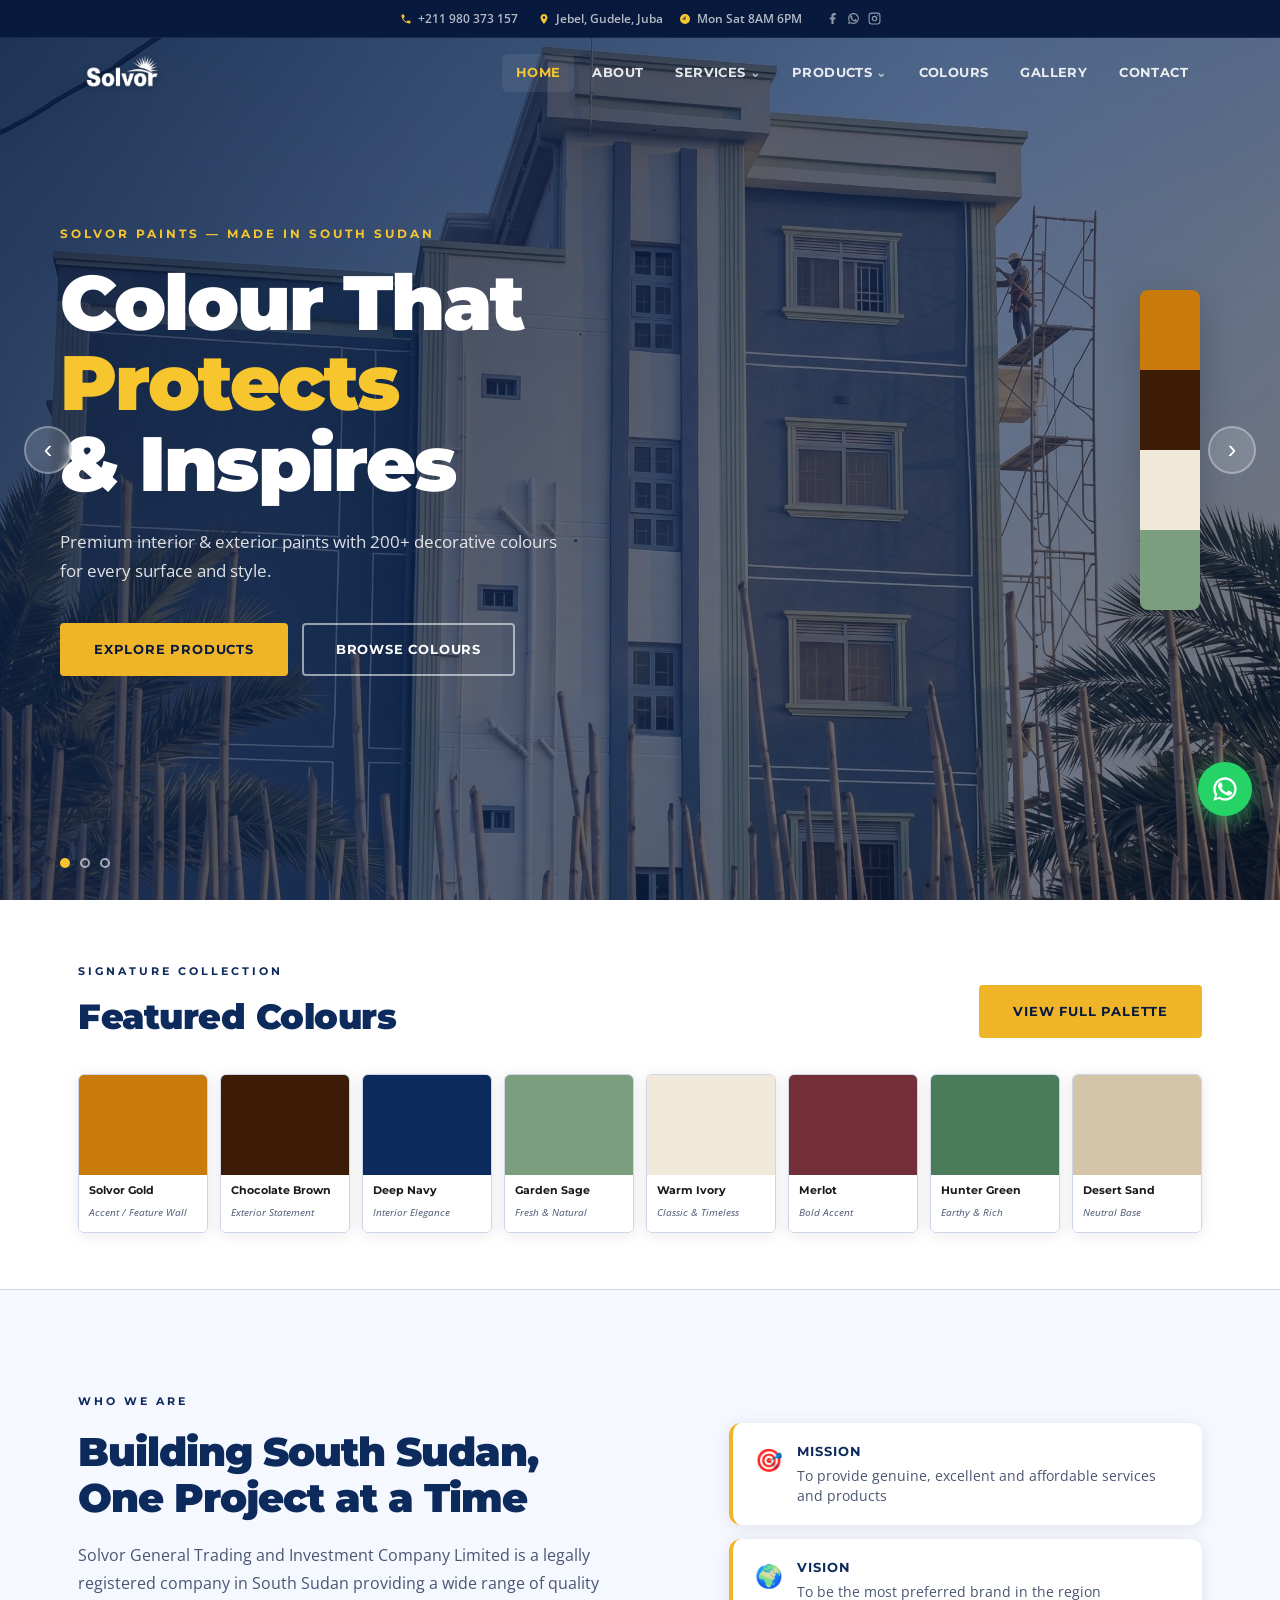
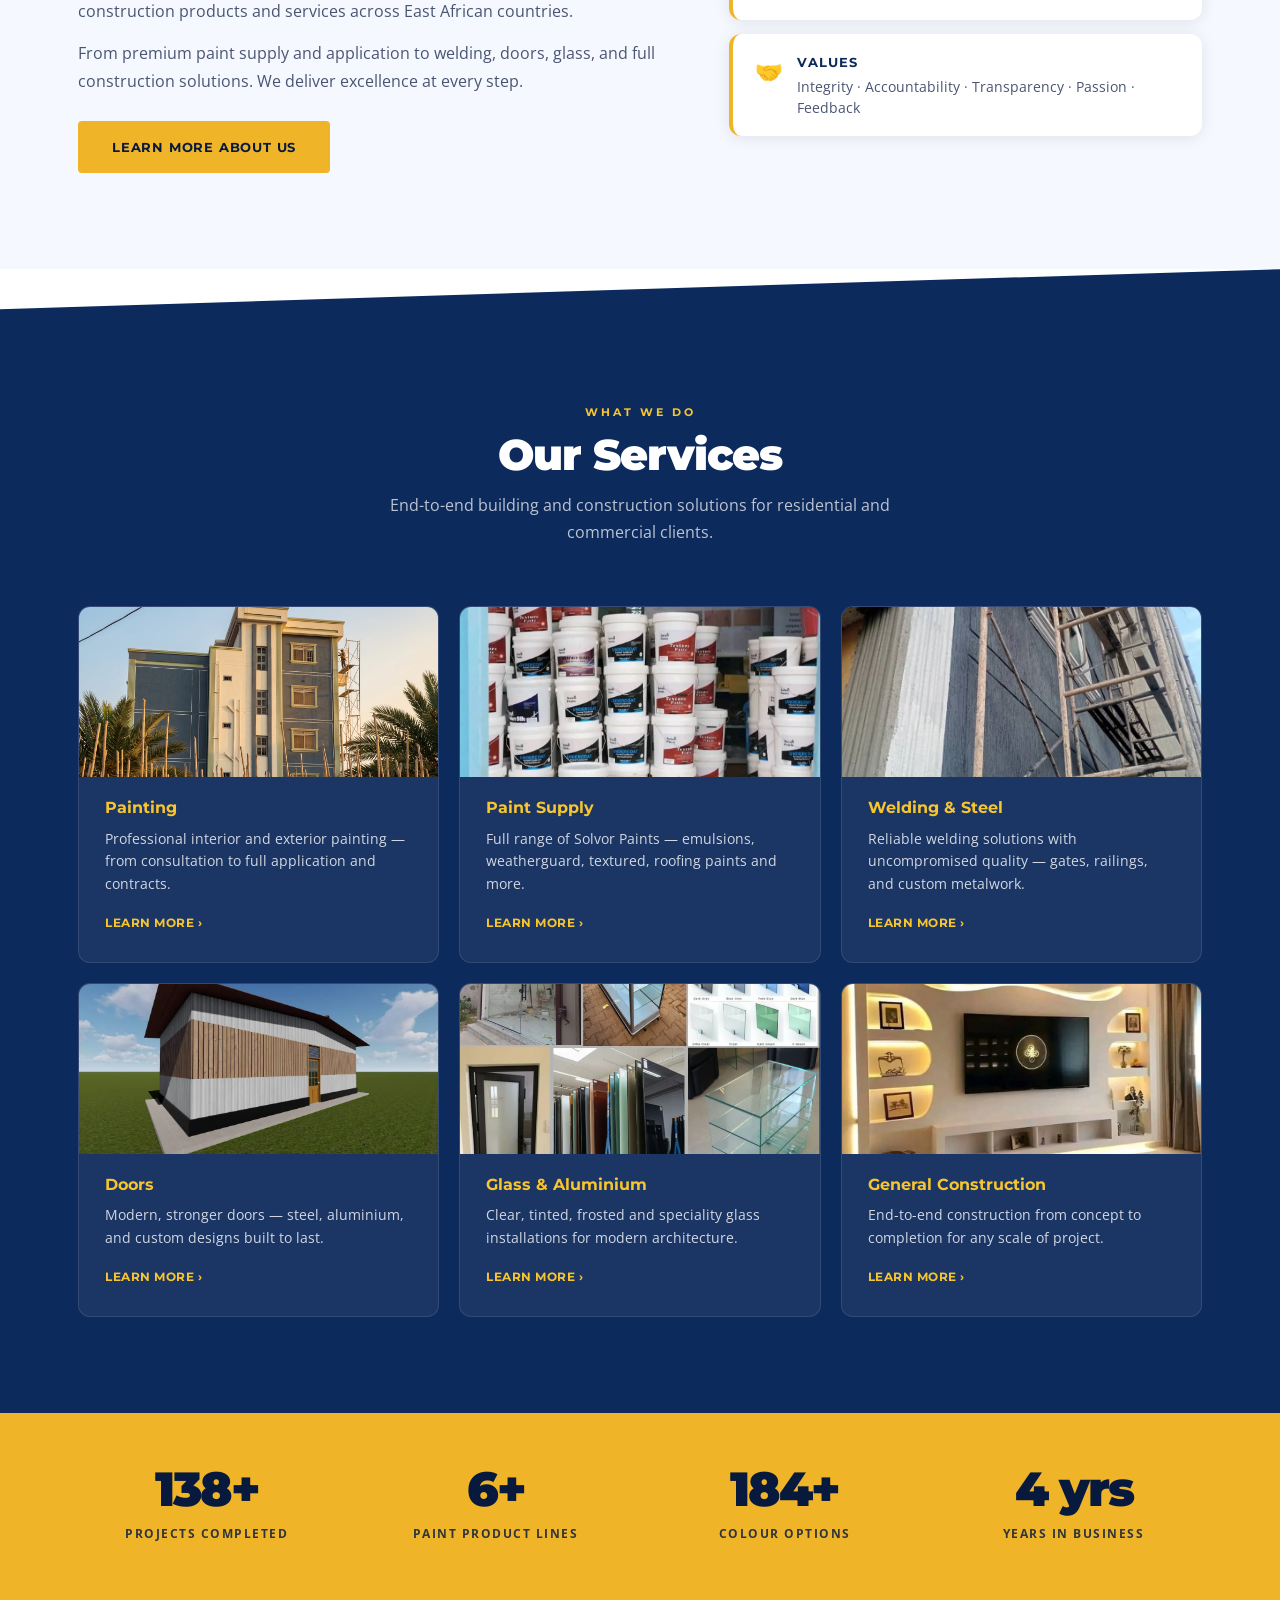
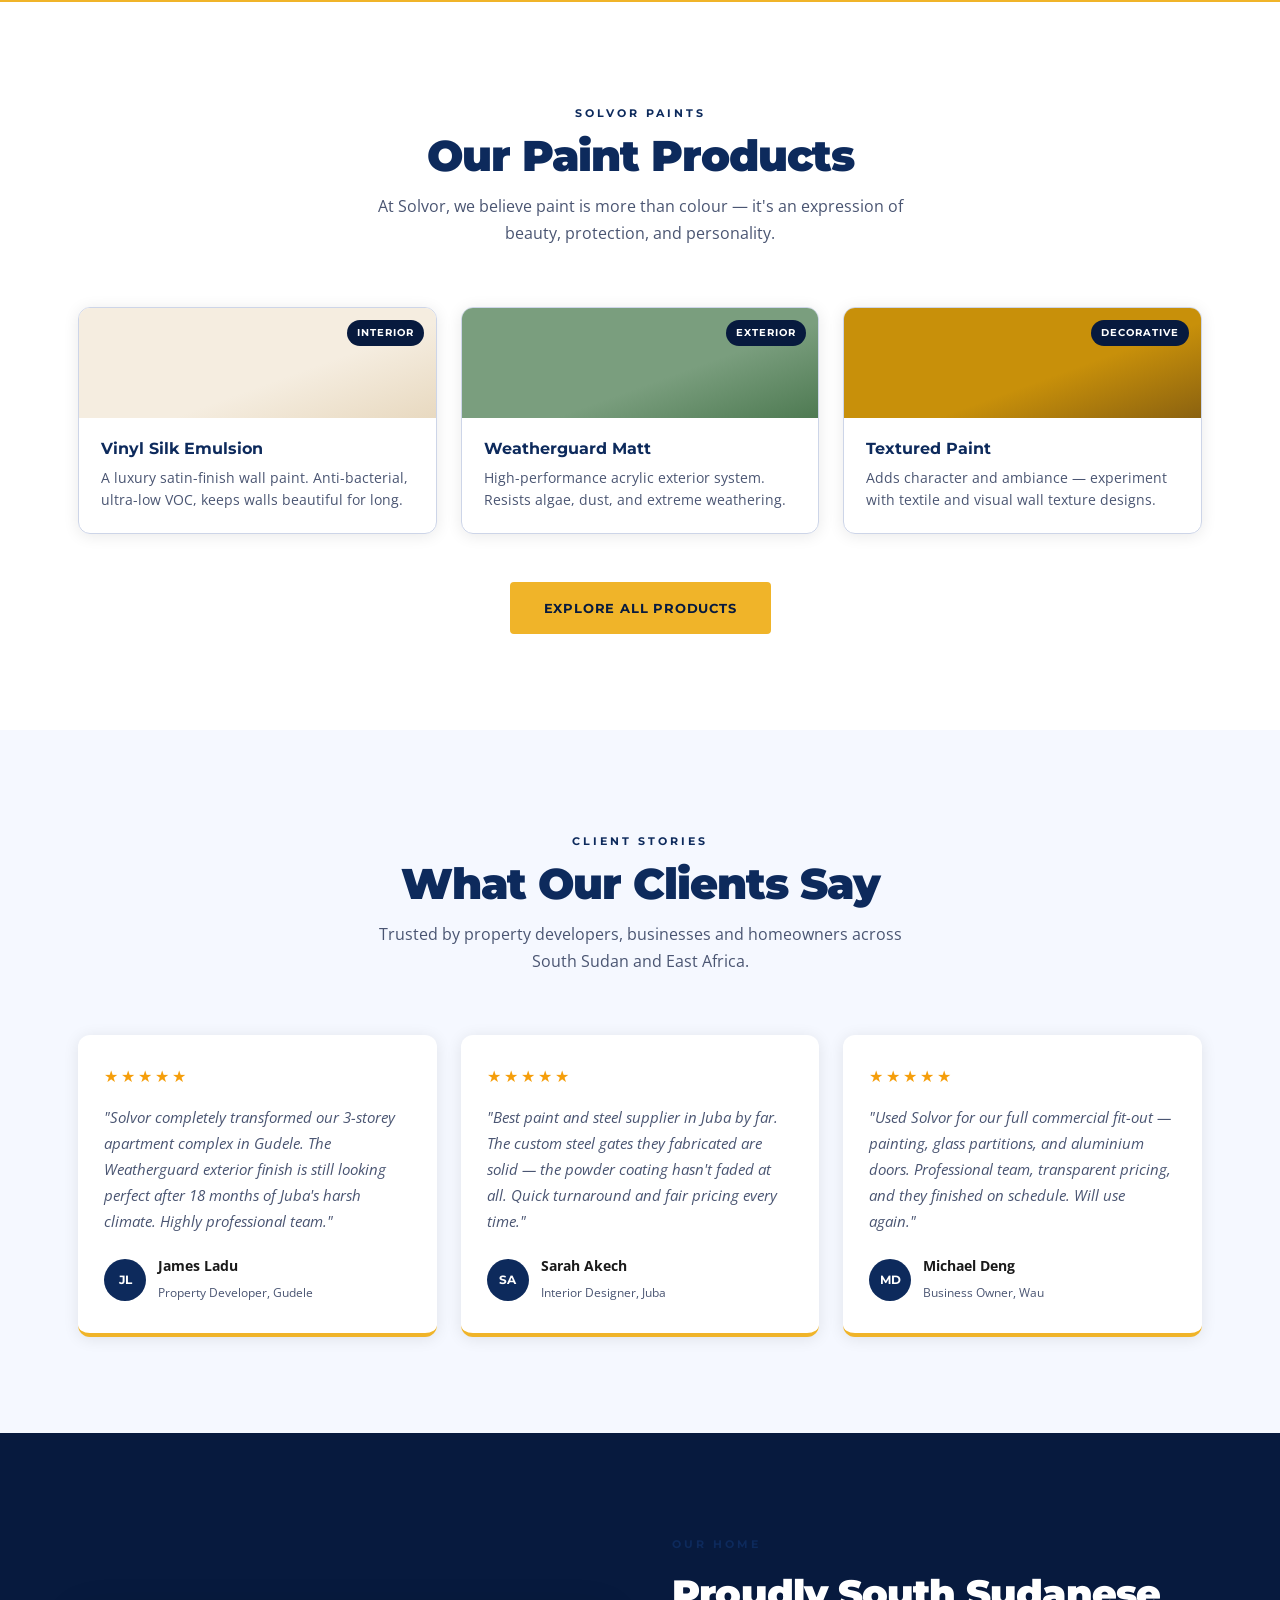
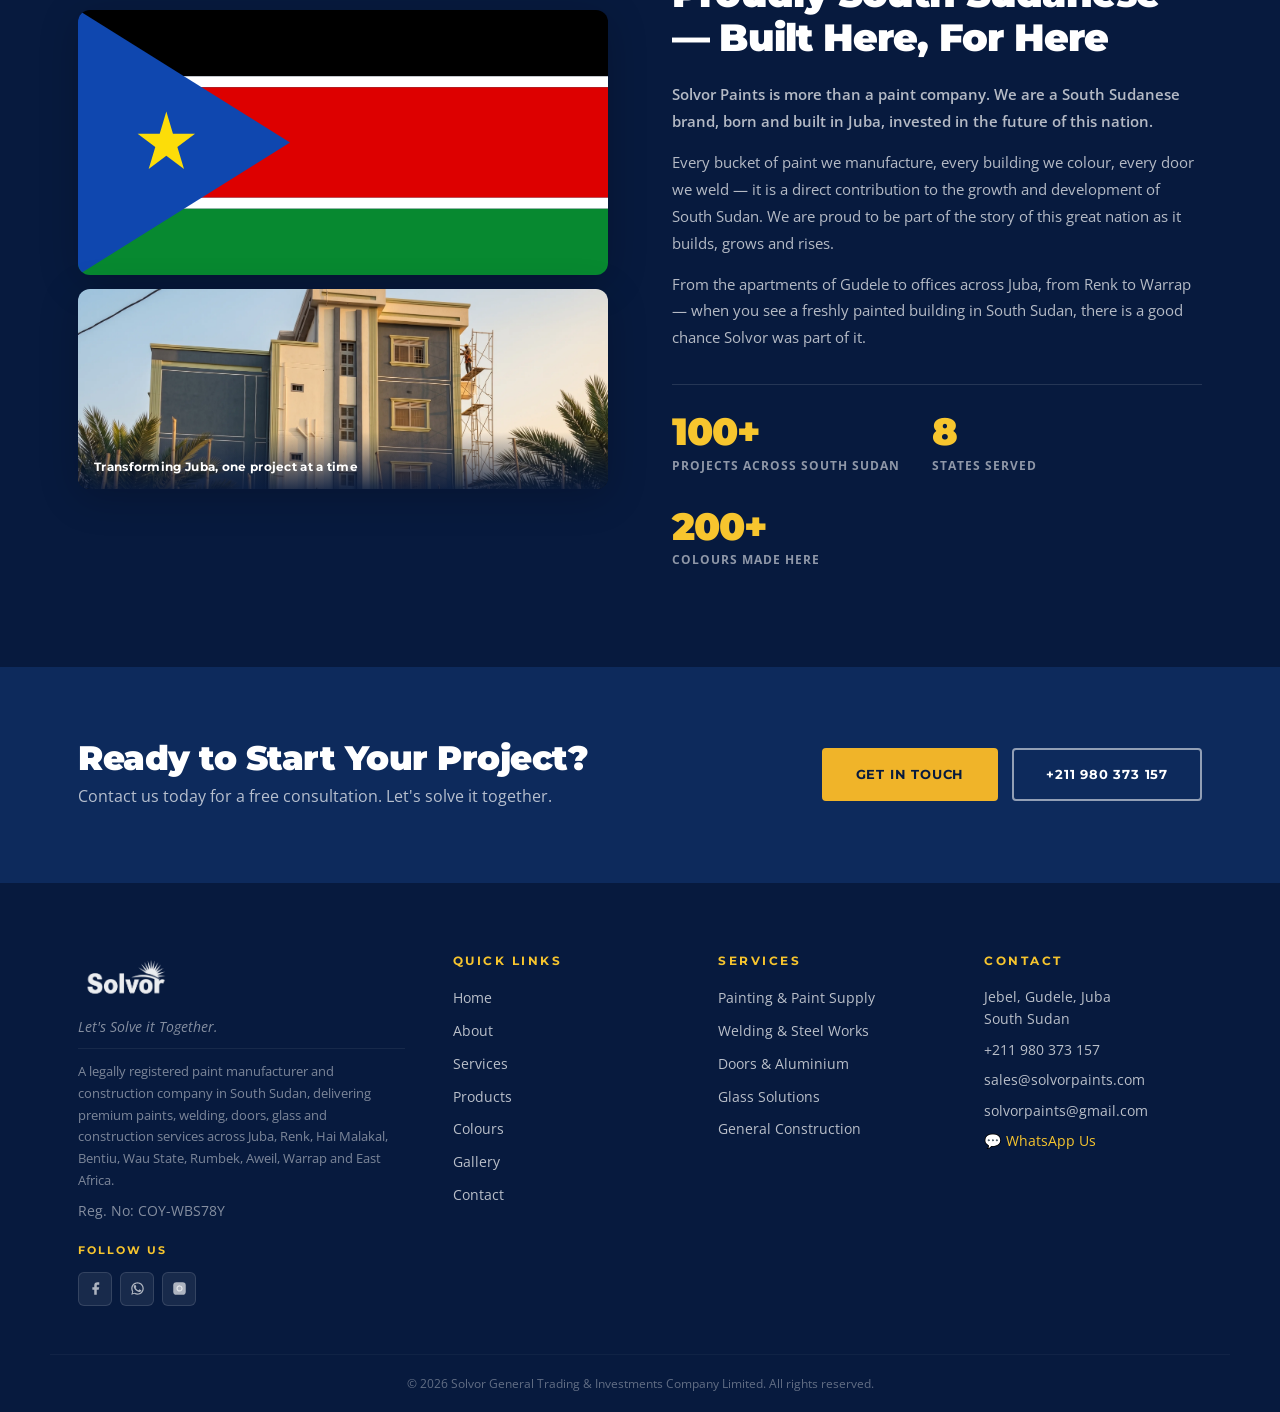
==== index.html @ a1ef87d6 "add email addresses to footer contact column on all pages Co-Authored-By: Claude Sonnet 4.6 <noreply" ====
<!DOCTYPE html>
<html lang="en">

<head>
  <meta charset="UTF-8" />
  <meta name="viewport" content="width=device-width, initial-scale=1.0" />
  <title>Solvor Paints — Premium Paints &amp; Construction Services | Juba, South Sudan</title>
  <meta name="description"
    content="Solvor General Trading &amp; Investments offers premium interior &amp; exterior paints, welding, doors, glass and full construction services across South Sudan and East Africa. 200+ colours. Call +211 980 373 157." />
  <meta name="keywords"
    content="paint company South Sudan, painting services Juba, Solvor Paints, construction company Juba, paint supply East Africa, weatherguard paint, steel doors Juba" />
  <meta name="robots" content="index, follow" />
  <link rel="canonical" href="https://solvorpaints.com/" />
  <!-- Open Graph -->
  <meta property="og:type" content="website" />
  <meta property="og:url" content="https://solvorpaints.com/" />
  <meta property="og:title" content="Solvor Paints — Premium Paints &amp; Construction | South Sudan" />
  <meta property="og:description"
    content="Premium interior &amp; exterior paints with 200+ colours, plus welding, doors, glass and construction services across East Africa." />
  <meta property="og:image" content="https://solvorpaints.com/images/solvor paints Apartment painting project.webp" />
  <!-- Twitter Card -->
  <meta name="twitter:card" content="summary_large_image" />
  <meta name="twitter:title" content="Solvor Paints — South Sudan" />
  <meta name="twitter:description"
    content="Premium paints, welding, doors, glass &amp; construction services across East Africa." />
  <meta name="twitter:image" content="https://solvorpaints.com/images/solvor paints Apartment painting project.webp" />
  <!-- Favicon -->
  <link rel="icon" type="image/png" href="images/solvor favicon.png" />
  <!-- Schema.org: LocalBusiness -->
  <script type="application/ld+json">
  {
    "@context": "https://schema.org",
    "@type": "LocalBusiness",
    "@id": "https://solvorpaints.com/#business",
    "name": "Solvor General Trading & Investments Company Limited",
    "alternateName": "Solvor Paints",
    "url": "https://solvorpaints.com/",
    "logo": "https://solvorpaints.com/images/solvor company logo.webp",
    "image": "https://solvorpaints.com/images/solvor paints Apartment painting project.webp",
    "description": "Solvor General Trading & Investments Company Limited is a legally registered paint manufacturer and construction company in South Sudan (Reg. COY-WBS78Y). We supply premium interior and exterior paints, welding, doors, glass and full construction services across Juba, Renk, Hai Malakal, Bentiu, Wau State, Rumbek, Aweil, Warrap and East Africa.",
    "telephone": "+211980373157",
    "email": "sales@solvorpaints.com",
    "address": {
      "@type": "PostalAddress",
      "streetAddress": "Jebel, Gudele",
      "addressLocality": "Juba",
      "addressRegion": "Central Equatoria",
      "addressCountry": "SS"
    },
    "geo": { "@type": "GeoCoordinates", "latitude": 4.8717, "longitude": 31.5713 },
    "openingHoursSpecification": [{
      "@type": "OpeningHoursSpecification",
      "dayOfWeek": ["Monday","Tuesday","Wednesday","Thursday","Friday","Saturday"],
      "opens": "08:00", "closes": "18:00"
    }],
    "priceRange": "$$",
    "currenciesAccepted": "SSP, USD",
    "paymentAccepted": "Cash, Bank Transfer",
    "areaServed": [
      {"@type": "City", "name": "Juba"},
      {"@type": "City", "name": "Renk"},
      {"@type": "City", "name": "Malakal"},
      {"@type": "City", "name": "Bentiu"},
      {"@type": "City", "name": "Wau"},
      {"@type": "City", "name": "Rumbek"},
      {"@type": "City", "name": "Aweil"},
      {"@type": "City", "name": "Warrap"},
      {"@type": "Country", "name": "South Sudan"},
      {"@type": "Country", "name": "Uganda"},
      {"@type": "Country", "name": "Kenya"}
    ],
    "hasOfferCatalog": {
      "@type": "OfferCatalog",
      "name": "Solvor Paint Products & Construction Services",
      "itemListElement": [
        {"@type": "Offer", "itemOffered": {"@type": "Service", "name": "Interior & Exterior Painting"}},
        {"@type": "Offer", "itemOffered": {"@type": "Product", "name": "Vinyl Silk Emulsion Paint"}},
        {"@type": "Offer", "itemOffered": {"@type": "Product", "name": "Weatherguard Matt Emulsion"}},
        {"@type": "Offer", "itemOffered": {"@type": "Product", "name": "Textured Paint"}},
        {"@type": "Offer", "itemOffered": {"@type": "Service", "name": "Welding & Steel Works"}},
        {"@type": "Offer", "itemOffered": {"@type": "Service", "name": "Glass & Aluminium Installation"}},
        {"@type": "Offer", "itemOffered": {"@type": "Service", "name": "General Construction"}}
      ]
    },
    "sameAs": [
      "https://www.facebook.com/solvorpaints",
      "https://www.instagram.com/solvorpaints"
    ]
  }
  </script>
  <!-- Schema.org: WebSite with SearchAction -->
  <script type="application/ld+json">
  {
    "@context": "https://schema.org",
    "@type": "WebSite",
    "@id": "https://solvorpaints.com/#website",
    "url": "https://solvorpaints.com/",
    "name": "Solvor Paints",
    "description": "Premium paint products and construction services in South Sudan and East Africa.",
    "publisher": {"@id": "https://solvorpaints.com/#business"},
    "inLanguage": "en"
  }
  </script>
  <!-- Schema.org: Organization -->
  <script type="application/ld+json">
  {
    "@context": "https://schema.org",
    "@type": "Organization",
    "@id": "https://solvorpaints.com/#organization",
    "name": "Solvor General Trading & Investments Company Limited",
    "alternateName": "Solvor Paints",
    "url": "https://solvorpaints.com/",
    "logo": {
      "@type": "ImageObject",
      "url": "https://solvorpaints.com/images/solvor company logo.webp",
      "width": 1774,
      "height": 887
    },
    "contactPoint": {
      "@type": "ContactPoint",
      "telephone": "+211980373157",
    "email": "sales@solvorpaints.com",
      "contactType": "customer service",
      "areaServed": "SS",
      "availableLanguage": "English"
    },
    "foundingLocation": {"@type": "Place", "name": "Juba, South Sudan"},
    "legalName": "Solvor General Trading & Investments Company Limited",
    "taxID": "B202405135KDX3E",
    "sameAs": [
      "https://www.facebook.com/solvorpaints",
      "https://www.instagram.com/solvorpaints"
    ]
  }
  </script>
  <link rel="stylesheet" href="styles.css" />
  <link
    href="https://fonts.googleapis.com/css2?family=Montserrat:wght@400;600;700;800;900&family=Open+Sans:wght@400;600&display=swap"
    rel="stylesheet" />
</head>

<body>

  <!-- TOP CONTACT BAR -->
  <div class="topbar">
    <div class="container topbar-inner">
      <div class="topbar-left">
        <a href="tel:+211980373157" class="topbar-item">
          <svg viewBox="0 0 24 24">
            <path
              d="M6.6 10.8c1.4 2.8 3.8 5.1 6.6 6.6l2.2-2.2c.3-.3.7-.4 1-.2 1.1.4 2.3.6 3.6.6.6 0 1 .4 1 1V20c0 .6-.4 1-1 1-9.4 0-17-7.6-17-17 0-.6.4-1 1-1h3.5c.6 0 1 .4 1 1 0 1.3.2 2.5.6 3.6.1.3 0 .7-.2 1L6.6 10.8z" />
          </svg>
          +211 980 373 157
        </a> <span class="topbar-item">
          <svg viewBox="0 0 24 24">
            <path
              d="M12 2C8.13 2 5 5.13 5 9c0 5.25 7 13 7 13s7-7.75 7-13c0-3.87-3.13-7-7-7zm0 9.5c-1.38 0-2.5-1.12-2.5-2.5s1.12-2.5 2.5-2.5 2.5 1.12 2.5 2.5-1.12 2.5-2.5 2.5z" />
          </svg>
          Jebel, Gudele, Juba
        </span>
      </div>
      <div class="topbar-right">
        <span class="topbar-item">
          <svg viewBox="0 0 24 24">
            <path d="M12 2a10 10 0 1 0 0 20A10 10 0 0 0 12 2zm1 11H7v-2h4V7h2v6z" />
          </svg>
          Mon Sat 8AM 6PM
        </span>
        <div class="topbar-social">
          <a href="https://facebook.com/solvorpaints" target="_blank" rel="noopener" aria-label="Facebook"><svg
              viewBox="0 0 24 24">
              <path d="M18 2h-3a5 5 0 00-5 5v3H7v4h3v8h4v-8h3l1-4h-4V7a1 1 0 011-1h3z" />
            </svg></a>
          <a href="https://wa.me/211980373157" target="_blank" rel="noopener" aria-label="WhatsApp"><svg
              viewBox="0 0 24 24">
              <path
                d="M17.472 14.382c-.297-.149-1.758-.867-2.03-.967-.273-.099-.471-.148-.67.15-.197.297-.767.966-.94 1.164-.173.199-.347.223-.644.075-.297-.15-1.255-.463-2.39-1.475-.883-.788-1.48-1.761-1.653-2.059-.173-.297-.018-.458.13-.606.134-.133.298-.347.446-.52.149-.174.198-.298.298-.497.099-.198.05-.371-.025-.52-.075-.149-.669-1.612-.916-2.207-.242-.579-.487-.5-.669-.51-.173-.008-.371-.01-.57-.01-.198 0-.52.074-.792.372-.272.297-1.04 1.016-1.04 2.479 0 1.462 1.065 2.875 1.213 3.074.149.198 2.096 3.2 5.077 4.487.709.306 1.262.489 1.694.625.712.227 1.36.195 1.871.118.571-.085 1.758-.719 2.006-1.413.248-.694.248-1.289.173-1.413-.074-.124-.272-.198-.57-.347zM12 2C6.477 2 2 6.477 2 12c0 1.89.525 3.66 1.438 5.168L2 22l4.978-1.41A9.96 9.96 0 0012 22c5.523 0 10-4.477 10-10S17.523 2 12 2zm0 18a7.96 7.96 0 01-4.144-1.158l-.297-.176-3.073.872.872-3.004-.195-.308A7.96 7.96 0 014 12c0-4.418 3.582-8 8-8s8 3.582 8 8-3.582 8-8 8z" />
            </svg></a>
          <a href="https://instagram.com/solvorpaints" target="_blank" rel="noopener" aria-label="Instagram"><svg
              viewBox="0 0 24 24">
              <rect x="2" y="2" width="20" height="20" rx="5" ry="5" fill="none" stroke="currentColor"
                stroke-width="2" />
              <circle cx="12" cy="12" r="4" fill="none" stroke="currentColor" stroke-width="2" />
              <circle cx="17.5" cy="6.5" r="1" fill="currentColor" />
            </svg></a>
        </div>
      </div>
    </div>
  </div>

  <!-- NAV -->
  <nav class="navbar" id="navbar">
    <div class="nav-container">
      <a href="/" class="nav-logo">
        <img src="images/solvor company logo.webp" alt="Solvor Paints" class="nav-logo-img" />
      </a>
      <button class="nav-toggle" id="nav-toggle" aria-label="Toggle navigation">
        <span></span><span></span><span></span>
      </button>
      <ul class="nav-links" id="nav-links">
        <li><a href="/" class="active">Home</a></li>
        <li><a href="about/">About</a></li>
        <li class="has-dropdown">
          <a href="services/">Services <span class="chevron">&#8964;</span></a>
          <ul class="dropdown">
            <li><a href="services/#painting">Painting</a></li>
            <li><a href="services/#supply">Paint Supply</a></li>
            <li><a href="services/#welding">Welding &amp; Steel</a></li>
            <li><a href="services/#doors">Doors</a></li>
            <li><a href="services/#glass">Glass &amp; Aluminium</a></li>
            <li><a href="services/#construction">General Construction</a></li>
          </ul>
        </li>
        <li class="has-dropdown">
          <a href="products/">Products <span class="chevron">&#8964;</span></a>
          <ul class="dropdown">
            <li><a href="products/">Vinyl Silk Emulsion</a></li>
            <li><a href="products/">Matt Emulsion</a></li>
            <li><a href="products/">Weatherguard Matt</a></li>
            <li><a href="products/">Textured Paint</a></li>
            <li><a href="products/">Roofing Paint</a></li>
            <li><a href="colours/">Colour Range</a></li>
          </ul>
        </li>
        <li><a href="colours/">Colours</a></li>
        <li><a href="gallery/">Gallery</a></li>
        <li><a href="contact/">Contact</a></li>
      </ul>
    </div>
  </nav>

  <!-- HERO CAROUSEL -->
  <section class="hero-carousel" id="home">
    <div class="carousel-track" id="carouselTrack">
      <div class="carousel-slide active">
        <div class="slide-bg" style="background-image:url('images/solvor paints Apartment painting project.webp');">
        </div>
        <div class="slide-overlay"></div>
        <div class="slide-content">
          <p class="hero-eyebrow">Solvor Paints — Made in South Sudan</p>
          <h1>Colour That <span>Protects</span><br>&amp; Inspires</h1>
          <p class="hero-subtitle">Premium interior &amp; exterior paints with 200+ decorative colours for every surface
            and style.</p>
          <div class="hero-cta">
            <a href="products/" class="btn btn-primary">Explore Products</a>
            <a href="colours/" class="btn btn-outline">Browse Colours</a>
          </div>
        </div>
        <div class="slide-chip-accent">
          <div class="accent-chip" style="background:#c87a0a;"></div>
          <div class="accent-chip" style="background:#3d1c07;"></div>
          <div class="accent-chip" style="background:#f0e8d8;"></div>
          <div class="accent-chip" style="background:#7a9e7e;"></div>
        </div>
      </div>
      <div class="carousel-slide">
        <div class="slide-bg"
          style="background-image:url('images/solvor paints apartment block painting project.webp');"></div>
        <div class="slide-overlay"></div>
        <div class="slide-content">
          <p class="hero-eyebrow">Painting · Welding · Doors · Construction</p>
          <h1>Built to Last,<br>Designed to <span>Impress</span></h1>
          <p class="hero-subtitle">From large apartment blocks to residential homes — professional painting and
            construction across East Africa.</p>
          <div class="hero-cta">
            <a href="services/" class="btn btn-primary">Our Services</a>
            <a href="contact/" class="btn btn-outline">Get a Quote</a>
          </div>
        </div>
        <div class="slide-chip-accent">
          <div class="accent-chip" style="background:#f5ede0;"></div>
          <div class="accent-chip" style="background:#c8a06a;"></div>
          <div class="accent-chip" style="background:#5a5a5a;"></div>
          <div class="accent-chip" style="background:#0d2a5c;"></div>
        </div>
      </div>
      <div class="carousel-slide">
        <div class="slide-bg" style="background-image:url('images/WhatsApp Image 2026-05-27 at 3.00.05 PM.webp');">
        </div>
        <div class="slide-overlay"></div>
        <div class="slide-content">
          <p class="hero-eyebrow">Serving South Sudan &amp; East Africa</p>
          <h1>Your Complete<br><span>Paint</span> Solution</h1>
          <p class="hero-subtitle">Weatherguard, Vinyl Silk, Texture Paste, Undercoat and more — the full Solvor range,
            ready for your project.</p>
          <div class="hero-cta">
            <a href="products/" class="btn btn-primary">View All Products</a>
            <a href="gallery/" class="btn btn-outline">Our Projects</a>
          </div>
        </div>
        <div class="slide-chip-accent">
          <div class="accent-chip" style="background:#e89415;"></div>
          <div class="accent-chip" style="background:#c87a0a;"></div>
          <div class="accent-chip" style="background:#d4c5a9;"></div>
          <div class="accent-chip" style="background:#808080;"></div>
        </div>
      </div>
    </div>
    <button class="carousel-btn prev" id="carouselPrev" aria-label="Previous slide">&#8249;</button>
    <button class="carousel-btn next" id="carouselNext" aria-label="Next slide">&#8250;</button>
    <div class="carousel-dots" id="carouselDots">
      <button class="dot active" data-slide="0" aria-label="Slide 1"></button>
      <button class="dot" data-slide="1" aria-label="Slide 2"></button>
      <button class="dot" data-slide="2" aria-label="Slide 3"></button>
    </div>
  </section>


  <!-- FEATURED COLOURS STRIP -->
  <section class="featured-colours-strip">
    <div class="container">
      <div class="strip-header">
        <div>
          <span class="section-label">Signature Collection</span>
          <h2>Featured Colours</h2>
        </div>
        <a href="colours/" class="btn btn-primary">View Full Palette</a>
      </div>
      <div class="featured-chips-row">
        <a href="colours/" class="paint-chip">
          <div class="chip-color" style="background:#c87a0a;"></div>
          <div class="chip-label"><span>Solvor Gold</span><small>Accent / Feature Wall</small></div>
        </a>
        <a href="colours/" class="paint-chip">
          <div class="chip-color" style="background:#3d1c07;"></div>
          <div class="chip-label"><span>Chocolate Brown</span><small>Exterior Statement</small></div>
        </a>
        <a href="colours/" class="paint-chip">
          <div class="chip-color" style="background:#0d2a5c;"></div>
          <div class="chip-label"><span>Deep Navy</span><small>Interior Elegance</small></div>
        </a>
        <a href="colours/" class="paint-chip">
          <div class="chip-color" style="background:#7a9e7e;"></div>
          <div class="chip-label"><span>Garden Sage</span><small>Fresh &amp; Natural</small></div>
        </a>
        <a href="colours/" class="paint-chip">
          <div class="chip-color" style="background:#f0e8d8;"></div>
          <div class="chip-label"><span>Warm Ivory</span><small>Classic &amp; Timeless</small></div>
        </a>
        <a href="colours/" class="paint-chip">
          <div class="chip-color" style="background:#722f37;"></div>
          <div class="chip-label"><span>Merlot</span><small>Bold Accent</small></div>
        </a>
        <a href="colours/" class="paint-chip">
          <div class="chip-color" style="background:#4a7c59;"></div>
          <div class="chip-label"><span>Hunter Green</span><small>Earthy &amp; Rich</small></div>
        </a>
        <a href="colours/" class="paint-chip">
          <div class="chip-color" style="background:#d4c5a9;"></div>
          <div class="chip-label"><span>Desert Sand</span><small>Neutral Base</small></div>
        </a>
      </div>
    </div>
  </section>

  <!-- ABOUT TEASER -->
  <section class="section about-teaser">
    <div class="container">
      <div class="about-teaser-grid">
        <div class="about-teaser-text">
          <span class="section-label">Who We Are</span>
          <h2>Building South Sudan,<br>One Project at a Time</h2>
          <p>Solvor General Trading and Investment Company Limited is a legally registered company in South Sudan
            providing a wide range of quality construction products and services across East African countries.</p>
          <p>From premium paint supply and application to welding, doors, glass, and full construction solutions. We
            deliver excellence at every step.</p>
          <a href="about/" class="btn btn-primary" style="margin-top:12px;">Learn More About Us</a>
        </div>
        <div class="about-teaser-cards">
          <div class="teaser-card"><span class="teaser-icon">🎯</span>
            <div><strong>Mission</strong>
              <p>To provide genuine, excellent and affordable services and products</p>
            </div>
          </div>
          <div class="teaser-card"><span class="teaser-icon">🌍</span>
            <div><strong>Vision</strong>
              <p>To be the most preferred brand in the region</p>
            </div>
          </div>
          <div class="teaser-card"><span class="teaser-icon">🤝</span>
            <div><strong>Values</strong>
              <p>Integrity · Accountability · Transparency · Passion · Feedback</p>
            </div>
          </div>
        </div>
      </div>
    </div>
  </section>

  <!-- SERVICES -->
  <section class="section services-teaser angled-top">
    <div class="container">
      <div class="section-header light">
        <span class="section-label">What We Do</span>
        <h2>Our Services</h2>
        <p class="section-desc">End-to-end building and construction solutions for residential and commercial clients.
        </p>
      </div>
      <div class="services-grid">
        <div class="service-card">
          <img class="service-card-img" src="images/solvor paints Apartment painting project.webp"
            alt="Painting service by Solvor" loading="lazy" />
          <div class="service-card-body">
            <h3>Painting</h3>
            <p>Professional interior and exterior painting — from consultation to full application and contracts.</p>
            <a href="services/#painting" class="service-link">Learn more &#8250;</a>
          </div>
        </div>
        <div class="service-card">
          <img class="service-card-img" src="images/WhatsApp Image 2026-05-27 at 3.00.05 PM.webp"
            alt="Solvor paint supply range" loading="lazy" />
          <div class="service-card-body">
            <h3>Paint Supply</h3>
            <p>Full range of Solvor Paints — emulsions, weatherguard, textured, roofing paints and more.</p>
            <a href="products/" class="service-link">Learn more &#8250;</a>
          </div>
        </div>
        <div class="service-card">
          <img class="service-card-img" src="images/WhatsApp Image 2026-05-27 at 3.00.08 PM.webp"
            alt="Welding and steel works by Solvor" loading="lazy" />
          <div class="service-card-body">
            <h3>Welding &amp; Steel</h3>
            <p>Reliable welding solutions with uncompromised quality — gates, railings, and custom metalwork.</p>
            <a href="services/#welding" class="service-link">Learn more &#8250;</a>
          </div>
        </div>
        <div class="service-card">
          <img class="service-card-img" src="images/solvor paints project 3D design.webp"
            alt="Custom doors and design by Solvor" loading="lazy" />
          <div class="service-card-body">
            <h3>Doors</h3>
            <p>Modern, stronger doors — steel, aluminium, and custom designs built to last.</p>
            <a href="services/#doors" class="service-link">Learn more &#8250;</a>
          </div>
        </div>
        <div class="service-card">
          <img class="service-card-img" src="images/solvor paints glasses.webp"
            alt="Glass and aluminium installations by Solvor" loading="lazy" />
          <div class="service-card-body">
            <h3>Glass &amp; Aluminium</h3>
            <p>Clear, tinted, frosted and speciality glass installations for modern architecture.</p>
            <a href="services/#glass" class="service-link">Learn more &#8250;</a>
          </div>
        </div>
        <div class="service-card">
          <img class="service-card-img" src="images/solvor paints gypsum installation and house interior design.webp"
            alt="General construction by Solvor" loading="lazy" />
          <div class="service-card-body">
            <h3>General Construction</h3>
            <p>End-to-end construction from concept to completion for any scale of project.</p>
            <a href="services/#construction" class="service-link">Learn more &#8250;</a>
          </div>
        </div>
      </div>
    </div>
  </section>

  <!-- STATS -->
  <section class="stats-bar">
    <div class="container stats-grid">
      <div class="stat"><span class="stat-num" data-target="150" data-suffix="+">0+</span><span
          class="stat-label">Projects Completed</span></div>
      <div class="stat"><span class="stat-num" data-target="7" data-suffix="+">0+</span><span class="stat-label">Paint
          Product Lines</span></div>
      <div class="stat"><span class="stat-num" data-target="200" data-suffix="+">0+</span><span
          class="stat-label">Colour Options</span></div>
      <div class="stat"><span class="stat-num" data-target="5" data-suffix=" yrs">0 yrs</span><span
          class="stat-label">Years in Business</span></div>
    </div>
  </section>

  <!-- PRODUCTS TEASER -->
  <section class="section products-teaser">
    <div class="container">
      <div class="section-header">
        <span class="section-label">Solvor Paints</span>
        <h2>Our Paint Products</h2>
        <p class="section-desc">At Solvor, we believe paint is more than colour — it's an expression of beauty,
          protection, and personality.</p>
      </div>
      <div class="products-grid">
        <div class="product-card">
          <div class="product-color" style="background:linear-gradient(160deg,#f5ede0 60%,#e8d9c0 100%);"></div>
          <div class="product-badge">Interior</div>
          <div class="product-info">
            <h3>Vinyl Silk Emulsion</h3>
            <p>A luxury satin-finish wall paint. Anti-bacterial, ultra-low VOC, keeps walls beautiful for long.</p>
          </div>
        </div>
        <div class="product-card">
          <div class="product-color" style="background:linear-gradient(160deg,#7a9e7e 60%,#4e7a52 100%);"></div>
          <div class="product-badge">Exterior</div>
          <div class="product-info">
            <h3>Weatherguard Matt</h3>
            <p>High-performance acrylic exterior system. Resists algae, dust, and extreme weathering.</p>
          </div>
        </div>
        <div class="product-card">
          <div class="product-color" style="background:linear-gradient(160deg,#c8900a 60%,#8b6210 100%);"></div>
          <div class="product-badge">Decorative</div>
          <div class="product-info">
            <h3>Textured Paint</h3>
            <p>Adds character and ambiance — experiment with textile and visual wall texture designs.</p>
          </div>
        </div>
      </div>
      <div style="text-align:center;margin-top:48px;"><a href="products/" class="btn btn-primary">Explore All
          Products</a></div>
    </div>
  </section>

  <!-- TESTIMONIALS -->
  <section class="section testimonials">
    <div class="container">
      <div class="section-header">
        <span class="section-label">Client Stories</span>
        <h2>What Our Clients Say</h2>
        <p class="section-desc">Trusted by property developers, businesses and homeowners across South Sudan and East
          Africa.</p>
      </div>
      <div class="testimonials-grid">
        <div class="testimonial-card">
          <div class="testimonial-stars">★★★★★</div>
          <p class="testimonial-text">"Solvor completely transformed our 3-storey apartment complex in Gudele. The
            Weatherguard exterior finish is still looking perfect after 18 months of Juba's harsh climate. Highly
            professional team."</p>
          <div class="testimonial-author">
            <div class="author-avatar">JL</div>
            <div><strong>James Ladu</strong><span>Property Developer, Gudele</span></div>
          </div>
        </div>
        <div class="testimonial-card">
          <div class="testimonial-stars">★★★★★</div>
          <p class="testimonial-text">"Best paint and steel supplier in Juba by far. The custom steel gates they
            fabricated are solid — the powder coating hasn't faded at all. Quick turnaround and fair pricing every
            time."</p>
          <div class="testimonial-author">
            <div class="author-avatar">SA</div>
            <div><strong>Sarah Akech</strong><span>Interior Designer, Juba</span></div>
          </div>
        </div>
        <div class="testimonial-card">
          <div class="testimonial-stars">★★★★★</div>
          <p class="testimonial-text">"Used Solvor for our full commercial fit-out — painting, glass partitions, and
            aluminium doors. Professional team, transparent pricing, and they finished on schedule. Will use again."</p>
          <div class="testimonial-author">
            <div class="author-avatar">MD</div>
            <div><strong>Michael Deng</strong><span>Business Owner, Wau</span></div>
          </div>
        </div>
      </div>
    </div>
  </section>

  <!-- SOUTH SUDAN PRIDE -->
  <section class="section ss-pride">
    <div class="container">
      <div class="ss-pride-grid">

        <div class="ss-pride-images">
          <div class="ss-pride-img-main">
            <img src="images/south-sudan-flag.svg" alt="South Sudan flag — Solvor Paints proudly serves this nation" loading="lazy" />
          </div>
          <div class="ss-pride-img-secondary">
            <img src="images/solvor paints Apartment painting project.webp" alt="Solvor painting project in Juba, South Sudan" loading="lazy" />
            <div class="ss-pride-img-caption">Transforming Juba, one project at a time</div>
          </div>
        </div>

        <div class="ss-pride-text">
          <span class="section-label">Our Home</span>
          <h2>Proudly South Sudanese — Built Here, For Here</h2>
          <p class="ss-pride-lead">Solvor Paints is more than a paint company. We are a South Sudanese brand, born and built in Juba, invested in the future of this nation.</p>
          <p>Every bucket of paint we manufacture, every building we colour, every door we weld — it is a direct contribution to the growth and development of South Sudan. We are proud to be part of the story of this great nation as it builds, grows and rises.</p>
          <p>From the apartments of Gudele to offices across Juba, from Renk to Warrap — when you see a freshly painted building in South Sudan, there is a good chance Solvor was part of it.</p>
          <div class="ss-pride-stats">
            <div class="ss-stat">
              <span class="ss-stat-num">100+</span>
              <span class="ss-stat-label">Projects across South Sudan</span>
            </div>
            <div class="ss-stat">
              <span class="ss-stat-num">8</span>
              <span class="ss-stat-label">States served</span>
            </div>
            <div class="ss-stat">
              <span class="ss-stat-num">200+</span>
              <span class="ss-stat-label">Colours made here</span>
            </div>
          </div>
        </div>

      </div>
    </div>
  </section>

  <!-- CTA BANNER -->
  <section class="cta-banner">
    <div class="container cta-inner">
      <div>
        <h2>Ready to Start Your Project?</h2>
        <p>Contact us today for a free consultation. Let's solve it together.</p>
      </div>
      <div class="cta-actions">
        <a href="contact/" class="btn btn-primary">Get in Touch</a>
        <a href="tel:+211980373157" class="btn btn-outline">+211 980 373 157</a>
      </div>
    </div>
  </section>

  <!-- FOOTER -->
  <footer class="footer">
    <div class="container footer-inner">
      <div class="footer-brand">
        <div class="footer-logo"><img src="images/solvor company logo.webp" alt="Solvor Paints"
            class="footer-logo-img" /></div>
        <p>Let's Solve it Together.</p>
        <p class="footer-about">A legally registered paint manufacturer and construction company in South Sudan,
          delivering premium paints, welding, doors, glass and construction services across Juba, Renk, Hai Malakal,
          Bentiu, Wau State, Rumbek, Aweil, Warrap and East Africa.</p>
        <p class="footer-reg">Reg. No: COY-WBS78Y</p>
        <div class="footer-social">
          <h5>Follow Us</h5>
          <div class="social-links">
            <a href="https://facebook.com/solvorpaints" target="_blank" rel="noopener" aria-label="Facebook"
              class="social-link"><svg viewBox="0 0 24 24">
                <path d="M18 2h-3a5 5 0 00-5 5v3H7v4h3v8h4v-8h3l1-4h-4V7a1 1 0 011-1h3z" />
              </svg></a>
            <a href="https://wa.me/211980373157" target="_blank" rel="noopener" aria-label="WhatsApp"
              class="social-link"><svg viewBox="0 0 24 24">
                <path
                  d="M17.472 14.382c-.297-.149-1.758-.867-2.03-.967-.273-.099-.471-.148-.67.15-.197.297-.767.966-.94 1.164-.173.199-.347.223-.644.075-.297-.15-1.255-.463-2.39-1.475-.883-.788-1.48-1.761-1.653-2.059-.173-.297-.018-.458.13-.606.134-.133.298-.347.446-.52.149-.174.198-.298.298-.497.099-.198.05-.371-.025-.52-.075-.149-.669-1.612-.916-2.207-.242-.579-.487-.5-.669-.51-.173-.008-.371-.01-.57-.01-.198 0-.52.074-.792.372-.272.297-1.04 1.016-1.04 2.479 0 1.462 1.065 2.875 1.213 3.074.149.198 2.096 3.2 5.077 4.487.709.306 1.262.489 1.694.625.712.227 1.36.195 1.871.118.571-.085 1.758-.719 2.006-1.413.248-.694.248-1.289.173-1.413-.074-.124-.272-.198-.57-.347z" />
                <path
                  d="M12 2C6.477 2 2 6.477 2 12c0 1.89.525 3.66 1.438 5.168L2 22l4.978-1.41A9.96 9.96 0 0012 22c5.523 0 10-4.477 10-10S17.523 2 12 2zm0 18a7.96 7.96 0 01-4.144-1.158l-.297-.176-3.073.872.872-3.004-.195-.308A7.96 7.96 0 014 12c0-4.418 3.582-8 8-8s8 3.582 8 8-3.582 8-8 8z" />
              </svg></a>
            <a href="https://instagram.com/solvorpaints" target="_blank" rel="noopener" aria-label="Instagram"
              class="social-link"><svg viewBox="0 0 24 24">
                <rect x="2" y="2" width="20" height="20" rx="5" ry="5" />
                <path d="M16 11.37A4 4 0 1112.63 8 4 4 0 0116 11.37z" fill="none" stroke="currentColor"
                  stroke-width="2" />
                <line x1="17.5" y1="6.5" x2="17.51" y2="6.5" stroke="currentColor" stroke-width="2" />
              </svg></a>
          </div>
        </div>
      </div>
      <div class="footer-links">
        <h4>Quick Links</h4>
        <ul>
          <li><a href="/">Home</a></li>
          <li><a href="about/">About</a></li>
          <li><a href="services/">Services</a></li>
          <li><a href="products/">Products</a></li>
          <li><a href="colours/">Colours</a></li>
          <li><a href="gallery/">Gallery</a></li>
          <li><a href="contact/">Contact</a></li>
        </ul>
      </div>
      <div class="footer-services">
        <h4>Services</h4>
        <ul>
          <li>Painting &amp; Paint Supply</li>
          <li>Welding &amp; Steel Works</li>
          <li>Doors &amp; Aluminium</li>
          <li>Glass Solutions</li>
          <li>General Construction</li>
        </ul>
      </div>
      <div class="footer-contact">
        <h4>Contact</h4>
        <p>Jebel, Gudele, Juba<br>South Sudan</p>
        <p><a href="tel:+211980373157">+211 980 373 157</a></p>
        <p><a href="mailto:sales@solvorpaints.com">sales@solvorpaints.com</a></p>
        <p><a href="mailto:solvorpaints@gmail.com">solvorpaints@gmail.com</a></p>
        <p style="margin-top:8px;"><a href="https://wa.me/211980373157" style="color:var(--accent-light);">💬 WhatsApp
            Us</a></p>
      </div>
    </div>
    <div class="footer-bottom">
      <p>&copy; 2026 Solvor General Trading &amp; Investments Company Limited. All rights reserved.</p>
    </div>
  </footer>

  <!-- WHATSAPP FLOAT -->
  <a href="https://wa.me/211980373157?text=Hello%20Solvor%2C%20I%27d%20like%20to%20enquire%20about%20your%20services."
    class="whatsapp-float" target="_blank" rel="noopener noreferrer" aria-label="Chat on WhatsApp">
    <svg viewBox="0 0 24 24">
      <path
        d="M17.472 14.382c-.297-.149-1.758-.867-2.03-.967-.273-.099-.471-.148-.67.15-.197.297-.767.966-.94 1.164-.173.199-.347.223-.644.075-.297-.15-1.255-.463-2.39-1.475-.883-.788-1.48-1.761-1.653-2.059-.173-.297-.018-.458.13-.606.134-.133.298-.347.446-.52.149-.174.198-.298.298-.497.099-.198.05-.371-.025-.52-.075-.149-.669-1.612-.916-2.207-.242-.579-.487-.5-.669-.51-.173-.008-.371-.01-.57-.01-.198 0-.52.074-.792.372-.272.297-1.04 1.016-1.04 2.479 0 1.462 1.065 2.875 1.213 3.074.149.198 2.096 3.2 5.077 4.487.709.306 1.262.489 1.694.625.712.227 1.36.195 1.871.118.571-.085 1.758-.719 2.006-1.413.248-.694.248-1.289.173-1.413-.074-.124-.272-.198-.57-.347zM12 2C6.477 2 2 6.477 2 12c0 1.89.525 3.66 1.438 5.168L2 22l4.978-1.41A9.96 9.96 0 0012 22c5.523 0 10-4.477 10-10S17.523 2 12 2zm0 18a7.96 7.96 0 01-4.144-1.158l-.297-.176-3.073.872.872-3.004-.195-.308A7.96 7.96 0 014 12c0-4.418 3.582-8 8-8s8 3.582 8 8-3.582 8-8 8z" />
    </svg>
    <span class="wa-tooltip">Chat with us</span>
  </a>

  <a href="#" class="back-to-top" id="back-to-top">&#8593;</a>
  <script src="script.js"></script>
</body>

</html>
---- styles.css ----
/* ============================================================
   SOLVOR — STYLES  (Sherwin-Williams inspired)
   ============================================================ */

/* ── Reset & Base ─────────────────────────────────────────── */
*, *::before, *::after { box-sizing: border-box; margin: 0; padding: 0; }

:root {
  /* Theme: Navy Blue · White · Yellow */
  --primary:      #0d2a5c;   /* navy blue */
  --primary-dark: #071a3e;   /* deep navy */
  --accent:       #f0b429;   /* golden yellow */
  --accent-light: #f7c52e;   /* bright yellow */
  --navy:         #0d2a5c;   /* alias — same as primary */
  --navy-light:   #1a3e7a;
  /* Neutrals */
  --white:        #ffffff;
  --off-white:    #f5f8ff;   /* cool tinted off-white */
  --light-gray:   #eef1f8;   /* light blue-gray */
  --text:         #1a1a1a;
  --text-muted:   #4a5572;   /* blue-gray */
  --border:       #cdd5e8;   /* blue-tinted border */
  /* Sizing */
  --radius:    12px;
  --radius-sm: 6px;
  --shadow:    0 2px 16px rgba(0,0,0,0.09);
  --shadow-md: 0 4px 24px rgba(0,0,0,0.13);
  --shadow-lg: 0 8px 40px rgba(0,0,0,0.20);
  --transition: all 0.28s ease;
  --topbar-h: 38px;
  --nav-h: 70px;
}

html { scroll-behavior: smooth; }
body { font-family: 'Open Sans', sans-serif; color: var(--text); background: var(--white); line-height: 1.7; }
a { color: inherit; text-decoration: none; }
ul { list-style: none; }
img { max-width: 100%; display: block; }

.container {
  max-width: 1180px;
  margin: 0 auto;
  padding: 0 28px;
}

/* ── Typography scale ─────────────────────────────────────── */
h1, h2, h3, h4 { font-family: 'Montserrat', sans-serif; line-height: 1.15; }

/* ── Buttons ──────────────────────────────────────────────── */
.btn {
  display: inline-block;
  padding: 13px 32px;
  border-radius: 4px;
  font-family: 'Montserrat', sans-serif;
  font-size: 0.82rem;
  font-weight: 700;
  letter-spacing: 0.8px;
  text-transform: uppercase;
  cursor: pointer;
  transition: var(--transition);
  border: 2px solid transparent;
}

.btn-primary {
  background: var(--accent);
  color: var(--primary-dark);
  border-color: var(--accent);
}
.btn-primary:hover {
  background: var(--accent-light);
  border-color: var(--accent-light);
  transform: translateY(-2px);
  box-shadow: 0 6px 20px rgba(240,180,41,0.45);
}

.btn-outline {
  background: transparent;
  color: var(--white);
  border-color: rgba(255,255,255,0.55);
}
.btn-outline:hover {
  background: rgba(255,255,255,0.12);
  border-color: var(--white);
  transform: translateY(-2px);
}

.btn-outline-light {
  display: inline-block;
  padding: 13px 32px;
  border-radius: 4px;
  font-family: 'Montserrat', sans-serif;
  font-size: 0.82rem;
  font-weight: 700;
  letter-spacing: 0.8px;
  text-transform: uppercase;
  cursor: pointer;
  transition: var(--transition);
  border: 2px solid rgba(255,255,255,0.55);
  color: var(--white);
  background: transparent;
}
.btn-outline-light:hover {
  border-color: var(--white);
  background: rgba(255,255,255,0.12);
  transform: translateY(-2px);
}

.full-width { width: 100%; }

/* ── Top Contact Bar ──────────────────────────────────────── */
.topbar {
  position: fixed;
  top: 0; left: 0; right: 0;
  height: var(--topbar-h);
  background: var(--primary-dark);
  border-bottom: 1px solid rgba(255,255,255,0.07);
  z-index: 1010;
  display: flex;
  align-items: center;
}
.topbar-inner {
  display: flex;
  align-items: center;
  justify-content: space-between;
  gap: 16px;
  height: 100%;
}
.topbar-left,
.topbar-right {
  display: flex;
  align-items: center;
  gap: 20px;
}
.topbar-item {
  display: flex;
  align-items: center;
  gap: 6px;
  font-size: 0.72rem;
  color: rgba(255,255,255,0.70);
  font-weight: 600;
  white-space: nowrap;
  text-decoration: none;
  transition: color 0.2s;
}
.topbar-item:hover { color: var(--accent-light); }
.topbar-item svg {
  width: 12px; height: 12px;
  fill: var(--accent-light);
  flex-shrink: 0;
}
.topbar-social {
  display: flex;
  align-items: center;
  gap: 8px;
  margin-left: 4px;
}
.topbar-social a {
  display: flex;
  align-items: center;
  color: rgba(255,255,255,0.55);
  transition: color 0.2s;
}
.topbar-social a:hover { color: var(--accent-light); }
.topbar-social svg { width: 13px; height: 13px; fill: currentColor; }

/* ── Navbar ───────────────────────────────────────────────── */
.navbar {
  position: fixed;
  top: var(--topbar-h); left: 0; right: 0;
  z-index: 1000;
  background: transparent;
  transition: background 0.3s ease, box-shadow 0.3s ease;
}
.navbar.scrolled {
  background: var(--primary-dark);
  box-shadow: 0 2px 20px rgba(0,0,0,0.35);
}

.nav-container {
  max-width: 1180px;
  margin: 0 auto;
  padding: 0 28px;
  display: flex;
  align-items: center;
  justify-content: space-between;
  height: var(--nav-h);
}

.nav-logo { display: flex; align-items: center; }
.nav-logo-img {
  height: 44px;
  width: auto;
  display: block;
  filter: drop-shadow(0 1px 3px rgba(0,0,0,0.3));
  transition: opacity 0.2s ease;
}
.nav-logo-img:hover { opacity: 0.88; }
.logo-text {
  font-family: 'Montserrat', sans-serif;
  font-size: 1.55rem;
  font-weight: 900;
  color: var(--white);
  letter-spacing: -1px;
}
.logo-sub {
  font-family: 'Montserrat', sans-serif;
  font-size: 0.78rem;
  font-weight: 700;
  color: var(--accent-light);
  letter-spacing: 2.5px;
  text-transform: uppercase;
}

/* Nav links */
.nav-links {
  display: flex;
  align-items: center;
  gap: 4px;
}
.nav-links > li { position: relative; }

.nav-links > li > a {
  display: flex;
  align-items: center;
  gap: 4px;
  padding: 8px 14px;
  color: rgba(255,255,255,0.88);
  font-family: 'Montserrat', sans-serif;
  font-size: 0.8rem;
  font-weight: 700;
  letter-spacing: 0.4px;
  text-transform: uppercase;
  border-radius: var(--radius-sm);
  transition: var(--transition);
}
.nav-links > li > a:hover,
.nav-links > li > a.active {
  color: var(--accent-light);
  background: rgba(255,255,255,0.07);
}
.nav-links > li > a.active { color: var(--accent-light); }

.chevron { font-size: 0.75rem; opacity: 0.7; transition: transform 0.2s; }
.has-dropdown:hover .chevron { transform: rotate(180deg); }

/* Dropdown menu */
.dropdown {
  position: absolute;
  top: calc(100% + 6px);
  left: 0;
  background: var(--white);
  min-width: 210px;
  border-radius: var(--radius-sm);
  box-shadow: 0 8px 32px rgba(0,0,0,0.18);
  padding: 8px 0;
  opacity: 0;
  visibility: hidden;
  transform: translateY(-6px);
  transition: opacity 0.22s ease, transform 0.22s ease, visibility 0.22s;
  border-top: 3px solid var(--accent);
}
.has-dropdown:hover .dropdown {
  opacity: 1;
  visibility: visible;
  transform: translateY(0);
}
.dropdown li a {
  display: block;
  padding: 10px 18px;
  color: var(--text);
  font-family: 'Open Sans', sans-serif;
  font-size: 0.88rem;
  font-weight: 600;
  transition: var(--transition);
}
.dropdown li a:hover {
  background: var(--off-white);
  color: var(--accent);
  padding-left: 24px;
}

/* Mobile toggle */
.nav-toggle {
  display: none;
  flex-direction: column;
  gap: 5px;
  background: none;
  border: none;
  cursor: pointer;
  padding: 4px;
  z-index: 10;
}
.nav-toggle span {
  display: block;
  width: 24px; height: 2px;
  background: var(--white);
  border-radius: 2px;
  transition: var(--transition);
}
.nav-toggle.open span:nth-child(1) { transform: translateY(7px) rotate(45deg); }
.nav-toggle.open span:nth-child(2) { opacity: 0; }
.nav-toggle.open span:nth-child(3) { transform: translateY(-7px) rotate(-45deg); }

/* ── Image utilities ──────────────────────────────────────── */
.img-cover {
  width: 100%;
  height: 100%;
  object-fit: cover;
  display: block;
}

/* Service & About photos */
.service-img {
  border-radius: var(--radius);
  overflow: hidden;
  box-shadow: var(--shadow-lg);
  flex-shrink: 0;
}
.service-img img {
  width: 100%;
  height: 380px;
  object-fit: cover;
  display: block;
  transition: transform 0.7s ease;
}
.service-img:hover img { transform: scale(1.05); }

.about-photo {
  border-radius: var(--radius);
  overflow: hidden;
  box-shadow: var(--shadow-lg);
  margin-bottom: 56px;
  position: relative;
}
.about-photo img {
  width: 100%;
  height: 400px;
  object-fit: cover;
  display: block;
}
.about-photo-badge {
  position: absolute;
  bottom: 0; left: 0; right: 0;
  background: linear-gradient(transparent, rgba(7,26,62,0.85));
  padding: 40px 24px 20px;
  color: var(--white);
  font-family: 'Montserrat', sans-serif;
  font-size: 0.9rem;
  font-weight: 700;
}

/* Hero Carousel ────────────────────────────────────────── */
.hero-carousel {
  position: relative;
  height: 100vh;
  min-height: 600px;
  overflow: hidden;
}

.carousel-track { width: 100%; height: 100%; }

.carousel-slide {
  position: absolute;
  inset: 0;
  display: flex;
  align-items: center;
  opacity: 0;
  transition: opacity 0.8s ease;
  pointer-events: none;
}
.carousel-slide.active { opacity: 1; pointer-events: all; }

.slide-bg {
  position: absolute;
  inset: 0;
  background-size: cover;
  background-position: center;
  background-repeat: no-repeat;
  transform: scale(1.06);
  transition: transform 8s ease;
}
.carousel-slide.active .slide-bg { transform: scale(1); }

.slide-overlay {
  position: absolute;
  inset: 0;
  background: linear-gradient(120deg, rgba(7,26,62,0.85) 0%, rgba(13,42,92,0.65) 55%, rgba(7,26,62,0.55) 100%);
}

.slide-content {
  position: relative;
  max-width: 680px;
  padding: 0 60px;
  color: var(--white);
  z-index: 2;
}

.hero-eyebrow {
  font-family: 'Montserrat', sans-serif;
  font-size: 0.75rem;
  font-weight: 700;
  letter-spacing: 3px;
  text-transform: uppercase;
  color: var(--accent-light);
  margin-bottom: 18px;
  display: block;
}

.slide-content h1 {
  font-size: clamp(2.6rem, 6vw, 4.8rem);
  font-weight: 900;
  letter-spacing: -2px;
  margin-bottom: 22px;
  line-height: 1.05;
}
.slide-content h1 span { color: var(--accent-light); }

.hero-subtitle {
  font-size: 1.08rem;
  opacity: 0.85;
  max-width: 520px;
  margin-bottom: 38px;
  line-height: 1.7;
}

.hero-cta { display: flex; gap: 14px; flex-wrap: wrap; }

/* Paint chip accent (decorative column) */
.slide-chip-accent {
  position: absolute;
  right: 80px;
  top: 50%;
  transform: translateY(-50%);
  display: flex;
  flex-direction: column;
  gap: 0;
  border-radius: 8px;
  overflow: hidden;
  box-shadow: var(--shadow-lg);
  z-index: 2;
}
.accent-chip { width: 60px; height: 80px; }

/* Carousel controls */
.carousel-btn {
  position: absolute;
  top: 50%;
  transform: translateY(-50%);
  width: 48px; height: 48px;
  background: rgba(255,255,255,0.15);
  border: 2px solid rgba(255,255,255,0.3);
  border-radius: 50%;
  color: var(--white);
  font-size: 1.6rem;
  line-height: 1;
  cursor: pointer;
  transition: var(--transition);
  z-index: 10;
  display: flex;
  align-items: center;
  justify-content: center;
  backdrop-filter: blur(4px);
}
.carousel-btn:hover { background: rgba(255,255,255,0.28); border-color: rgba(255,255,255,0.6); }
.carousel-btn.prev { left: 24px; }
.carousel-btn.next { right: 24px; }

.carousel-dots {
  position: absolute;
  bottom: 32px;
  left: 60px;
  display: flex;
  gap: 10px;
  z-index: 10;
}
.dot {
  width: 10px; height: 10px;
  border-radius: 50%;
  border: 2px solid rgba(255,255,255,0.6);
  background: transparent;
  cursor: pointer;
  transition: var(--transition);
  padding: 0;
}
.dot.active,
.dot:hover { background: var(--accent-light); border-color: var(--accent-light); }

/* ── Featured Colours Strip (SW-style) ────────────────────── */
.featured-colours-strip {
  background: var(--white);
  padding: 56px 0;
  border-bottom: 1px solid var(--border);
}

.strip-header {
  display: flex;
  align-items: flex-end;
  justify-content: space-between;
  margin-bottom: 36px;
  gap: 20px;
  flex-wrap: wrap;
}
.strip-header h2 {
  font-size: clamp(1.6rem, 3vw, 2.2rem);
  font-weight: 900;
  color: var(--primary);
  letter-spacing: -0.5px;
  margin-top: 8px;
}

/* Paint chip card (SW-style vertical chip) */
.featured-chips-row {
  display: grid;
  grid-template-columns: repeat(8, 1fr);
  gap: 12px;
}

.paint-chip {
  display: flex;
  flex-direction: column;
  border-radius: var(--radius-sm);
  overflow: hidden;
  box-shadow: var(--shadow);
  cursor: pointer;
  transition: var(--transition);
  border: 1px solid var(--border);
  text-decoration: none;
}
.paint-chip:hover {
  transform: translateY(-6px);
  box-shadow: var(--shadow-lg);
}
.chip-color {
  height: 100px;
  width: 100%;
}
.chip-label {
  background: var(--white);
  padding: 8px 10px;
}
.chip-label span {
  display: block;
  font-family: 'Montserrat', sans-serif;
  font-size: 0.68rem;
  font-weight: 700;
  color: var(--text);
  line-height: 1.3;
}
.chip-label small {
  font-size: 0.6rem;
  color: var(--text-muted);
  font-style: italic;
}

/* ── Sections ─────────────────────────────────────────────── */
.section { padding: 96px 0; }

.section-header { text-align: center; margin-bottom: 60px; }
.section-header h2 {
  font-size: clamp(1.9rem, 4vw, 2.7rem);
  font-weight: 900;
  color: var(--primary);
  letter-spacing: -1px;
  margin-bottom: 12px;
}
.section-header.light h2 { color: var(--white); }
.section-header.light .section-label { color: var(--accent-light); }
.section-header.light .section-desc { color: rgba(255,255,255,0.72); }

.section-label {
  display: inline-block;
  font-family: 'Montserrat', sans-serif;
  font-size: 0.7rem;
  font-weight: 700;
  letter-spacing: 3px;
  text-transform: uppercase;
  color: var(--primary);
  margin-bottom: 8px;
}
.section-desc {
  font-size: 1rem;
  color: var(--text-muted);
  max-width: 540px;
  margin: 0 auto;
  line-height: 1.7;
}

/* Angled top (SW section dividers) */
.angled-top {
  clip-path: polygon(0 40px, 100% 0, 100% 100%, 0 100%);
  padding-top: 128px;
}

/* ── About Teaser ─────────────────────────────────────────── */
.about-teaser { background: var(--off-white); }

.about-teaser-grid {
  display: grid;
  grid-template-columns: 1.1fr 0.9fr;
  gap: 72px;
  align-items: center;
}
.about-teaser-text h2 {
  font-size: clamp(1.8rem, 3.5vw, 2.5rem);
  font-weight: 900;
  color: var(--primary);
  letter-spacing: -1px;
  margin: 10px 0 20px;
  line-height: 1.15;
}
.about-teaser-text p { color: var(--text-muted); font-size: 1rem; margin-bottom: 14px; line-height: 1.75; }

.about-teaser-cards { display: flex; flex-direction: column; gap: 14px; }

.teaser-card {
  background: var(--white);
  border-radius: var(--radius);
  padding: 18px 22px;
  box-shadow: var(--shadow);
  border-left: 4px solid var(--accent);
  display: flex;
  align-items: flex-start;
  gap: 14px;
  transition: var(--transition);
}
.teaser-card:hover { transform: translateX(4px); box-shadow: var(--shadow-md); }
.teaser-icon { font-size: 1.4rem; flex-shrink: 0; }
.teaser-card strong {
  display: block;
  font-family: 'Montserrat', sans-serif;
  font-size: 0.8rem;
  font-weight: 700;
  text-transform: uppercase;
  letter-spacing: 1px;
  color: var(--primary);
  margin-bottom: 3px;
}
.teaser-card p { font-size: 0.86rem; color: var(--text-muted); margin: 0; line-height: 1.5; }

/* ── Services ─────────────────────────────────────────────── */
.services-teaser { background: var(--navy); }

.services-grid {
  display: grid;
  grid-template-columns: repeat(3, 1fr);
  gap: 20px;
}

.service-card {
  background: rgba(255,255,255,0.06);
  border: 1px solid rgba(255,255,255,0.1);
  border-radius: var(--radius);
  padding: 0 0 28px;
  text-align: left;
  transition: var(--transition);
  color: var(--white);
  display: flex;
  flex-direction: column;
  overflow: hidden;
}
.service-card:hover {
  background: rgba(255,255,255,0.13);
  transform: translateY(-5px);
  box-shadow: var(--shadow-lg);
  border-color: var(--accent);
}
.service-card-img {
  width: 100%;
  height: 170px;
  object-fit: cover;
  display: block;
  transition: transform 0.65s ease;
}
.service-card:hover .service-card-img { transform: scale(1.06); }
.service-card-body { padding: 22px 26px 0; flex: 1; display: flex; flex-direction: column; }
.service-icon { font-size: 2.2rem; margin-bottom: 16px; }
.service-card h3 {
  font-size: 1rem;
  font-weight: 700;
  margin-bottom: 10px;
  color: var(--accent-light);
}
.service-card p { font-size: 0.88rem; opacity: 0.8; line-height: 1.6; flex: 1; }
.service-link {
  display: inline-block;
  margin-top: 18px;
  font-family: 'Montserrat', sans-serif;
  font-size: 0.76rem;
  font-weight: 700;
  letter-spacing: 0.5px;
  text-transform: uppercase;
  color: var(--accent-light);
  transition: var(--transition);
}
.service-link:hover { color: var(--white); letter-spacing: 1.5px; }

/* ── Stats Bar ────────────────────────────────────────────── */
.stats-bar { background: var(--accent); padding: 52px 0; }
.stats-grid {
  display: grid;
  grid-template-columns: repeat(4, 1fr);
  gap: 32px;
  text-align: center;
}
.stat { color: var(--primary-dark); }
.stat-num {
  display: block;
  font-family: 'Montserrat', sans-serif;
  font-size: 3rem;
  font-weight: 900;
  line-height: 1;
  margin-bottom: 6px;
  letter-spacing: -2px;
}
.stat-label {
  font-size: 0.78rem;
  font-weight: 700;
  letter-spacing: 1.5px;
  text-transform: uppercase;
  opacity: 0.82;
}

/* ── Products ─────────────────────────────────────────────── */
.products-teaser { background: var(--white); border-top: 4px solid var(--accent); }
.products { background: var(--white); }

.products-grid {
  display: grid;
  grid-template-columns: repeat(auto-fit, minmax(280px, 1fr));
  gap: 24px;
}

.product-card {
  border-radius: var(--radius);
  overflow: hidden;
  box-shadow: var(--shadow);
  transition: var(--transition);
  border: 1px solid var(--border);
  position: relative;
}
.product-card:hover {
  transform: translateY(-7px);
  box-shadow: var(--shadow-lg);
}
.product-color { height: 110px; }
.product-img {
  width: 100%;
  height: 190px;
  object-fit: cover;
  display: block;
  transition: transform 0.65s ease;
}
.product-card:hover .product-img { transform: scale(1.06); }

.product-badge {
  position: absolute;
  top: 12px;
  right: 12px;
  background: var(--primary-dark);
  color: var(--white);
  font-family: 'Montserrat', sans-serif;
  font-size: 0.65rem;
  font-weight: 700;
  letter-spacing: 1px;
  text-transform: uppercase;
  padding: 4px 10px;
  border-radius: 20px;
}

.product-info { padding: 22px; }
.product-info h3 {
  font-size: 1rem;
  font-weight: 700;
  color: var(--primary);
  margin-bottom: 8px;
}
.product-info p { font-size: 0.86rem; color: var(--text-muted); line-height: 1.6; }

.product-specs {
  margin-top: 14px;
  padding-top: 14px;
  border-top: 1px solid var(--border);
  display: flex;
  flex-direction: column;
  gap: 4px;
}
.product-specs li {
  font-size: 0.78rem;
  color: var(--text-muted);
  padding-left: 14px;
  position: relative;
}
.product-specs li::before {
  content: '—';
  position: absolute;
  left: 0;
  color: var(--accent);
  font-weight: 700;
}

/* ── Colour Explorer (SW-style) ───────────────────────────── */
.colours-page { background: var(--white); }

.colour-filter-tabs {
  display: flex;
  flex-wrap: wrap;
  gap: 8px;
  margin-bottom: 52px;
  padding-bottom: 24px;
  border-bottom: 2px solid var(--border);
}
.tab-btn {
  padding: 9px 20px;
  border: 2px solid var(--border);
  border-radius: 4px;
  background: var(--white);
  font-family: 'Montserrat', sans-serif;
  font-size: 0.76rem;
  font-weight: 700;
  letter-spacing: 0.5px;
  text-transform: uppercase;
  color: var(--text-muted);
  cursor: pointer;
  transition: var(--transition);
}
.tab-btn:hover { border-color: var(--accent); color: var(--accent); }
.tab-btn.active { background: var(--accent); border-color: var(--accent); color: var(--white); }

.colour-family { margin-bottom: 56px; }

.family-title {
  font-family: 'Montserrat', sans-serif;
  font-size: 1.1rem;
  font-weight: 800;
  color: var(--primary);
  letter-spacing: -0.3px;
  margin-bottom: 24px;
  padding-bottom: 12px;
  border-bottom: 2px solid var(--border);
  position: relative;
}
.family-title::after {
  content: '';
  position: absolute;
  bottom: -2px; left: 0;
  width: 48px; height: 2px;
  background: var(--accent);
}

/* SW-style paint chip cards */
.chips-grid {
  display: grid;
  grid-template-columns: repeat(auto-fill, minmax(110px, 1fr));
  gap: 14px;
}

.paint-chip-card {
  border-radius: var(--radius-sm);
  overflow: hidden;
  box-shadow: var(--shadow);
  cursor: pointer;
  transition: var(--transition);
  border: 1px solid var(--border);
}
.paint-chip-card:hover {
  transform: translateY(-5px) scale(1.02);
  box-shadow: var(--shadow-md);
  border-color: var(--accent);
}
.chip-swatch {
  height: 100px;
  width: 100%;
}
.chip-swatch.metallic { height: 100px; }

.chip-meta {
  background: var(--white);
  padding: 8px 10px 10px;
}
.chip-name {
  display: block;
  font-family: 'Montserrat', sans-serif;
  font-size: 0.68rem;
  font-weight: 700;
  color: var(--text);
  line-height: 1.3;
  margin-bottom: 2px;
}
.chip-code {
  display: block;
  font-size: 0.6rem;
  color: var(--text-muted);
  font-style: italic;
}

/* ── About page ───────────────────────────────────────────── */
.about { background: var(--off-white); }

.about-grid {
  display: grid;
  grid-template-columns: 1fr 1fr;
  gap: 64px;
  align-items: start;
}
.about-text p { color: var(--text-muted); margin-bottom: 16px; font-size: 1rem; line-height: 1.75; }
.about-text h2 {
  font-size: clamp(1.8rem, 3.5vw, 2.4rem);
  font-weight: 900;
  color: var(--primary);
  letter-spacing: -1px;
  margin: 10px 0 20px;
}
.about-text p strong { color: var(--primary); font-weight: 700; }

.about-badges { margin-top: 28px; display: flex; flex-direction: column; gap: 14px; }

.badge {
  display: flex;
  align-items: flex-start;
  gap: 16px;
  background: var(--white);
  border-radius: var(--radius);
  padding: 18px 20px;
  box-shadow: var(--shadow);
  border-left: 4px solid var(--accent);
  transition: var(--transition);
}
.badge:hover { transform: translateX(4px); }
.badge-icon { font-size: 1.5rem; flex-shrink: 0; }
.badge strong {
  display: block;
  font-family: 'Montserrat', sans-serif;
  font-size: 0.82rem;
  font-weight: 700;
  color: var(--primary);
  margin-bottom: 3px;
  text-transform: uppercase;
  letter-spacing: 0.5px;
}
.badge p { font-size: 0.88rem; color: var(--text-muted); margin: 0; }

.about-values h3 {
  font-family: 'Montserrat', sans-serif;
  font-size: 1.25rem;
  font-weight: 800;
  color: var(--primary);
  margin-bottom: 18px;
}

.values-list { display: flex; flex-direction: column; gap: 11px; margin-bottom: 28px; }
.values-list li {
  display: flex;
  align-items: center;
  gap: 12px;
  font-size: 0.97rem;
  color: var(--text-muted);
  font-weight: 600;
}
.value-dot {
  width: 10px; height: 10px;
  border-radius: 50%;
  background: var(--accent);
  flex-shrink: 0;
}

.aims-box {
  background: var(--primary);
  color: var(--white);
  border-radius: var(--radius);
  padding: 26px;
}
.aims-box h4 {
  font-family: 'Montserrat', sans-serif;
  font-size: 0.8rem;
  font-weight: 700;
  color: var(--accent-light);
  margin-bottom: 12px;
  letter-spacing: 1.5px;
  text-transform: uppercase;
}
.aims-box p { font-size: 0.9rem; opacity: 0.88; margin-bottom: 10px; }
.aims-box p:last-child { margin-bottom: 0; }

/* ── Service Detail (services page) ──────────────────────── */
.service-detail { background: var(--white); }
.service-detail.alt-bg { background: var(--off-white); }

.service-detail-grid {
  display: grid;
  grid-template-columns: 1fr 1fr;
  gap: 64px;
  align-items: center;
}
.service-detail-grid.reverse .service-img { order: 2; }
.service-detail-grid.reverse .service-detail-body { order: 1; }
.service-detail-body h2 {
  font-size: clamp(1.5rem, 3vw, 2.1rem);
  font-weight: 900;
  color: var(--primary);
  letter-spacing: -0.5px;
  margin: 10px 0 14px;
}
.service-detail-body p { color: var(--text-muted); font-size: 1rem; line-height: 1.75; margin-bottom: 22px; }

.service-features { display: flex; flex-direction: column; gap: 9px; }
.service-features li {
  display: flex;
  align-items: center;
  gap: 10px;
  font-size: 0.93rem;
  color: var(--text-muted);
}

/* ── Contact ──────────────────────────────────────────────── */
.contact { background: var(--off-white); }

.contact-grid {
  display: grid;
  grid-template-columns: 1fr 1.5fr;
  gap: 64px;
  align-items: start;
}
.contact-info h2 {
  font-size: clamp(1.6rem, 3vw, 2.2rem);
  font-weight: 900;
  color: var(--primary);
  letter-spacing: -0.5px;
  margin-bottom: 12px;
}

.contact-item {
  display: flex;
  gap: 16px;
  align-items: flex-start;
  margin-bottom: 26px;
}
.contact-icon { font-size: 1.4rem; flex-shrink: 0; margin-top: 2px; }
.contact-item strong {
  display: block;
  font-family: 'Montserrat', sans-serif;
  font-size: 0.78rem;
  font-weight: 700;
  text-transform: uppercase;
  letter-spacing: 1.5px;
  color: var(--primary);
  margin-bottom: 4px;
}
.contact-item p, .contact-item a { color: var(--text-muted); font-size: 0.94rem; }
.contact-item a:hover { color: var(--accent); }

.contact-form {
  background: var(--white);
  border-radius: var(--radius);
  padding: 40px;
  box-shadow: var(--shadow-md);
  border: 1px solid var(--border);
}

.form-row { display: grid; grid-template-columns: 1fr 1fr; gap: 16px; }

.form-group { margin-bottom: 18px; }
.form-group label {
  display: block;
  font-family: 'Montserrat', sans-serif;
  font-size: 0.72rem;
  font-weight: 700;
  text-transform: uppercase;
  letter-spacing: 1.5px;
  color: var(--primary);
  margin-bottom: 7px;
}
.form-group input,
.form-group select,
.form-group textarea {
  width: 100%;
  padding: 11px 14px;
  border: 2px solid var(--border);
  border-radius: var(--radius-sm);
  font-family: 'Open Sans', sans-serif;
  font-size: 0.93rem;
  color: var(--text);
  background: var(--white);
  transition: var(--transition);
  outline: none;
}
.form-group input:focus,
.form-group select:focus,
.form-group textarea:focus {
  border-color: var(--accent);
  box-shadow: 0 0 0 3px rgba(200,122,10,0.16);
}
.form-group textarea { resize: vertical; }

.form-success {
  display: none;
  margin-top: 14px;
  text-align: center;
  color: #2d7a3a;
  font-weight: 700;
  font-size: 0.88rem;
  background: #e8f5e9;
  padding: 12px;
  border-radius: var(--radius-sm);
}

/* ── South Sudan Pride Section ───────────────────────────── */
.ss-pride { background: var(--primary-dark); }

.ss-pride-grid {
  display: grid;
  grid-template-columns: 1fr 1fr;
  gap: 64px;
  align-items: center;
}

.ss-pride-images {
  display: grid;
  grid-template-columns: 1fr 1fr;
  grid-template-rows: auto;
  gap: 14px;
}

.ss-pride-img-main {
  grid-column: 1 / -1;
  border-radius: var(--radius);
  overflow: hidden;
  box-shadow: var(--shadow-lg);
}
.ss-pride-img-main img {
  width: 100%;
  height: auto;
  display: block;
}
.ss-pride-img-main:hover img { transform: scale(1.01); }

.ss-pride-img-secondary {
  grid-column: 1 / -1;
  border-radius: var(--radius);
  overflow: hidden;
  box-shadow: var(--shadow-lg);
  position: relative;
}
.ss-pride-img-secondary img {
  width: 100%;
  height: 200px;
  object-fit: cover;
  object-position: center 30%;
  display: block;
  transition: transform 0.7s ease;
}
.ss-pride-img-secondary:hover img { transform: scale(1.04); }
.ss-pride-img-caption {
  position: absolute;
  bottom: 0; left: 0; right: 0;
  background: linear-gradient(transparent, rgba(7,26,62,0.88));
  color: var(--white);
  font-family: 'Montserrat', sans-serif;
  font-size: 0.78rem;
  font-weight: 700;
  padding: 24px 16px 12px;
  letter-spacing: 0.3px;
}

.ss-pride-text h2 {
  font-size: clamp(1.7rem, 3vw, 2.4rem);
  font-weight: 900;
  color: var(--white);
  letter-spacing: -0.8px;
  margin: 10px 0 22px;
  line-height: 1.15;
}
.ss-pride-lead {
  font-size: 1.08rem;
  color: rgba(255,255,255,0.90);
  font-weight: 600;
  line-height: 1.7;
  margin-bottom: 16px;
}
.ss-pride-text p {
  color: rgba(255,255,255,0.70);
  font-size: 0.96rem;
  line-height: 1.75;
  margin-bottom: 14px;
}

.ss-pride-stats {
  display: flex;
  gap: 32px;
  margin-top: 32px;
  padding-top: 28px;
  border-top: 1px solid rgba(255,255,255,0.12);
  flex-wrap: wrap;
}
.ss-stat { text-align: left; }
.ss-stat-num {
  display: block;
  font-family: 'Montserrat', sans-serif;
  font-size: 2.4rem;
  font-weight: 900;
  color: var(--accent-light);
  line-height: 1;
  letter-spacing: -1px;
}
.ss-stat-label {
  display: block;
  font-size: 0.75rem;
  font-weight: 700;
  color: rgba(255,255,255,0.55);
  text-transform: uppercase;
  letter-spacing: 1px;
  margin-top: 4px;
}

@media (max-width: 1024px) {
  .ss-pride-grid { grid-template-columns: 1fr; gap: 40px; }
  .ss-pride-images { grid-template-columns: 1fr 1fr; }
  .ss-pride-img-main { grid-column: 1 / -1; }
  .ss-pride-img-secondary { grid-column: 1 / -1; }
}
@media (max-width: 768px) {
  .ss-pride-images { grid-template-columns: 1fr; }
  .ss-pride-stats { gap: 24px; }
}

/* ── CTA Banner ───────────────────────────────────────────── */
.cta-banner { background: var(--primary); padding: 72px 0; }
.cta-inner {
  display: flex;
  align-items: center;
  justify-content: space-between;
  gap: 40px;
  flex-wrap: wrap;
}
.cta-inner h2 {
  font-size: clamp(1.5rem, 3vw, 2.1rem);
  font-weight: 900;
  color: var(--white);
  letter-spacing: -0.5px;
  margin-bottom: 6px;
}
.cta-inner p { color: rgba(255,255,255,0.70); font-size: 1rem; }
.cta-actions { display: flex; gap: 14px; flex-wrap: wrap; flex-shrink: 0; }

/* ── Page Hero (inner pages) ──────────────────────────────── */
.page-hero {
  position: relative;
  min-height: 320px;
  display: flex;
  align-items: center;
  justify-content: center;
  background: linear-gradient(135deg, var(--primary-dark) 0%, var(--primary) 60%, var(--navy-light) 100%);
  overflow: hidden;
  padding-top: calc(var(--nav-h) + var(--topbar-h));
}
.page-hero::before {
  content: '';
  position: absolute;
  inset: 0;
  background: url("data:image/svg+xml,%3Csvg width='60' height='60' viewBox='0 0 60 60' xmlns='http://www.w3.org/2000/svg'%3E%3Cg fill='none' fill-rule='evenodd'%3E%3Cg fill='%23ffffff' fill-opacity='0.03'%3E%3Cpath d='M36 34v-4h-2v4h-4v2h4v4h2v-4h4v-2h-4zm0-30V0h-2v4h-4v2h4v4h2V6h4V4h-4zM6 34v-4H4v4H0v2h4v4h2v-4h4v-2H6zM6 4V0H4v4H0v2h4v4h2V6h4V4H6z'/%3E%3C/g%3E%3C/g%3E%3C/svg%3E");
}
.page-hero-overlay {
  position: absolute;
  inset: 0;
  background: linear-gradient(135deg, rgba(7,26,62,0.85) 0%, rgba(13,42,92,0.65) 100%);
}
.page-hero-content {
  position: relative;
  text-align: center;
  color: var(--white);
  padding: 60px 24px;
}
.page-hero-content h1 {
  font-size: clamp(2.2rem, 5vw, 3.4rem);
  font-weight: 900;
  letter-spacing: -1.5px;
  margin: 12px 0 14px;
}
.page-hero-content p { font-size: 1.04rem; opacity: 0.8; max-width: 480px; margin: 0 auto; }

/* ── Footer ───────────────────────────────────────────────── */
.footer { background: var(--primary-dark); color: rgba(255,255,255,0.72); }

.footer-inner {
  display: grid;
  grid-template-columns: 1.5fr 1fr 1fr 1fr;
  gap: 48px;
  padding: 72px 28px 48px;
  max-width: 1180px;
  margin: 0 auto;
}

.footer-logo { margin-bottom: 12px; }
.footer-logo-img {
  height: 48px;
  width: auto;
  display: block;
  opacity: 0.92;
}
.footer-brand > p { font-size: 0.88rem; opacity: 0.7; font-style: italic; }
.footer-about {
  font-size: 0.82rem !important;
  opacity: 0.65 !important;
  font-style: normal !important;
  line-height: 1.65;
  margin-top: 10px !important;
  border-top: 1px solid rgba(255,255,255,0.10);
  padding-top: 12px;
}
.footer-reg { font-size: 0.72rem; opacity: 0.5; margin-top: 8px; font-style: normal !important; }

.footer-links h4, .footer-services h4, .footer-contact h4 {
  font-family: 'Montserrat', sans-serif;
  font-size: 0.72rem;
  font-weight: 700;
  letter-spacing: 2.5px;
  text-transform: uppercase;
  color: var(--accent-light);
  margin-bottom: 18px;
}
.footer-links ul li,
.footer-services ul li { margin-bottom: 9px; font-size: 0.88rem; }
.footer-links a { transition: var(--transition); }
.footer-links a:hover { color: var(--white); padding-left: 4px; }
.footer-contact p { font-size: 0.88rem; margin-bottom: 8px; line-height: 1.6; }
.footer-contact a:hover { color: var(--accent-light); }

.footer-bottom {
  border-top: 1px solid rgba(255,255,255,0.08);
  padding: 18px 28px;
  text-align: center;
  font-size: 0.78rem;
  opacity: 0.5;
  max-width: 1180px;
  margin: 0 auto;
}

/* ── Back to Top ──────────────────────────────────────────── */
.back-to-top {
  position: fixed;
  bottom: 28px; right: 28px;
  width: 44px; height: 44px;
  background: var(--accent);
  color: var(--white);
  border-radius: 4px;
  display: flex;
  align-items: center;
  justify-content: center;
  font-size: 1.1rem;
  opacity: 0;
  pointer-events: none;
  transition: var(--transition);
  box-shadow: var(--shadow-md);
  z-index: 900;
}
.back-to-top.visible { opacity: 1; pointer-events: all; }
.back-to-top:hover { background: var(--accent-light); transform: translateY(-3px); }

/* ── Scroll Fade-in ───────────────────────────────────────── */
.fade-in {
  opacity: 0;
  transform: translateY(22px);
  transition: opacity 0.55s ease, transform 0.55s ease;
}
.fade-in.visible { opacity: 1; transform: translateY(0); }

/* ── Responsive ───────────────────────────────────────────── */
@media (max-width: 1024px) {
  .services-grid { grid-template-columns: repeat(2, 1fr); }
  .footer-inner { grid-template-columns: 1fr 1fr; gap: 36px; }
  .featured-chips-row { grid-template-columns: repeat(4, 1fr); }
}

@media (max-width: 768px) {
  :root { --nav-h: 60px; --topbar-h: 34px; }
  .section { padding: 72px 0; }
  .angled-top { clip-path: polygon(0 20px, 100% 0, 100% 100%, 0 100%); padding-top: 96px; }

  /* Mobile nav */
  .nav-toggle { display: flex; }
  .nav-links {
    display: none;
    position: absolute;
    top: var(--nav-h); left: 0; right: 0;
    background: var(--primary);
    flex-direction: column;
    align-items: stretch;
    padding: 16px 0;
    gap: 0;
  }
  .nav-links.open { display: flex; }
  .nav-links > li > a {
    padding: 12px 24px;
    border-radius: 0;
    font-size: 0.85rem;
  }
  .has-dropdown:hover .dropdown,
  .has-dropdown .dropdown {
    position: static;
    opacity: 1;
    visibility: visible;
    transform: none;
    box-shadow: none;
    border-top: none;
    border-left: 3px solid var(--accent);
    border-radius: 0;
    background: rgba(0,0,0,0.2);
    display: none;
  }

  /* Hero */
  .slide-content { padding: 0 28px; }
  .slide-chip-accent { display: none; }
  .carousel-btn.prev { left: 10px; }
  .carousel-btn.next { right: 10px; }
  .carousel-dots { left: 28px; }

  /* Grids */
  .about-teaser-grid { grid-template-columns: 1fr; gap: 40px; }
  .about-grid { grid-template-columns: 1fr; gap: 40px; }
  .services-grid { grid-template-columns: 1fr; }
  .stats-grid { grid-template-columns: repeat(2, 1fr); gap: 24px; }
  .contact-grid { grid-template-columns: 1fr; gap: 40px; }
  .footer-inner { grid-template-columns: 1fr; gap: 32px; padding: 48px 24px 32px; }
  .cta-inner { flex-direction: column; text-align: center; }
  .cta-actions { justify-content: center; }
  .service-detail-grid,
  .service-detail-grid.reverse { grid-template-columns: 1fr; gap: 28px; }
  .service-detail-grid.reverse .service-img,
  .service-detail-grid.reverse .service-detail-body { order: unset; }
  .service-img img { height: 260px; }
  .form-row { grid-template-columns: 1fr; }
  .featured-chips-row { grid-template-columns: repeat(2, 1fr); }
  .strip-header { flex-direction: column; align-items: flex-start; gap: 12px; }
  .chips-grid { grid-template-columns: repeat(auto-fill, minmax(90px, 1fr)); }
}

@media (max-width: 480px) {
  .slide-content h1 { font-size: 2.2rem; letter-spacing: -1px; }
  .stat-num { font-size: 2.4rem; }
  .contact-form { padding: 24px 18px; }
  .featured-chips-row { grid-template-columns: repeat(2, 1fr); }
  .chips-grid { grid-template-columns: repeat(auto-fill, minmax(80px, 1fr)); }
}



/* ── Testimonials ─────────────────────────────────────────── */
.testimonials { background: var(--off-white); }
.testimonials-grid {
  display: grid;
  grid-template-columns: repeat(3, 1fr);
  gap: 24px;
}
.testimonial-card {
  background: var(--white);
  border-radius: var(--radius);
  padding: 28px 26px;
  box-shadow: var(--shadow);
  border-bottom: 4px solid var(--accent);
  display: flex;
  flex-direction: column;
  transition: var(--transition);
}
.testimonial-card:hover { transform: translateY(-5px); box-shadow: var(--shadow-md); }
.testimonial-stars { color: #f59e0b; font-size: 1rem; letter-spacing: 3px; margin-bottom: 14px; }
.testimonial-text {
  font-size: 0.93rem;
  color: var(--text-muted);
  line-height: 1.75;
  font-style: italic;
  margin-bottom: 20px;
  flex: 1;
}
.testimonial-author { display: flex; align-items: center; gap: 12px; }
.author-avatar {
  width: 42px; height: 42px;
  border-radius: 50%;
  background: var(--primary);
  color: var(--white);
  display: flex;
  align-items: center;
  justify-content: center;
  font-family: 'Montserrat', sans-serif;
  font-size: 0.78rem;
  font-weight: 700;
  flex-shrink: 0;
}
.testimonial-author strong { display: block; font-size: 0.86rem; font-weight: 700; color: var(--text); }
.testimonial-author span { font-size: 0.73rem; color: var(--text-muted); }

/* ── WhatsApp Float Button ────────────────────────────────── */
.whatsapp-float {
  position: fixed;
  bottom: 84px;
  right: 28px;
  width: 54px; height: 54px;
  background: #25d366;
  border-radius: 50%;
  display: flex;
  align-items: center;
  justify-content: center;
  box-shadow: 0 4px 20px rgba(37,211,102,0.50);
  z-index: 900;
  transition: var(--transition);
  text-decoration: none;
}
.whatsapp-float:hover {
  background: #20ba5a;
  transform: scale(1.12);
  box-shadow: 0 6px 28px rgba(37,211,102,0.60);
}
.whatsapp-float svg { width: 28px; height: 28px; fill: white; }
.whatsapp-float .wa-tooltip {
  position: absolute;
  right: 62px;
  background: var(--text);
  color: var(--white);
  font-size: 0.72rem;
  font-weight: 700;
  white-space: nowrap;
  padding: 5px 10px;
  border-radius: 4px;
  opacity: 0;
  pointer-events: none;
  transition: opacity 0.2s;
}
.whatsapp-float:hover .wa-tooltip { opacity: 1; }

/* ── Social Links (footer) ────────────────────────────────── */
.footer-social { margin-top: 18px; }
.footer-social h5 {
  font-family: 'Montserrat', sans-serif;
  font-size: 0.68rem;
  font-weight: 700;
  letter-spacing: 2px;
  text-transform: uppercase;
  color: var(--accent-light);
  margin-bottom: 12px;
}
.social-links { display: flex; gap: 8px; }
.social-link {
  width: 34px; height: 34px;
  border-radius: 6px;
  background: rgba(255,255,255,0.07);
  border: 1px solid rgba(255,255,255,0.12);
  display: flex;
  align-items: center;
  justify-content: center;
  transition: var(--transition);
  color: rgba(255,255,255,0.65);
  text-decoration: none;
}
.social-link:hover { background: var(--accent); border-color: var(--accent); color: white; transform: translateY(-2px); }
.social-link svg { width: 15px; height: 15px; fill: currentColor; }

/* ── Gallery Page ─────────────────────────────────────────── */
.gallery-page { background: var(--white); }
.gallery-grid {
  display: grid;
  grid-template-columns: repeat(3, 1fr);
  gap: 18px;
}
.gallery-item {
  border-radius: var(--radius);
  overflow: hidden;
  position: relative;
  cursor: pointer;
  box-shadow: var(--shadow);
  transition: var(--transition);
}
.gallery-item:hover { transform: translateY(-4px); box-shadow: var(--shadow-lg); }
.gallery-item img {
  width: 100%;
  height: 240px;
  object-fit: cover;
  display: block;
  transition: transform 0.65s ease;
}
.gallery-item:hover img { transform: scale(1.07); }
.gallery-overlay {
  position: absolute;
  inset: 0;
  background: linear-gradient(transparent 45%, rgba(7,26,62,0.90) 100%);
  opacity: 0;
  transition: opacity 0.3s ease;
  display: flex;
  flex-direction: column;
  justify-content: flex-end;
  padding: 18px;
}
.gallery-item:hover .gallery-overlay { opacity: 1; }
.gallery-cat {
  display: inline-block;
  background: var(--accent);
  color: white;
  font-size: 0.62rem;
  font-weight: 700;
  text-transform: uppercase;
  letter-spacing: 1.5px;
  padding: 3px 9px;
  border-radius: 3px;
  margin-bottom: 6px;
  width: fit-content;
}
.gallery-label {
  color: white;
  font-family: 'Montserrat', sans-serif;
  font-size: 0.88rem;
  font-weight: 700;
  line-height: 1.3;
}

/* ── Google Map Container ─────────────────────────────────── */
.map-container {
  border-radius: var(--radius);
  overflow: hidden;
  box-shadow: var(--shadow-md);
  margin-top: 32px;
  border: 1px solid var(--border);
}
.map-container iframe { display: block; width: 100%; height: 360px; border: 0; }

/* ── Form Success State ───────────────────────────────────── */
.form-success {
  display: none;
  margin-top: 14px;
  text-align: center;
  color: #166534;
  font-weight: 700;
  font-size: 0.88rem;
  background: #dcfce7;
  padding: 14px;
  border-radius: var(--radius-sm);
  border: 1px solid #bbf7d0;
}

/* ── Stats counter animation ──────────────────────────────── */
.stat-num { transition: none; }

/* ── Accessibility ────────────────────────────────────────── */
:focus-visible {
  outline: 3px solid var(--accent-light);
  outline-offset: 3px;
  border-radius: 3px;
}

/* ── Responsive additions ─────────────────────────────────── */
@media (max-width: 1024px) {
  .testimonials-grid { grid-template-columns: repeat(2, 1fr); }
  .gallery-grid { grid-template-columns: repeat(2, 1fr); }
}
@media (max-width: 768px) {
  .topbar-left .topbar-item:not(:first-child) { display: none; }
  .topbar-right .topbar-item:last-of-type { display: none; }
  .testimonials-grid { grid-template-columns: 1fr; }
  .gallery-grid { grid-template-columns: repeat(2, 1fr); }
  .whatsapp-float { bottom: 80px; right: 16px; width: 48px; height: 48px; }
}
@media (max-width: 480px) {
  .gallery-grid { grid-template-columns: 1fr; }
}
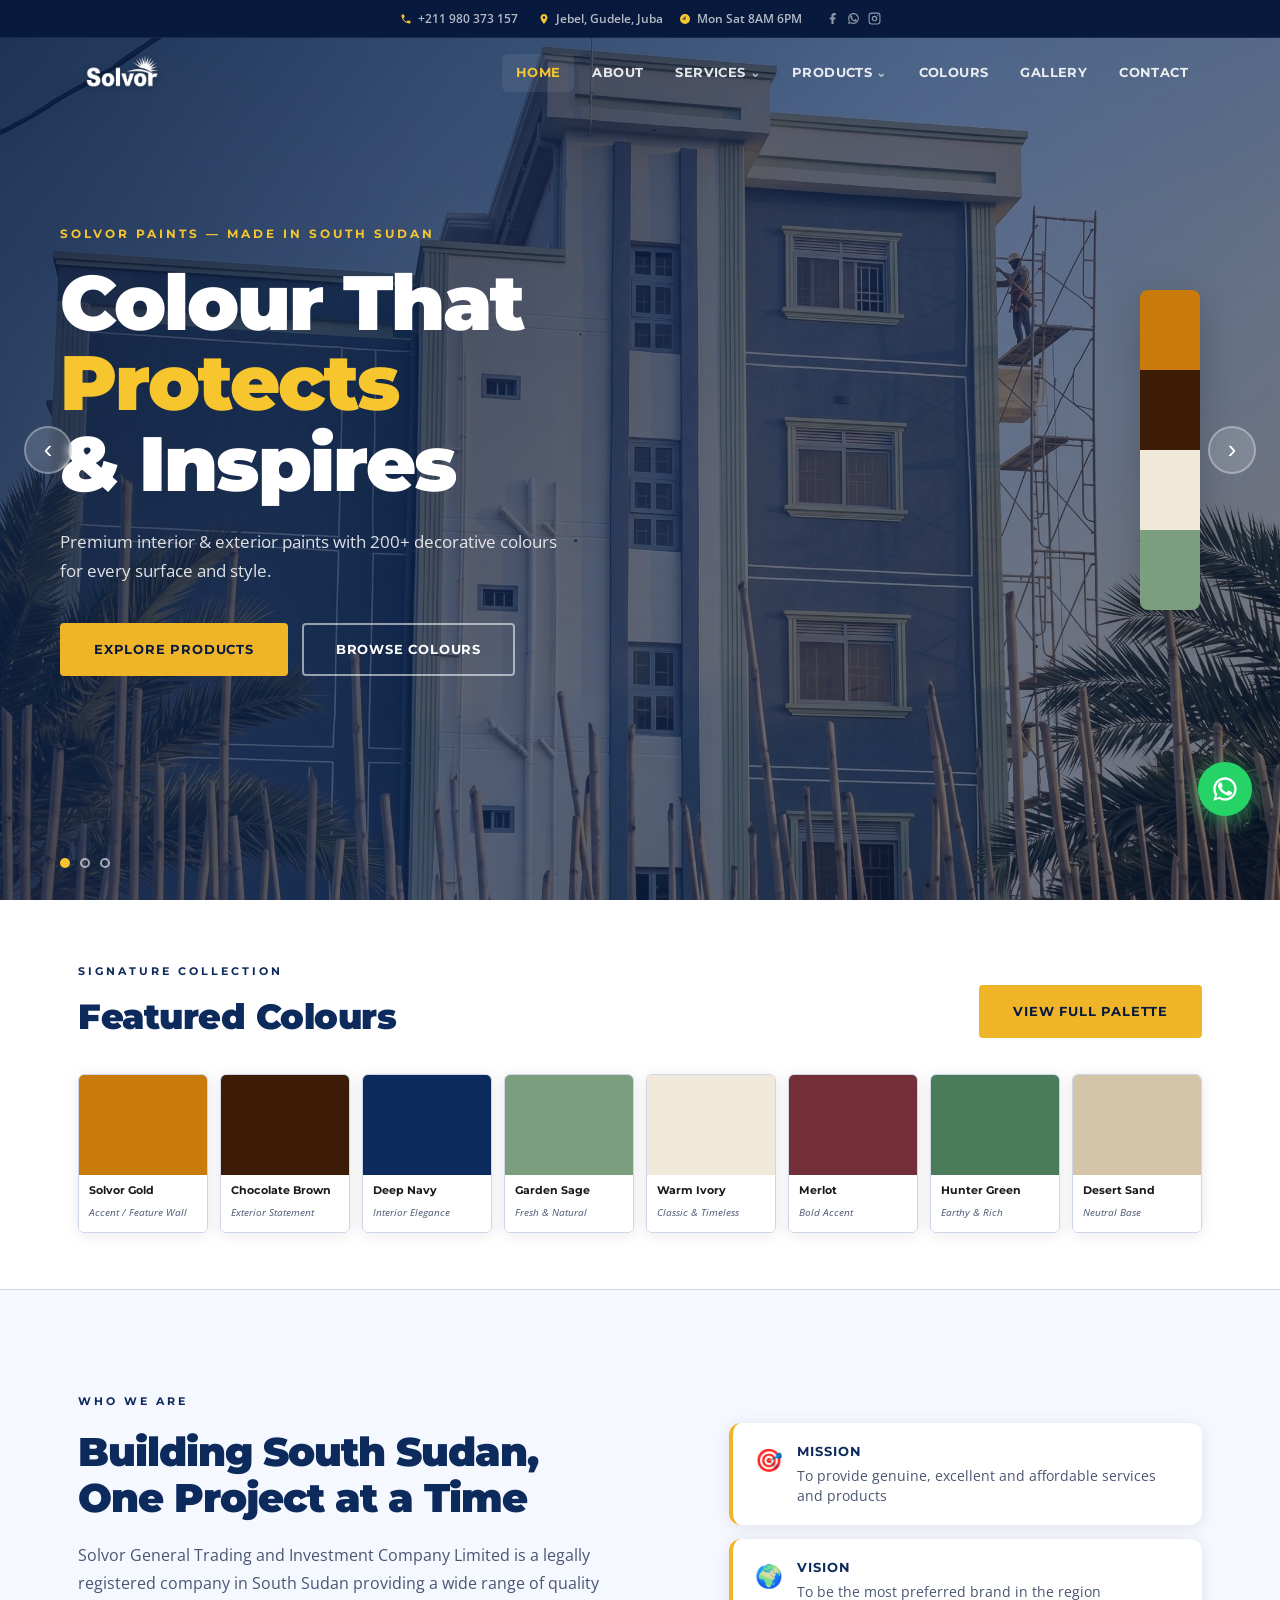
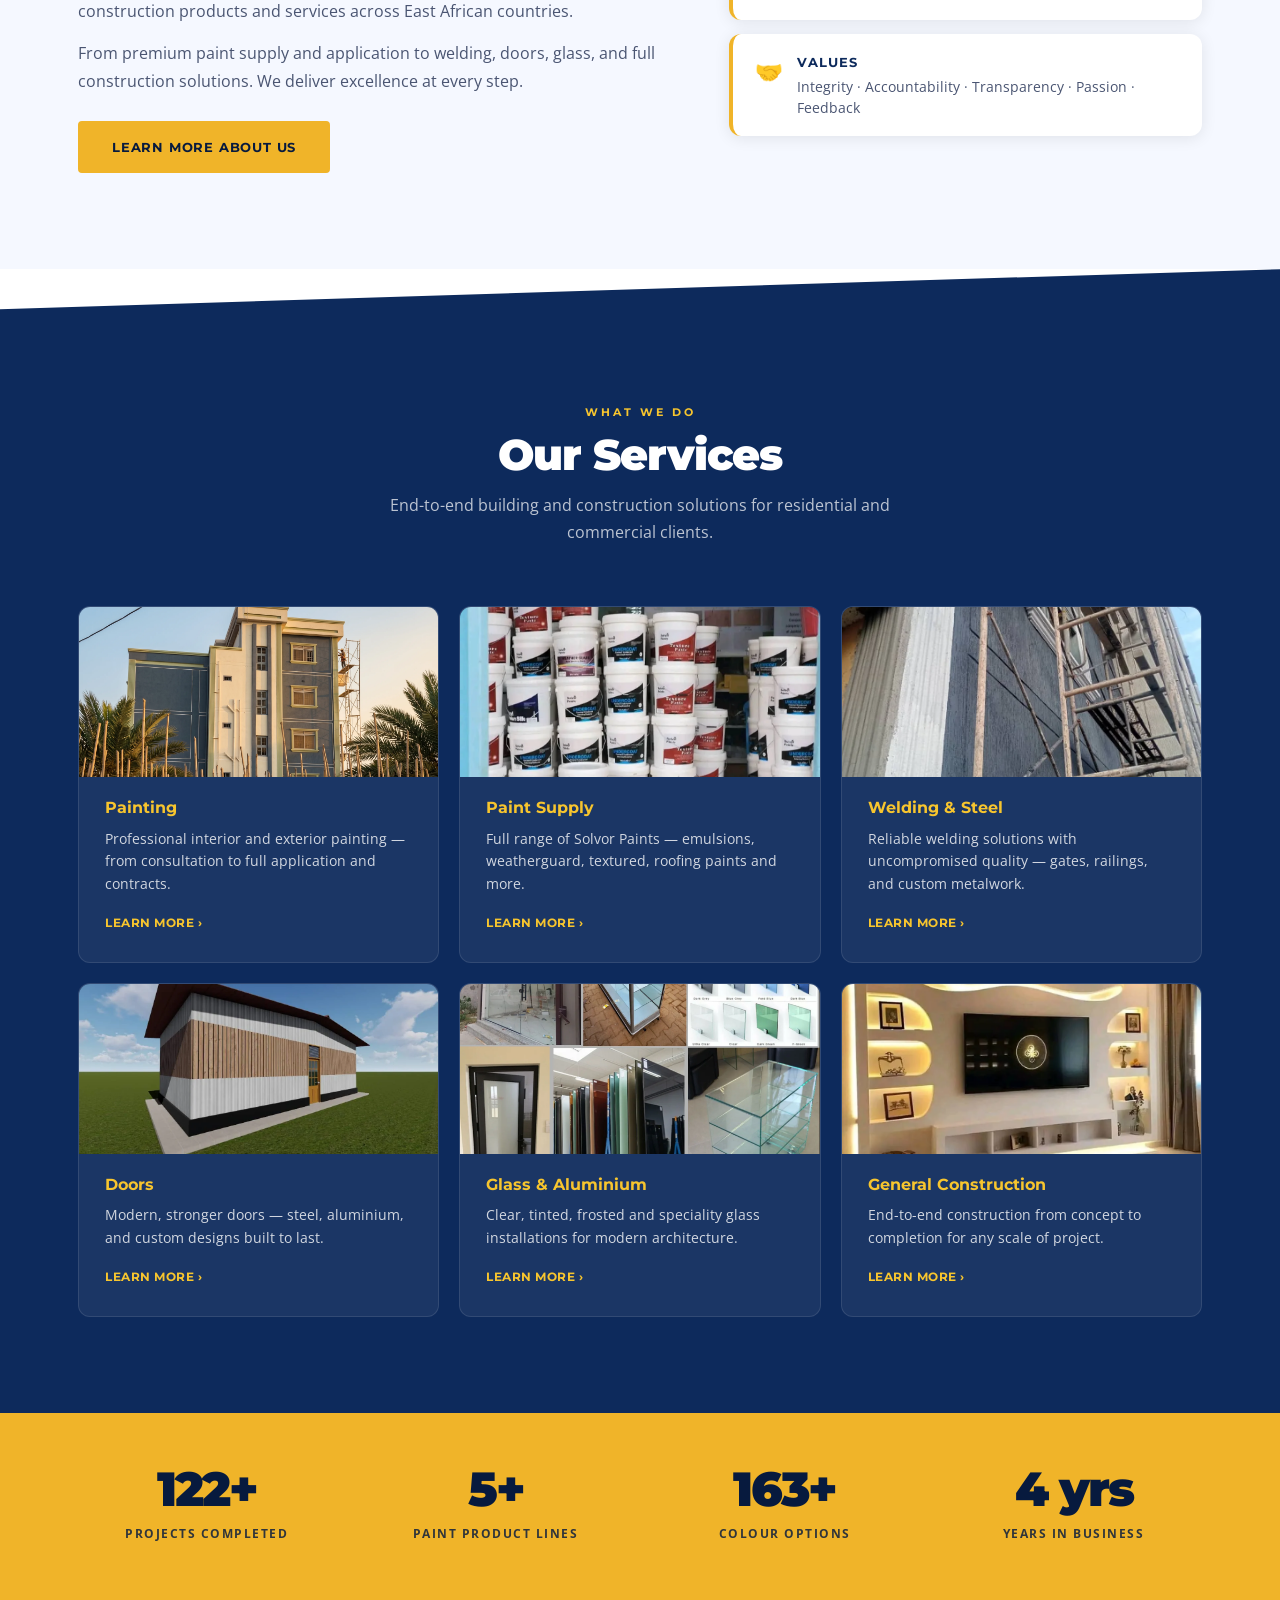
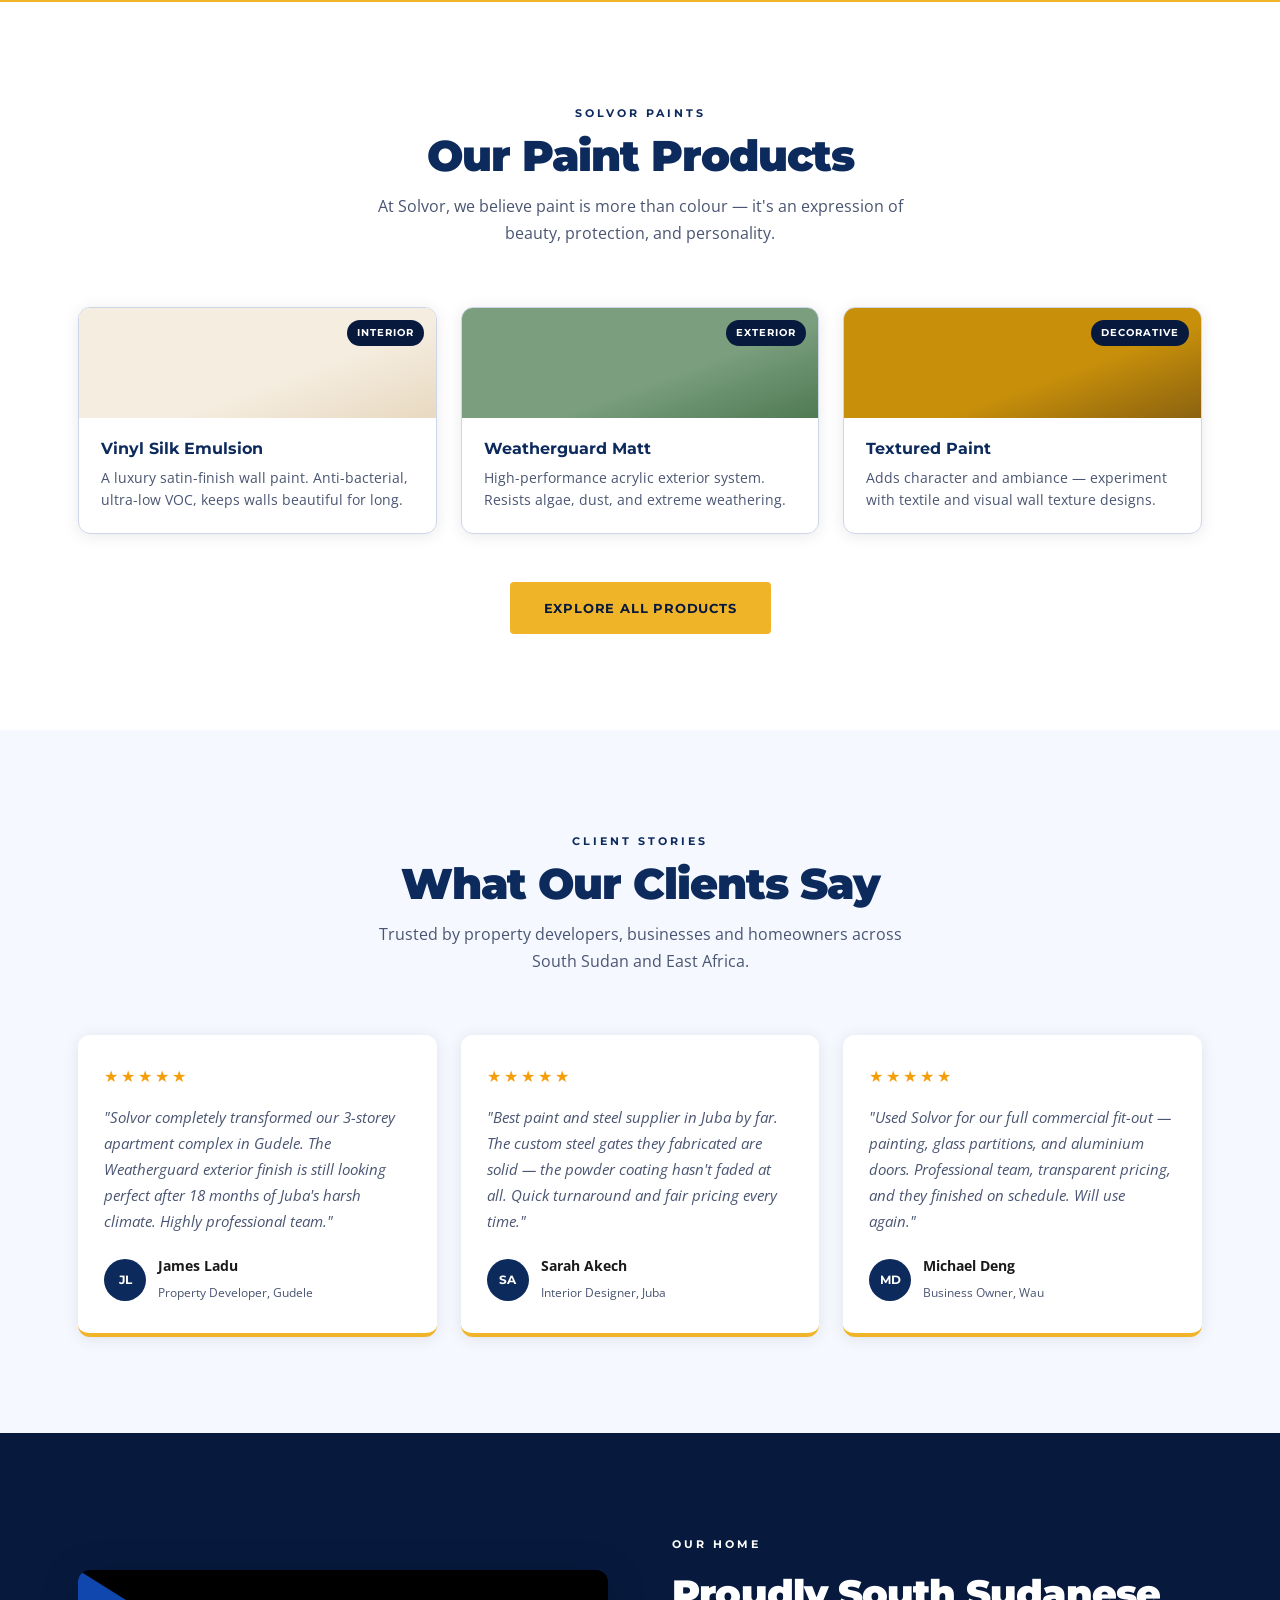
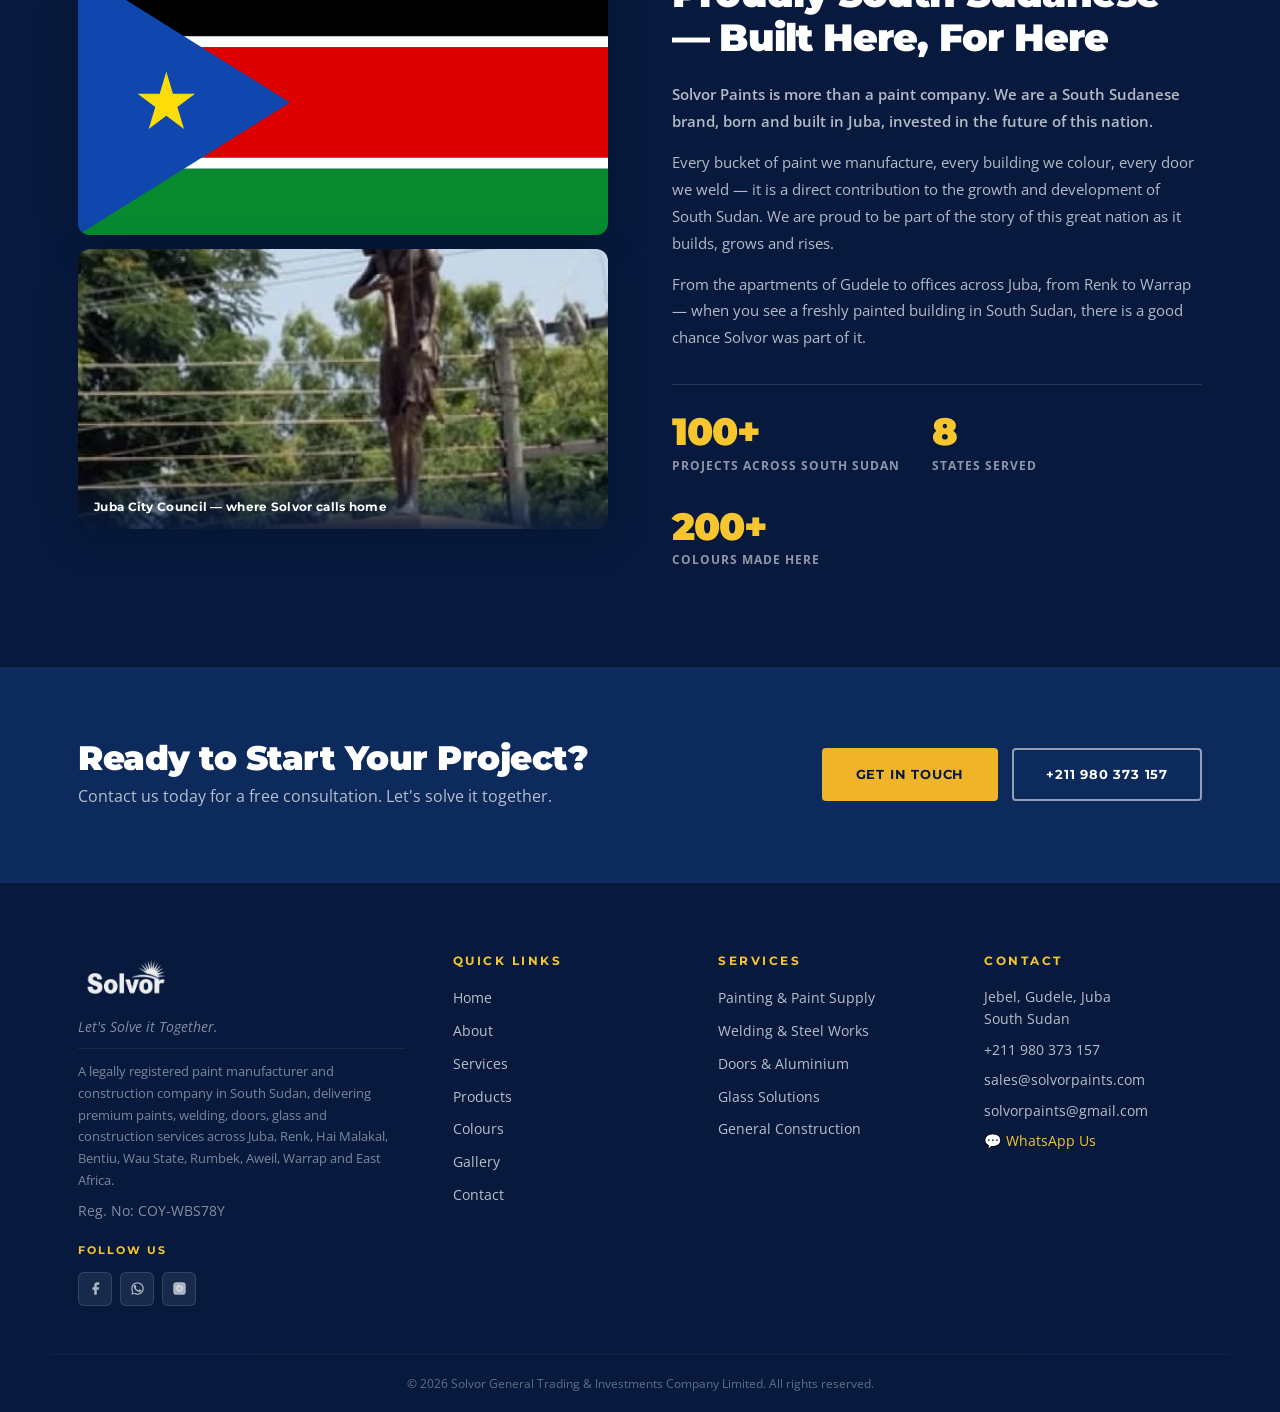
==== commit 89946f7f: "replace pride section secondary image with Juba City Council monument Co-Authored-By: Claude Sonnet " ====
--- a/index.html
+++ b/index.html
@@ -562,8 +562,8 @@
             <img src="images/south-sudan-flag.svg" alt="South Sudan flag — Solvor Paints proudly serves this nation" loading="lazy" />
           </div>
           <div class="ss-pride-img-secondary">
-            <img src="images/solvor paints Apartment painting project.webp" alt="Solvor painting project in Juba, South Sudan" loading="lazy" />
-            <div class="ss-pride-img-caption">Transforming Juba, one project at a time</div>
+            <img src="images/Solvor paint Juba.webp" alt="Juba City Council — Solvor Paints proudly serves Juba, South Sudan" loading="lazy" />
+            <div class="ss-pride-img-caption">Juba City Council — where Solvor calls home</div>
           </div>
         </div>
 
--- a/styles.css
+++ b/styles.css
@@ -1142,9 +1142,9 @@
 }
 .ss-pride-img-secondary img {
   width: 100%;
-  height: 200px;
+  height: 280px;
   object-fit: cover;
-  object-position: center 30%;
+  object-position: center 20%;
   display: block;
   transition: transform 0.7s ease;
 }
@@ -1160,6 +1160,8 @@
   padding: 24px 16px 12px;
   letter-spacing: 0.3px;
 }
+
+.ss-pride .section-label { color: var(--white); }
 
 .ss-pride-text h2 {
   font-size: clamp(1.7rem, 3vw, 2.4rem);
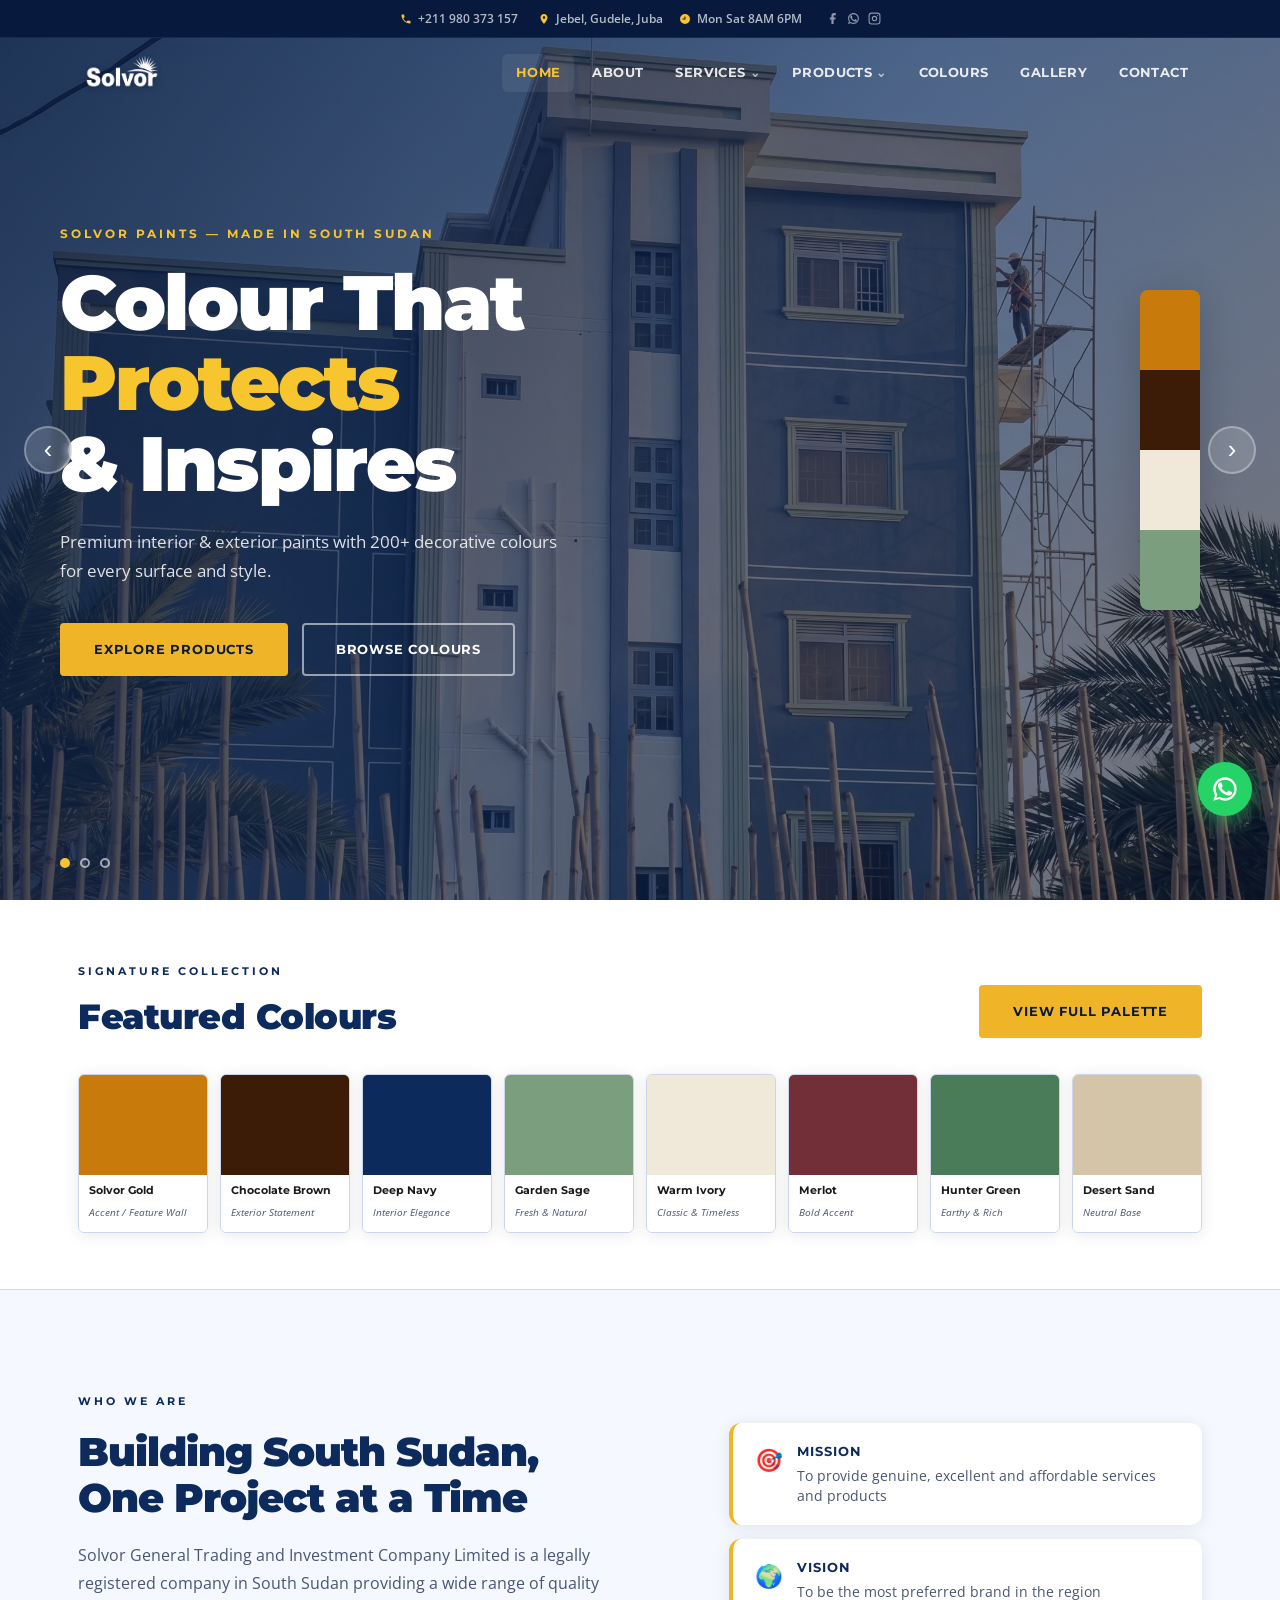
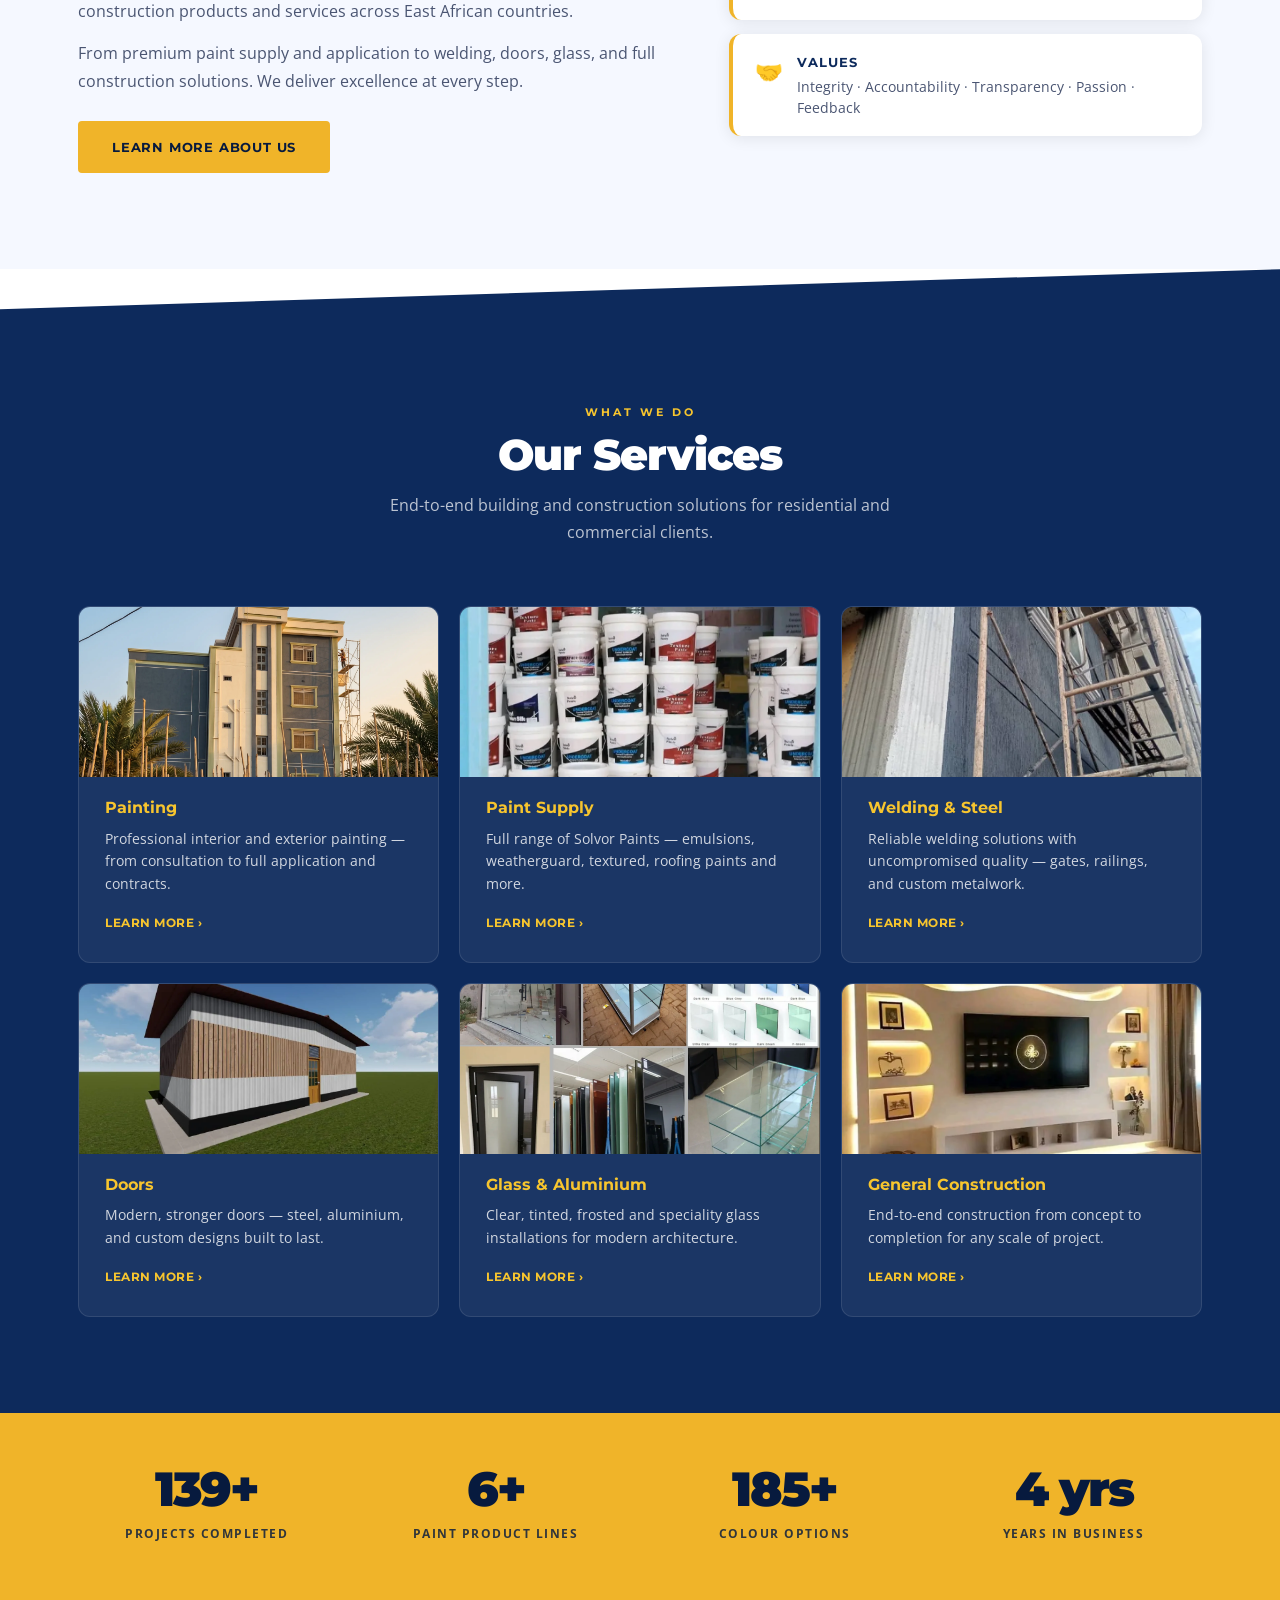
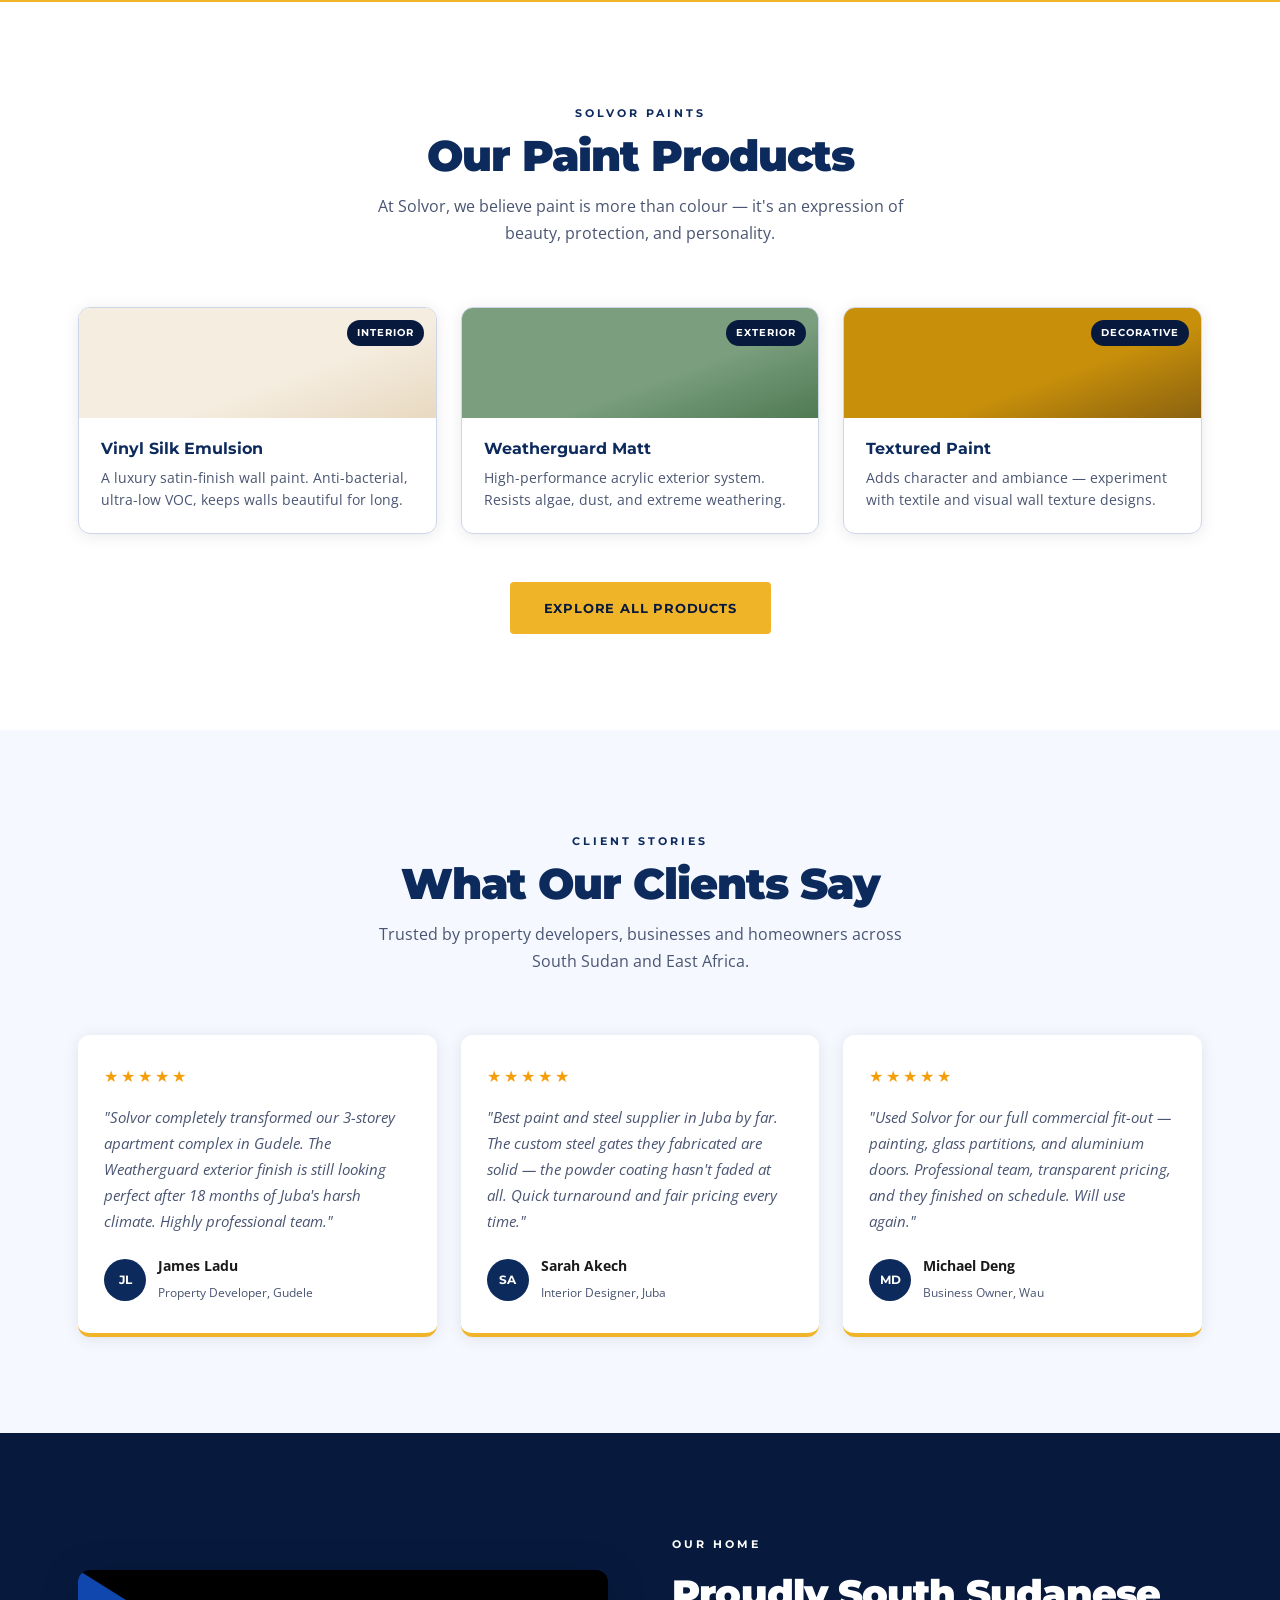
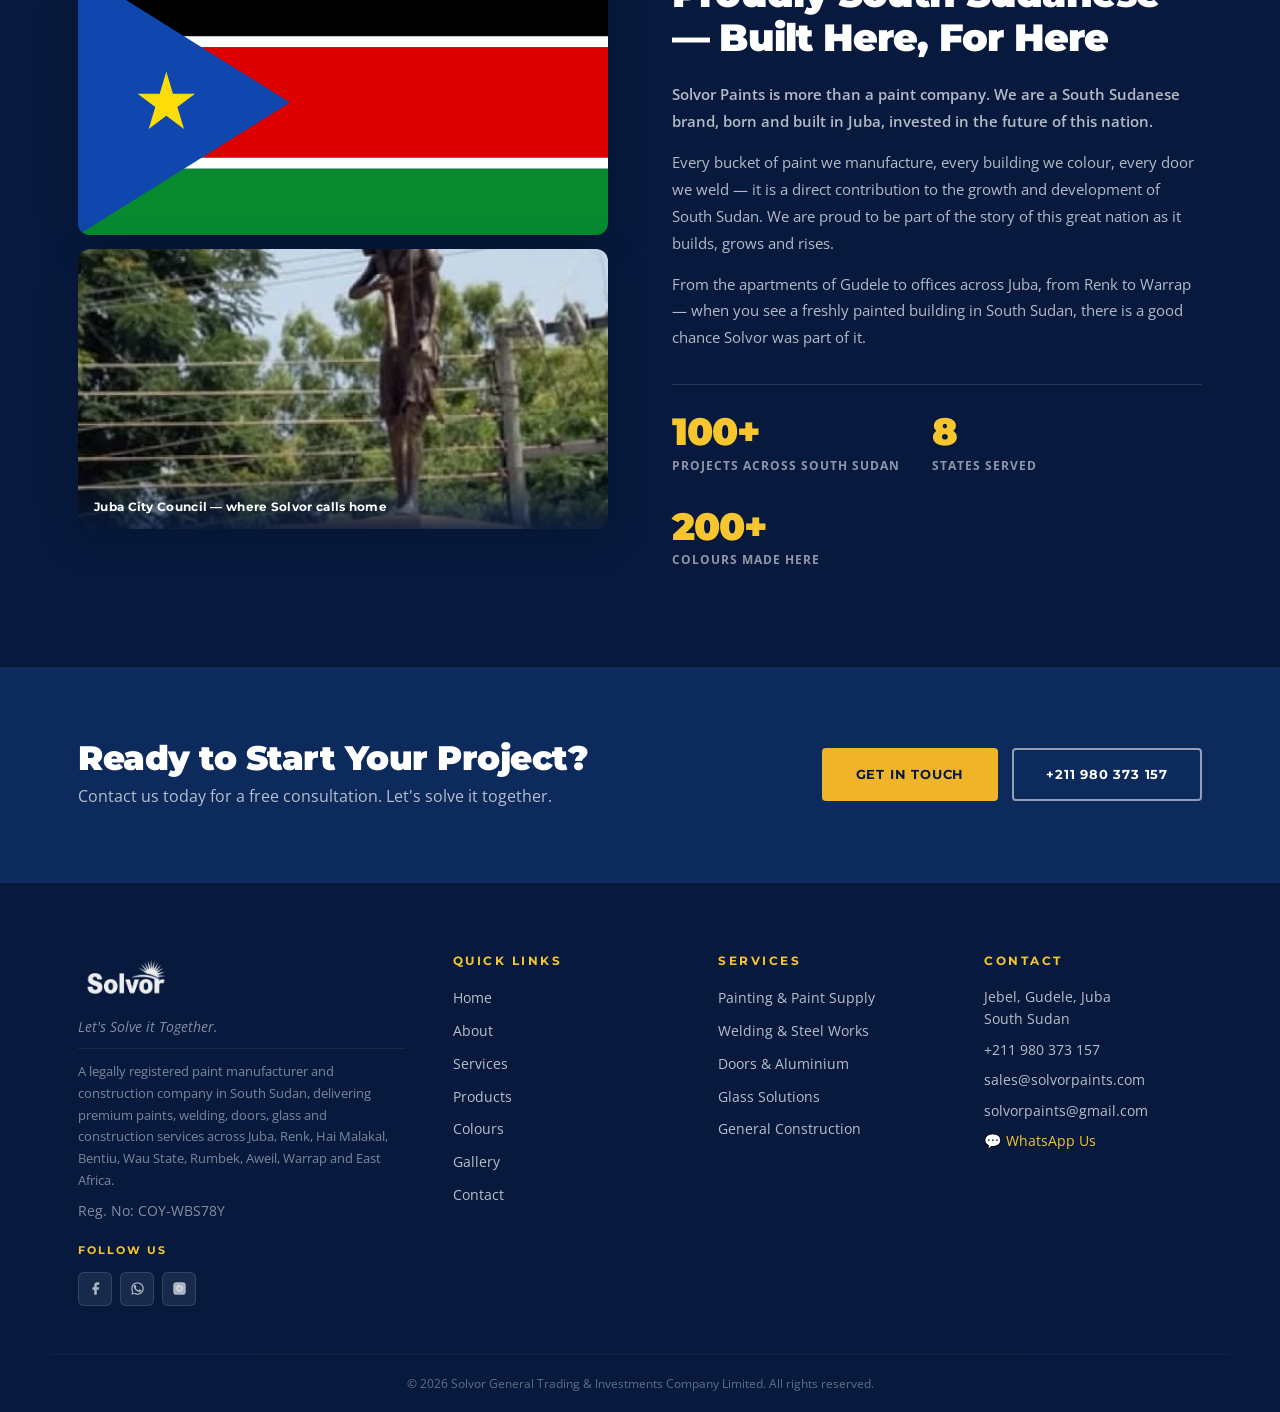
==== commit b97f31d8: "SEO audit fixes: 12 issues resolved Critical: - Fix 3x H1 on homepage (carousel slides 2+3 changed t" ====
--- a/index.html
+++ b/index.html
@@ -4,7 +4,7 @@
 <head>
   <meta charset="UTF-8" />
   <meta name="viewport" content="width=device-width, initial-scale=1.0" />
-  <title>Solvor Paints — Premium Paints &amp; Construction Services | Juba, South Sudan</title>
+  <title>Solvor Paints — Premium Paints &amp; Construction | Juba, South Sudan</title>
   <meta name="description"
     content="Solvor General Trading &amp; Investments offers premium interior &amp; exterior paints, welding, doors, glass and full construction services across South Sudan and East Africa. 200+ colours. Call +211 980 373 157." />
   <meta name="keywords"
@@ -25,6 +25,7 @@
     content="Premium paints, welding, doors, glass &amp; construction services across East Africa." />
   <meta name="twitter:image" content="https://solvorpaints.com/images/solvor paints Apartment painting project.webp" />
   <!-- Favicon -->
+  <meta name="theme-color" content="#0d2a5c" />
   <link rel="icon" type="image/png" href="images/solvor favicon.png" />
   <!-- Schema.org: LocalBusiness -->
   <script type="application/ld+json">
@@ -134,6 +135,8 @@
   }
   </script>
   <link rel="stylesheet" href="styles.css" />
+  <link rel="preconnect" href="https://fonts.googleapis.com" />
+  <link rel="preconnect" href="https://fonts.gstatic.com" crossorigin />
   <link
     href="https://fonts.googleapis.com/css2?family=Montserrat:wght@400;600;700;800;900&family=Open+Sans:wght@400;600&display=swap"
     rel="stylesheet" />
@@ -192,7 +195,7 @@
   <nav class="navbar" id="navbar">
     <div class="nav-container">
       <a href="/" class="nav-logo">
-        <img src="images/solvor company logo.webp" alt="Solvor Paints" class="nav-logo-img" />
+        <img src="images/solvor company logo.webp" alt="Solvor Paints" class="nav-logo-img" fetchpriority="high" />
       </a>
       <button class="nav-toggle" id="nav-toggle" aria-label="Toggle navigation">
         <span></span><span></span><span></span>
@@ -259,7 +262,7 @@
         <div class="slide-overlay"></div>
         <div class="slide-content">
           <p class="hero-eyebrow">Painting · Welding · Doors · Construction</p>
-          <h1>Built to Last,<br>Designed to <span>Impress</span></h1>
+          <h2 class="slide-h1">Built to Last,<br>Designed to <span>Impress</span></h2>
           <p class="hero-subtitle">From large apartment blocks to residential homes — professional painting and
             construction across East Africa.</p>
           <div class="hero-cta">
@@ -280,7 +283,7 @@
         <div class="slide-overlay"></div>
         <div class="slide-content">
           <p class="hero-eyebrow">Serving South Sudan &amp; East Africa</p>
-          <h1>Your Complete<br><span>Paint</span> Solution</h1>
+          <h2 class="slide-h1">Your Complete<br><span>Paint</span> Solution</h2>
           <p class="hero-subtitle">Weatherguard, Vinyl Silk, Texture Paste, Undercoat and more — the full Solvor range,
             ready for your project.</p>
           <div class="hero-cta">
--- a/styles.css
+++ b/styles.css
@@ -406,14 +406,14 @@
   display: block;
 }
 
-.slide-content h1 {
+.slide-content h1, .slide-content .slide-h1 {
   font-size: clamp(2.6rem, 6vw, 4.8rem);
   font-weight: 900;
   letter-spacing: -2px;
   margin-bottom: 22px;
   line-height: 1.05;
 }
-.slide-content h1 span { color: var(--accent-light); }
+.slide-content h1 span, .slide-content .slide-h1 span { color: var(--accent-light); }
 
 .hero-subtitle {
   font-size: 1.08rem;
@@ -1437,7 +1437,7 @@
 }
 
 @media (max-width: 480px) {
-  .slide-content h1 { font-size: 2.2rem; letter-spacing: -1px; }
+  .slide-content h1, .slide-content .slide-h1 { font-size: 2.2rem; letter-spacing: -1px; }
   .stat-num { font-size: 2.4rem; }
   .contact-form { padding: 24px 18px; }
   .featured-chips-row { grid-template-columns: repeat(2, 1fr); }
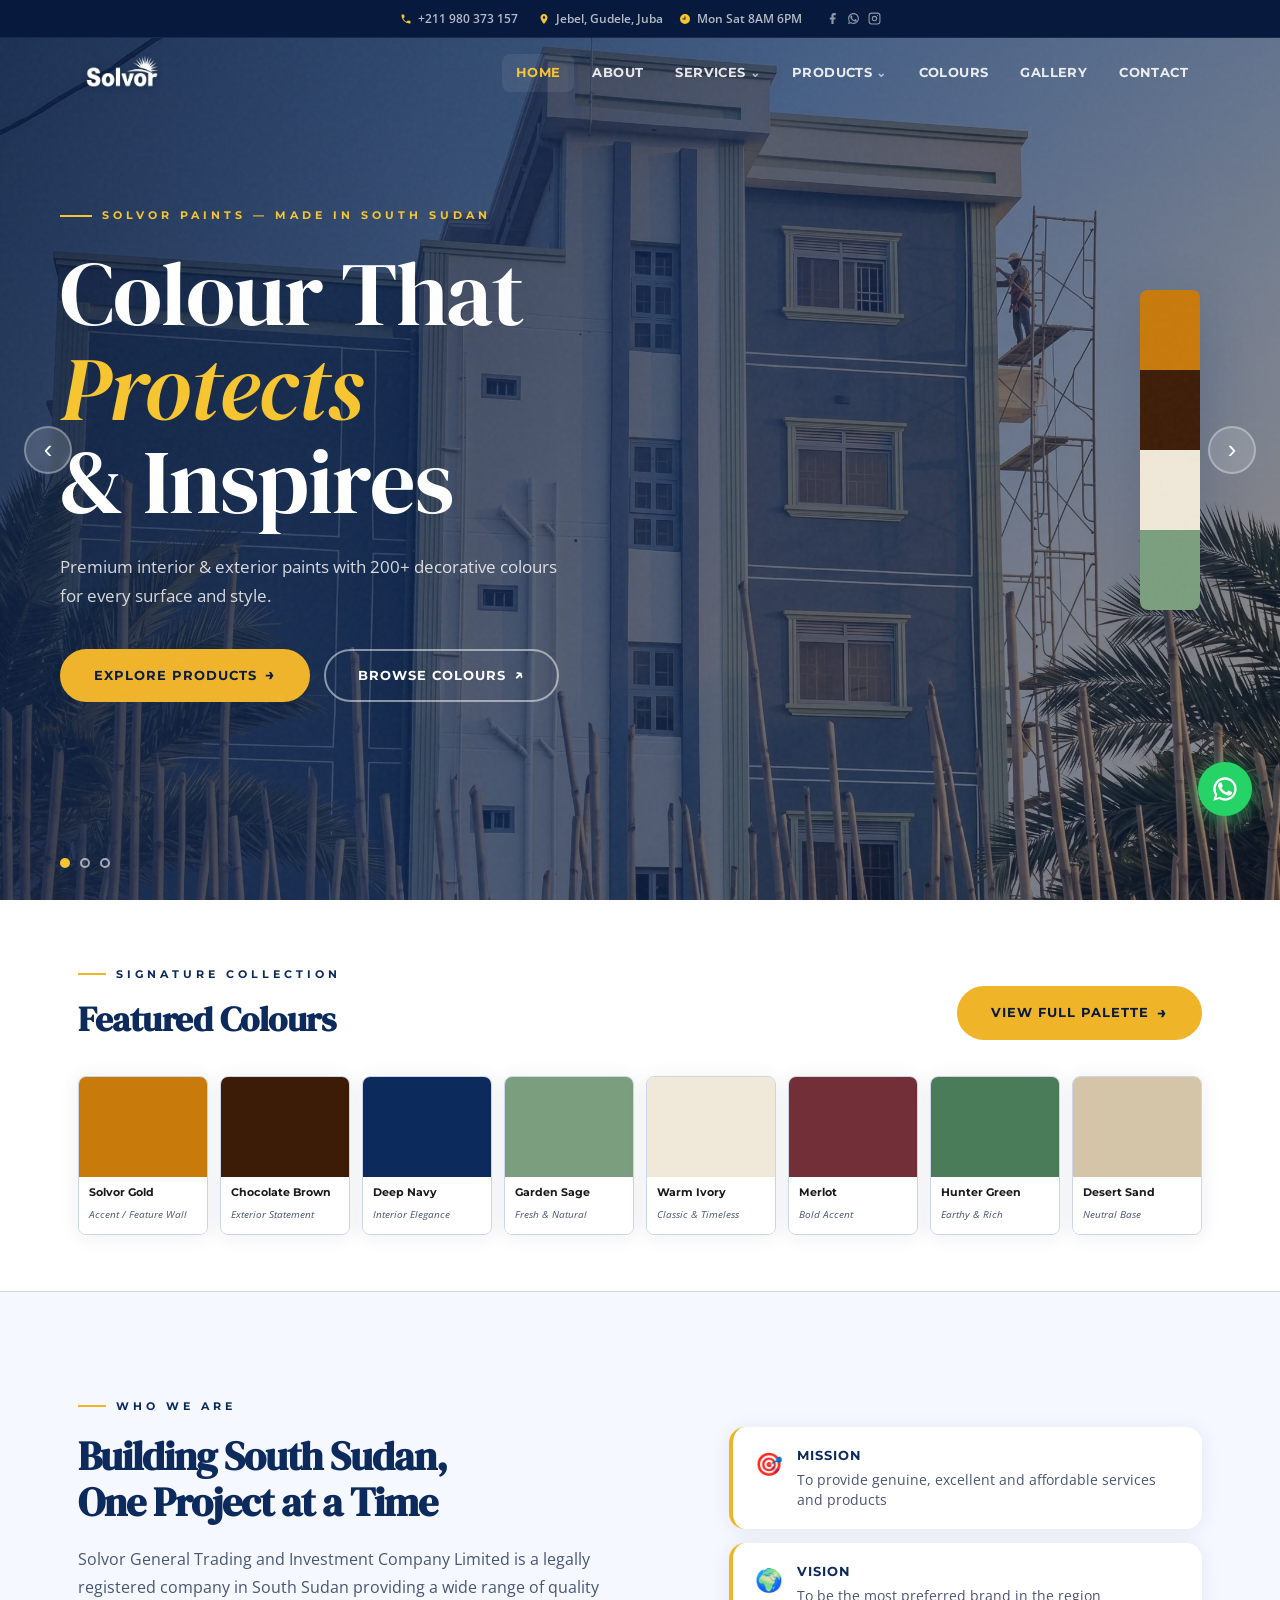
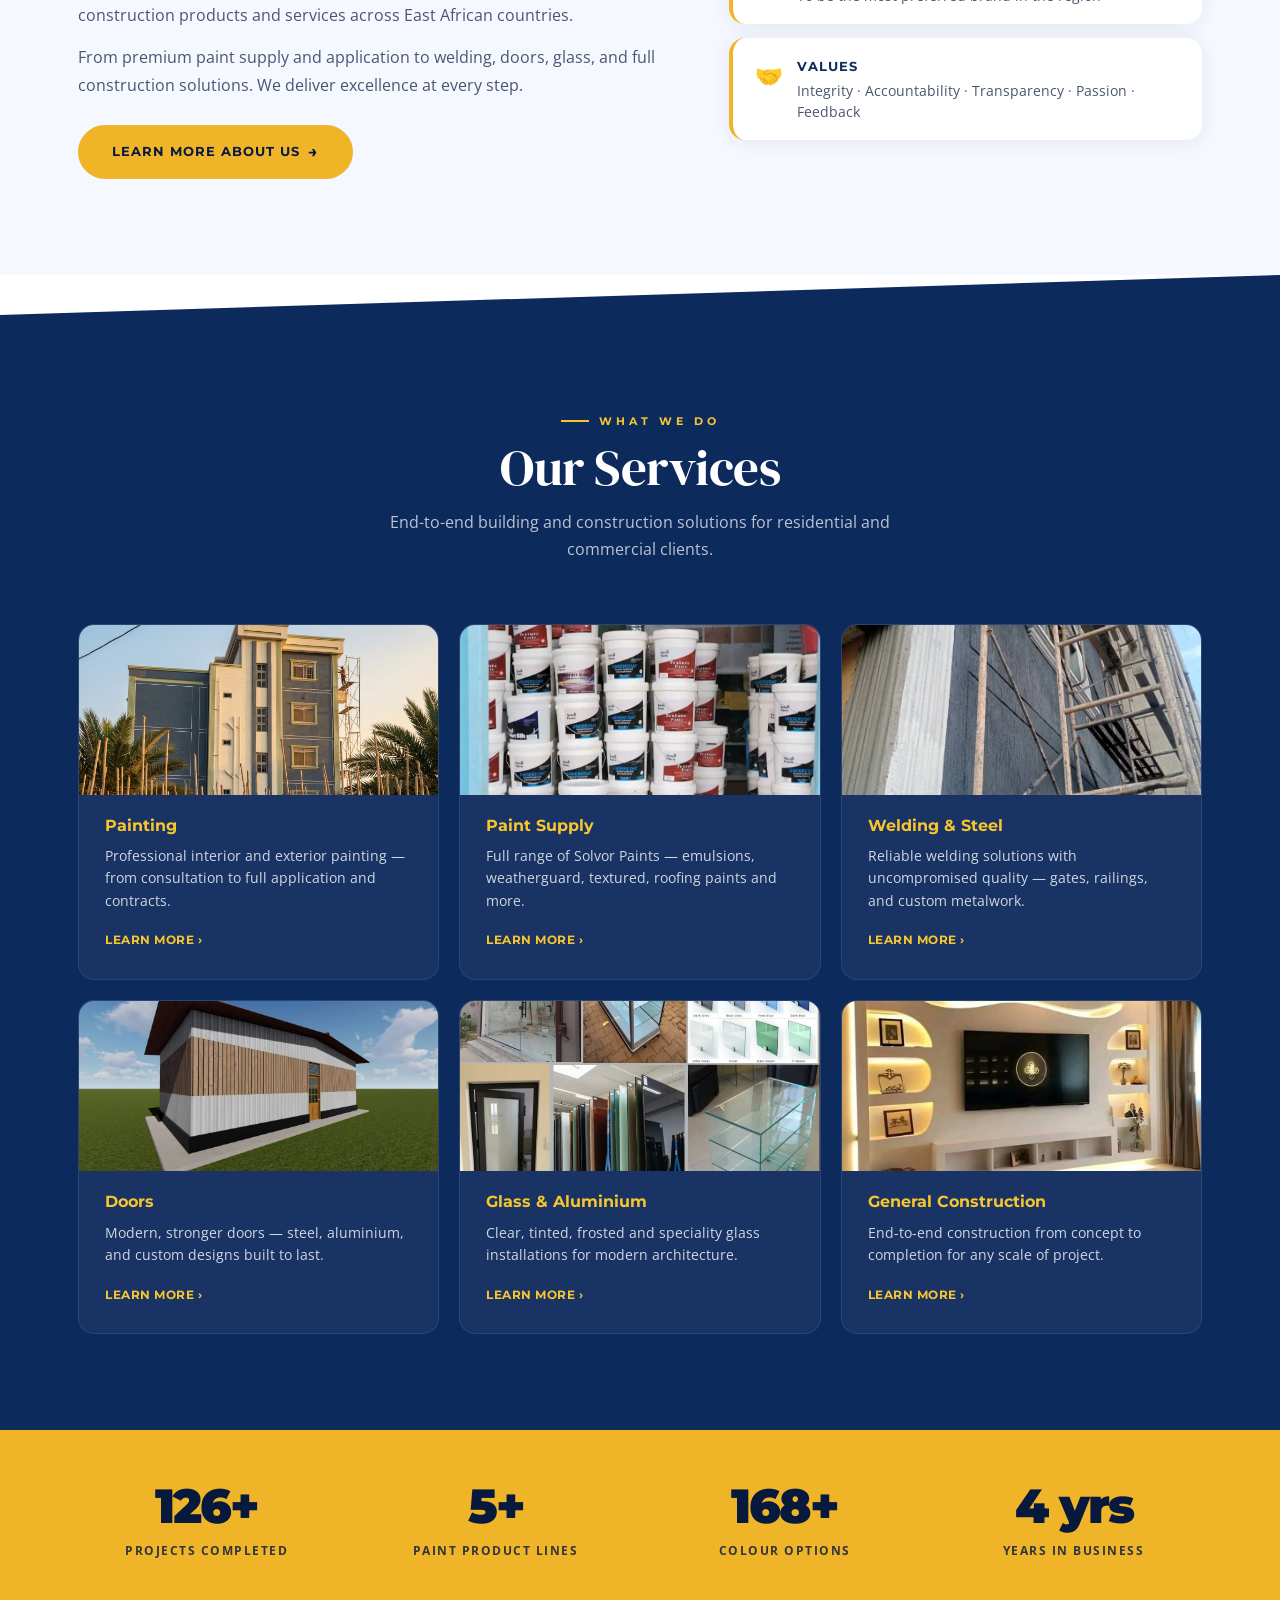
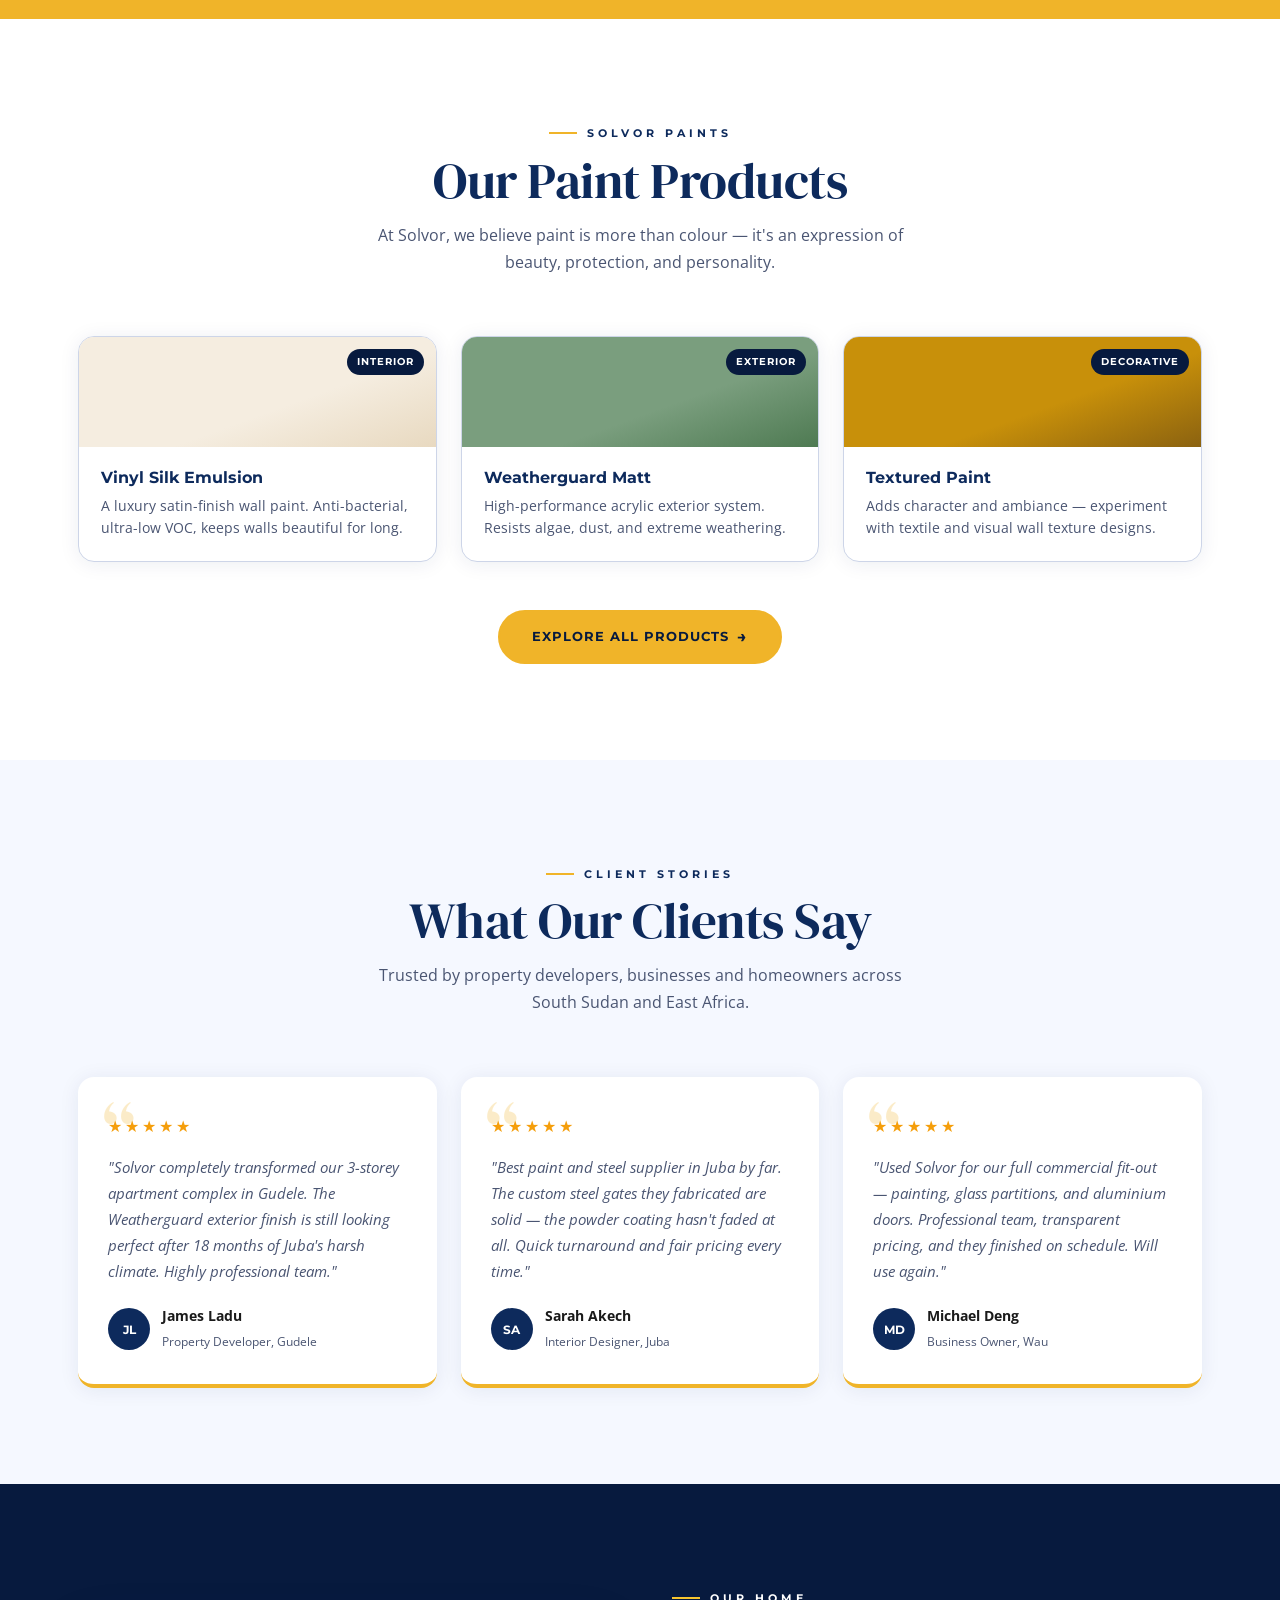
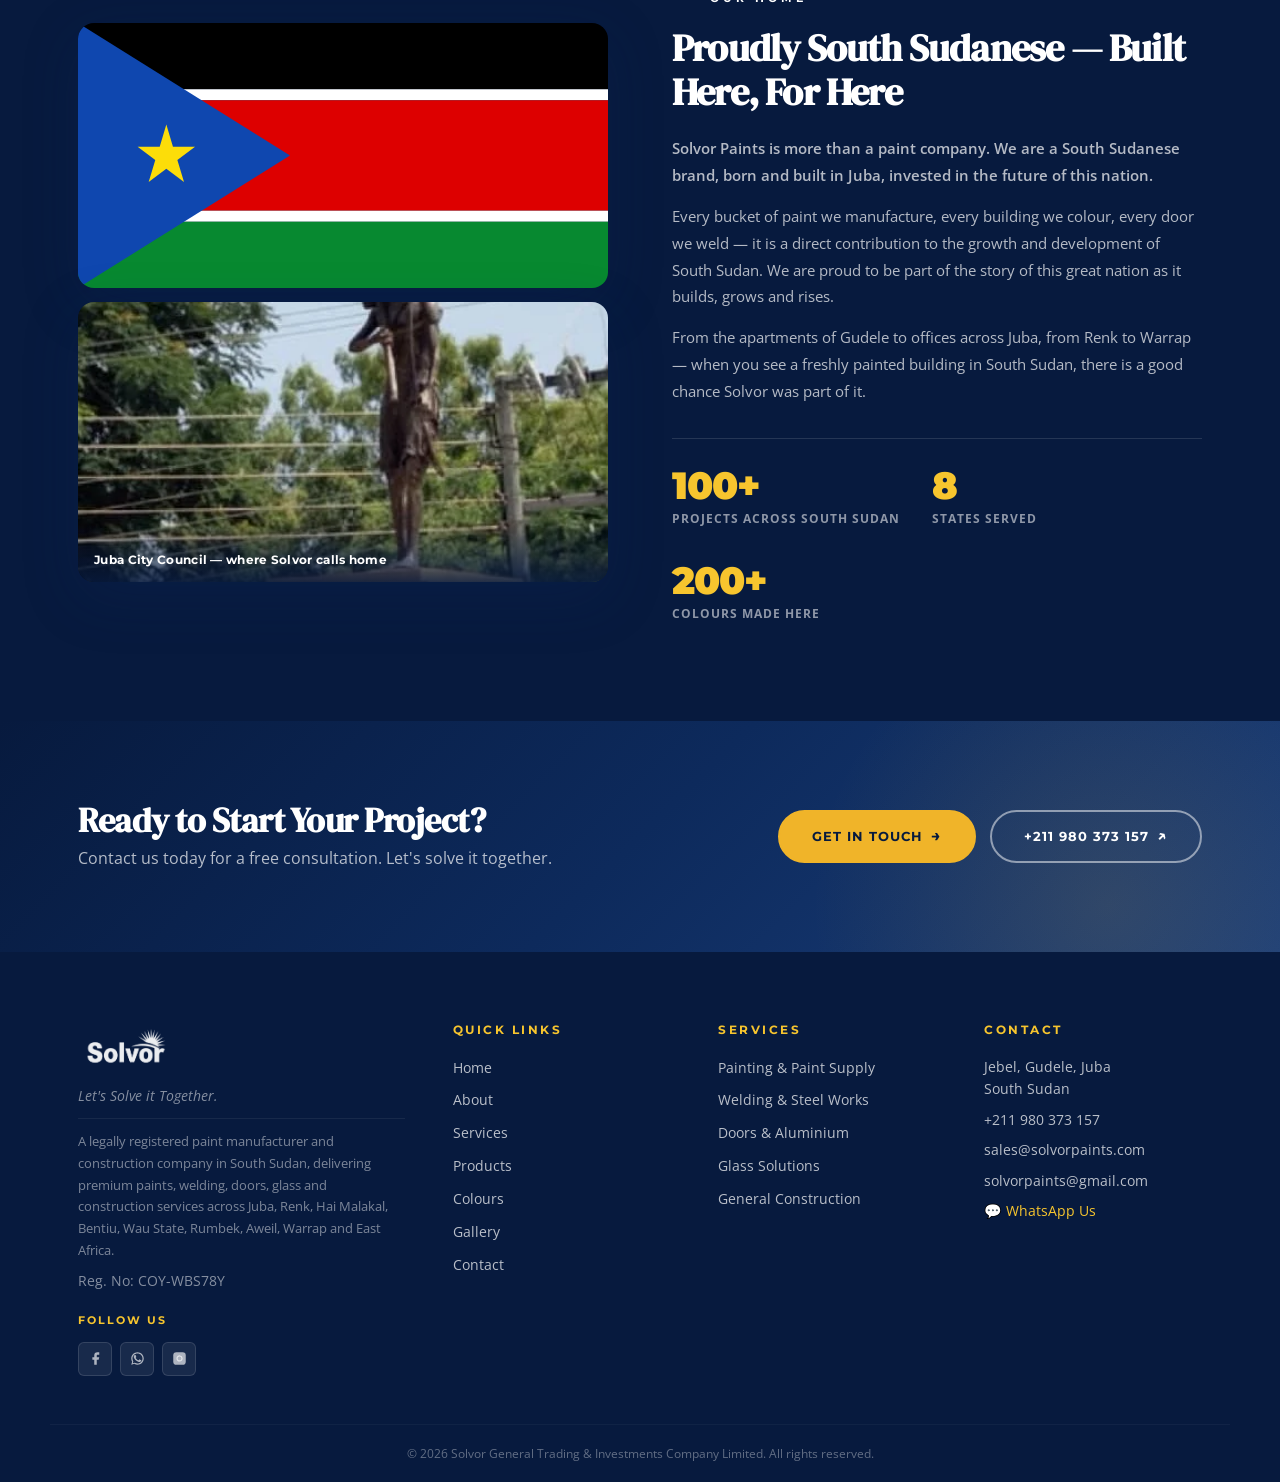
==== commit ce7b7c3e: "major visual redesign — editorial typography, premium interactions - Add DM Serif Display font (edit" ====
--- a/index.html
+++ b/index.html
@@ -138,7 +138,7 @@
   <link rel="preconnect" href="https://fonts.googleapis.com" />
   <link rel="preconnect" href="https://fonts.gstatic.com" crossorigin />
   <link
-    href="https://fonts.googleapis.com/css2?family=Montserrat:wght@400;600;700;800;900&family=Open+Sans:wght@400;600&display=swap"
+    href="https://fonts.googleapis.com/css2?family=DM+Serif+Display:ital@0;1&family=Montserrat:wght@400;600;700;800;900&family=Open+Sans:wght@400;600&display=swap"
     rel="stylesheet" />
 </head>
 
--- a/styles.css
+++ b/styles.css
@@ -7,26 +7,30 @@
 
 :root {
   /* Theme: Navy Blue · White · Yellow */
-  --primary:      #0d2a5c;   /* navy blue */
-  --primary-dark: #071a3e;   /* deep navy */
-  --accent:       #f0b429;   /* golden yellow */
-  --accent-light: #f7c52e;   /* bright yellow */
-  --navy:         #0d2a5c;   /* alias — same as primary */
+  --primary:      #0d2a5c;
+  --primary-dark: #071a3e;
+  --accent:       #f0b429;
+  --accent-light: #f7c52e;
+  --navy:         #0d2a5c;
   --navy-light:   #1a3e7a;
-  /* Neutrals */
   --white:        #ffffff;
-  --off-white:    #f5f8ff;   /* cool tinted off-white */
-  --light-gray:   #eef1f8;   /* light blue-gray */
+  --off-white:    #f5f8ff;
+  --light-gray:   #eef1f8;
   --text:         #1a1a1a;
-  --text-muted:   #4a5572;   /* blue-gray */
-  --border:       #cdd5e8;   /* blue-tinted border */
+  --text-muted:   #4a5572;
+  --border:       #cdd5e8;
+  /* Fonts */
+  --font-display: 'DM Serif Display', Georgia, serif;
+  --font-sans:    'Montserrat', sans-serif;
+  --font-body:    'Open Sans', sans-serif;
   /* Sizing */
-  --radius:    12px;
-  --radius-sm: 6px;
-  --shadow:    0 2px 16px rgba(0,0,0,0.09);
-  --shadow-md: 0 4px 24px rgba(0,0,0,0.13);
-  --shadow-lg: 0 8px 40px rgba(0,0,0,0.20);
-  --transition: all 0.28s ease;
+  --radius:    16px;
+  --radius-sm: 8px;
+  --radius-pill: 100px;
+  --shadow:    0 2px 20px rgba(13,42,92,0.08);
+  --shadow-md: 0 8px 32px rgba(13,42,92,0.14);
+  --shadow-lg: 0 16px 56px rgba(13,42,92,0.22);
+  --transition: all 0.3s cubic-bezier(0.4,0,0.2,1);
   --topbar-h: 38px;
   --nav-h: 70px;
 }
@@ -44,21 +48,43 @@
 }
 
 /* ── Typography scale ─────────────────────────────────────── */
-h1, h2, h3, h4 { font-family: 'Montserrat', sans-serif; line-height: 1.15; }
+h1, h2, h3, h4 { font-family: var(--font-sans); line-height: 1.15; }
+/* Display headings — serif for editorial gravitas */
+h2 { font-family: var(--font-display); font-weight: 400; letter-spacing: -0.3px; }
+.section-header h2,
+.about-teaser-text h2,
+.about-text h2,
+.ss-pride-text h2,
+.cta-inner h2,
+.page-hero-content h1 {
+  font-family: var(--font-display);
+  font-weight: 400;
+}
 
 /* ── Buttons ──────────────────────────────────────────────── */
 .btn {
-  display: inline-block;
-  padding: 13px 32px;
-  border-radius: 4px;
-  font-family: 'Montserrat', sans-serif;
-  font-size: 0.82rem;
-  font-weight: 700;
-  letter-spacing: 0.8px;
+  display: inline-flex;
+  align-items: center;
+  gap: 8px;
+  padding: 14px 32px;
+  border-radius: var(--radius-pill);
+  font-family: var(--font-sans);
+  font-size: 0.8rem;
+  font-weight: 700;
+  letter-spacing: 1px;
   text-transform: uppercase;
   cursor: pointer;
   transition: var(--transition);
   border: 2px solid transparent;
+  position: relative;
+  overflow: hidden;
+  white-space: nowrap;
+}
+.btn::after {
+  content: '→';
+  font-size: 1rem;
+  transition: transform 0.25s cubic-bezier(0.4,0,0.2,1);
+  line-height: 1;
 }
 
 .btn-primary {
@@ -70,40 +96,46 @@
   background: var(--accent-light);
   border-color: var(--accent-light);
   transform: translateY(-2px);
-  box-shadow: 0 6px 20px rgba(240,180,41,0.45);
-}
+  box-shadow: 0 8px 28px rgba(240,180,41,0.50);
+}
+.btn-primary:hover::after { transform: translateX(4px); }
 
 .btn-outline {
   background: transparent;
   color: var(--white);
-  border-color: rgba(255,255,255,0.55);
-}
+  border-color: rgba(255,255,255,0.50);
+}
+.btn-outline::after { content: '↗'; }
 .btn-outline:hover {
-  background: rgba(255,255,255,0.12);
+  background: rgba(255,255,255,0.10);
   border-color: var(--white);
   transform: translateY(-2px);
 }
 
 .btn-outline-light {
-  display: inline-block;
-  padding: 13px 32px;
-  border-radius: 4px;
-  font-family: 'Montserrat', sans-serif;
-  font-size: 0.82rem;
-  font-weight: 700;
-  letter-spacing: 0.8px;
+  display: inline-flex;
+  align-items: center;
+  gap: 8px;
+  padding: 14px 32px;
+  border-radius: var(--radius-pill);
+  font-family: var(--font-sans);
+  font-size: 0.8rem;
+  font-weight: 700;
+  letter-spacing: 1px;
   text-transform: uppercase;
   cursor: pointer;
   transition: var(--transition);
-  border: 2px solid rgba(255,255,255,0.55);
+  border: 2px solid rgba(255,255,255,0.50);
   color: var(--white);
   background: transparent;
 }
+.btn-outline-light::after { content: '→'; font-size: 1rem; line-height: 1; transition: transform 0.25s; }
 .btn-outline-light:hover {
   border-color: var(--white);
-  background: rgba(255,255,255,0.12);
+  background: rgba(255,255,255,0.10);
   transform: translateY(-2px);
 }
+.btn-outline-light:hover::after { transform: translateX(4px); }
 
 .full-width { width: 100%; }
 
@@ -353,8 +385,17 @@
 .hero-carousel {
   position: relative;
   height: 100vh;
-  min-height: 600px;
+  min-height: 640px;
   overflow: hidden;
+}
+.hero-carousel::after {
+  content: '';
+  position: absolute;
+  inset: 0;
+  background-image: url("data:image/svg+xml,%3Csvg viewBox='0 0 200 200' xmlns='http://www.w3.org/2000/svg'%3E%3Cfilter id='n'%3E%3CfeTurbulence type='fractalNoise' baseFrequency='0.9' numOctaves='4' stitchTiles='stitch'/%3E%3C/filter%3E%3Crect width='100%25' height='100%25' filter='url(%23n)' opacity='1'/%3E%3C/svg%3E");
+  opacity: 0.04;
+  pointer-events: none;
+  z-index: 3;
 }
 
 .carousel-track { width: 100%; height: 100%; }
@@ -384,7 +425,7 @@
 .slide-overlay {
   position: absolute;
   inset: 0;
-  background: linear-gradient(120deg, rgba(7,26,62,0.85) 0%, rgba(13,42,92,0.65) 55%, rgba(7,26,62,0.55) 100%);
+  background: linear-gradient(110deg, rgba(7,26,62,0.88) 0%, rgba(13,42,92,0.70) 50%, rgba(7,26,62,0.45) 100%);
 }
 
 .slide-content {
@@ -396,28 +437,39 @@
 }
 
 .hero-eyebrow {
-  font-family: 'Montserrat', sans-serif;
-  font-size: 0.75rem;
-  font-weight: 700;
-  letter-spacing: 3px;
+  font-family: var(--font-sans);
+  font-size: 0.7rem;
+  font-weight: 700;
+  letter-spacing: 4px;
   text-transform: uppercase;
   color: var(--accent-light);
-  margin-bottom: 18px;
-  display: block;
+  margin-bottom: 22px;
+  display: inline-flex;
+  align-items: center;
+  gap: 10px;
+}
+.hero-eyebrow::before {
+  content: '';
+  display: block;
+  width: 32px;
+  height: 2px;
+  background: var(--accent-light);
+  flex-shrink: 0;
 }
 
 .slide-content h1, .slide-content .slide-h1 {
-  font-size: clamp(2.6rem, 6vw, 4.8rem);
-  font-weight: 900;
-  letter-spacing: -2px;
-  margin-bottom: 22px;
+  font-size: clamp(3rem, 7vw, 6rem);
+  font-family: var(--font-display);
+  font-weight: 400;
+  letter-spacing: -1px;
+  margin-bottom: 24px;
   line-height: 1.05;
 }
-.slide-content h1 span, .slide-content .slide-h1 span { color: var(--accent-light); }
+.slide-content h1 span, .slide-content .slide-h1 span { color: var(--accent-light); font-style: italic; }
 
 .hero-subtitle {
-  font-size: 1.08rem;
-  opacity: 0.85;
+  font-size: 1.05rem;
+  opacity: 0.82;
   max-width: 520px;
   margin-bottom: 38px;
   line-height: 1.7;
@@ -557,10 +609,10 @@
 
 .section-header { text-align: center; margin-bottom: 60px; }
 .section-header h2 {
-  font-size: clamp(1.9rem, 4vw, 2.7rem);
-  font-weight: 900;
+  font-size: clamp(2.2rem, 4.5vw, 3.2rem);
+  font-weight: 400;
   color: var(--primary);
-  letter-spacing: -1px;
+  letter-spacing: -0.5px;
   margin-bottom: 12px;
 }
 .section-header.light h2 { color: var(--white); }
@@ -568,13 +620,29 @@
 .section-header.light .section-desc { color: rgba(255,255,255,0.72); }
 
 .section-label {
-  display: inline-block;
-  font-family: 'Montserrat', sans-serif;
-  font-size: 0.7rem;
-  font-weight: 700;
-  letter-spacing: 3px;
+  display: inline-flex;
+  align-items: center;
+  gap: 10px;
+  font-family: var(--font-sans);
+  font-size: 0.68rem;
+  font-weight: 700;
+  letter-spacing: 4px;
   text-transform: uppercase;
   color: var(--primary);
+  margin-bottom: 12px;
+}
+.section-label::before {
+  content: '';
+  display: block;
+  width: 28px;
+  height: 2px;
+  background: var(--accent);
+  flex-shrink: 0;
+}
+.section-header.light .section-label::before,
+.ss-pride .section-label::before { background: var(--accent-light); }
+/* Remove the pseudo-element color from already-existing specific override */
+.section-label {
   margin-bottom: 8px;
 }
 .section-desc {
@@ -647,8 +715,8 @@
 }
 
 .service-card {
-  background: rgba(255,255,255,0.06);
-  border: 1px solid rgba(255,255,255,0.1);
+  background: rgba(255,255,255,0.05);
+  border: 1px solid rgba(255,255,255,0.08);
   border-radius: var(--radius);
   padding: 0 0 28px;
   text-align: left;
@@ -657,12 +725,24 @@
   display: flex;
   flex-direction: column;
   overflow: hidden;
-}
+  position: relative;
+}
+.service-card::before {
+  content: '';
+  position: absolute;
+  bottom: 0; left: 0; right: 0;
+  height: 3px;
+  background: linear-gradient(90deg, var(--accent), var(--accent-light));
+  transform: scaleX(0);
+  transform-origin: left;
+  transition: transform 0.35s cubic-bezier(0.4,0,0.2,1);
+}
+.service-card:hover::before { transform: scaleX(1); }
 .service-card:hover {
-  background: rgba(255,255,255,0.13);
-  transform: translateY(-5px);
-  box-shadow: var(--shadow-lg);
-  border-color: var(--accent);
+  background: rgba(255,255,255,0.10);
+  transform: translateY(-6px);
+  box-shadow: 0 24px 48px rgba(0,0,0,0.30);
+  border-color: rgba(255,255,255,0.15);
 }
 .service-card-img {
   width: 100%;
@@ -736,21 +816,23 @@
   box-shadow: var(--shadow);
   transition: var(--transition);
   border: 1px solid var(--border);
+  background: var(--white);
   position: relative;
 }
 .product-card:hover {
-  transform: translateY(-7px);
+  transform: translateY(-8px);
   box-shadow: var(--shadow-lg);
+  border-color: var(--accent);
 }
 .product-color { height: 110px; }
 .product-img {
   width: 100%;
-  height: 190px;
+  height: 220px;
   object-fit: cover;
   display: block;
-  transition: transform 0.65s ease;
-}
-.product-card:hover .product-img { transform: scale(1.06); }
+  transition: transform 0.7s cubic-bezier(0.4,0,0.2,1);
+}
+.product-card:hover .product-img { transform: scale(1.08); }
 
 .product-badge {
   position: absolute;
@@ -1225,7 +1307,20 @@
 }
 
 /* ── CTA Banner ───────────────────────────────────────────── */
-.cta-banner { background: var(--primary); padding: 72px 0; }
+.cta-banner {
+  background: linear-gradient(135deg, var(--primary-dark) 0%, var(--primary) 50%, var(--navy-light) 100%);
+  padding: 80px 0;
+  position: relative;
+  overflow: hidden;
+}
+.cta-banner::before {
+  content: '';
+  position: absolute;
+  top: -50%; right: -10%;
+  width: 600px; height: 600px;
+  background: radial-gradient(circle, rgba(240,180,41,0.12) 0%, transparent 70%);
+  pointer-events: none;
+}
 .cta-inner {
   display: flex;
   align-items: center;
@@ -1246,7 +1341,7 @@
 /* ── Page Hero (inner pages) ──────────────────────────────── */
 .page-hero {
   position: relative;
-  min-height: 320px;
+  min-height: 360px;
   display: flex;
   align-items: center;
   justify-content: center;
@@ -1272,10 +1367,10 @@
   padding: 60px 24px;
 }
 .page-hero-content h1 {
-  font-size: clamp(2.2rem, 5vw, 3.4rem);
-  font-weight: 900;
-  letter-spacing: -1.5px;
-  margin: 12px 0 14px;
+  font-size: clamp(2.6rem, 6vw, 4.2rem);
+  font-weight: 400;
+  letter-spacing: -0.5px;
+  margin: 14px 0 16px;
 }
 .page-hero-content p { font-size: 1.04rem; opacity: 0.8; max-width: 480px; margin: 0 auto; }
 
@@ -1437,7 +1532,7 @@
 }
 
 @media (max-width: 480px) {
-  .slide-content h1, .slide-content .slide-h1 { font-size: 2.2rem; letter-spacing: -1px; }
+  .slide-content h1, .slide-content .slide-h1 { font-size: 2.6rem; letter-spacing: -0.5px; }
   .stat-num { font-size: 2.4rem; }
   .contact-form { padding: 24px 18px; }
   .featured-chips-row { grid-template-columns: repeat(2, 1fr); }
@@ -1456,8 +1551,22 @@
 .testimonial-card {
   background: var(--white);
   border-radius: var(--radius);
-  padding: 28px 26px;
+  padding: 36px 30px 30px;
   box-shadow: var(--shadow);
+  position: relative;
+}
+.testimonial-card::before {
+  content: '\201C';
+  position: absolute;
+  top: 16px; left: 24px;
+  font-family: var(--font-display);
+  font-size: 5rem;
+  line-height: 1;
+  color: var(--accent);
+  opacity: 0.25;
+  pointer-events: none;
+}
+.testimonial-card {
   border-bottom: 4px solid var(--accent);
   display: flex;
   flex-direction: column;
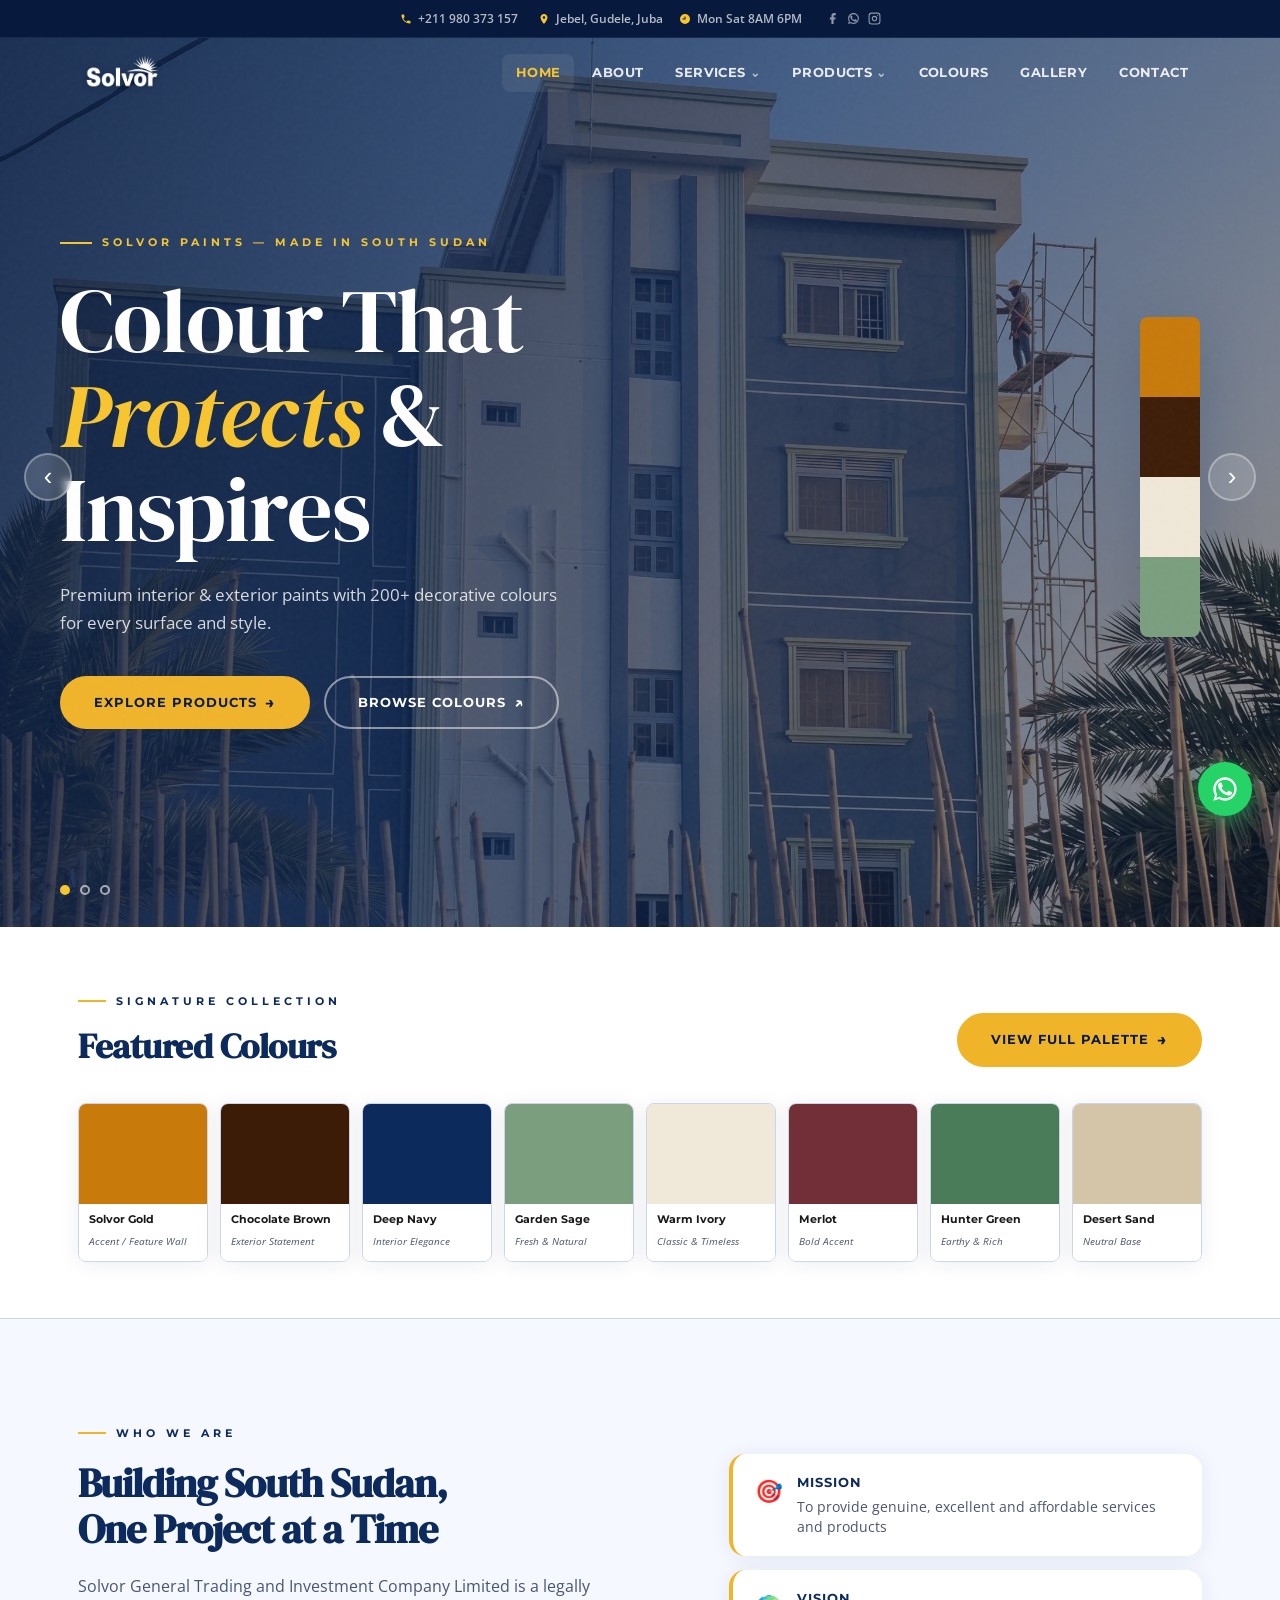
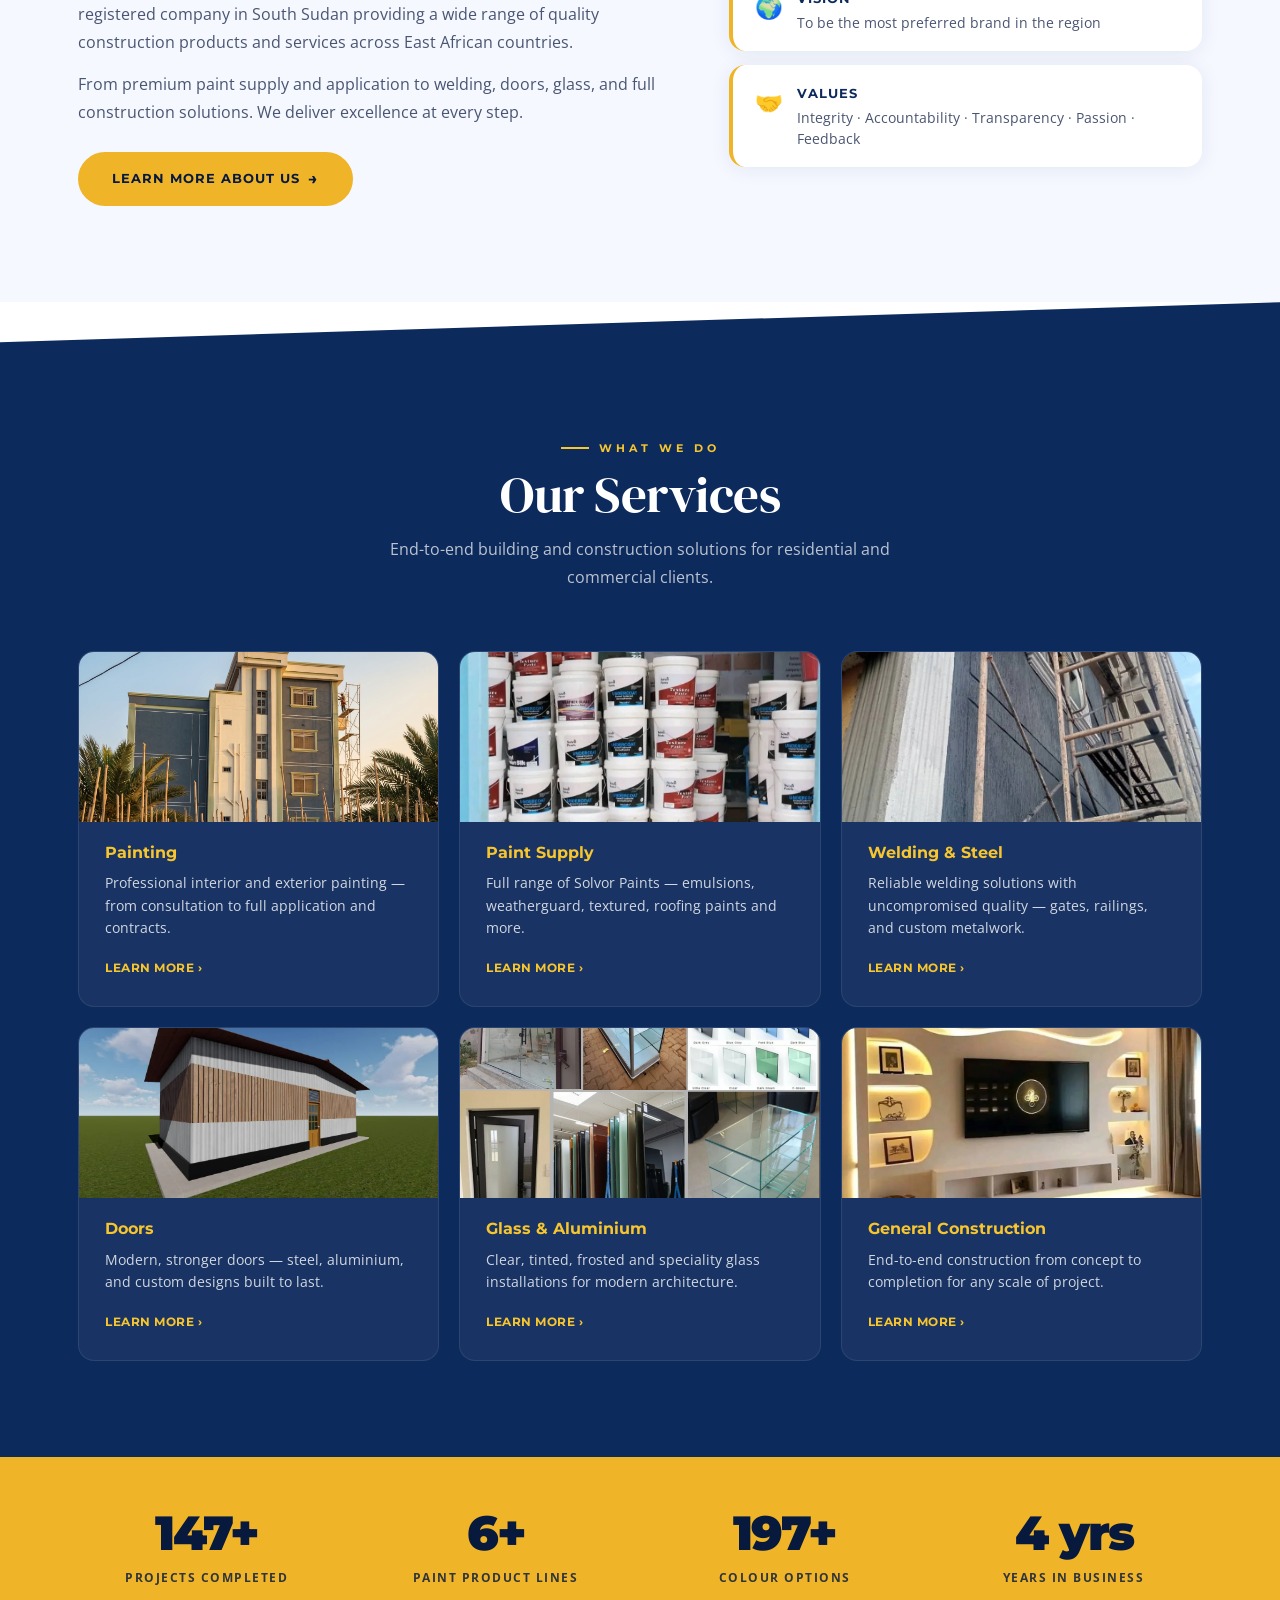
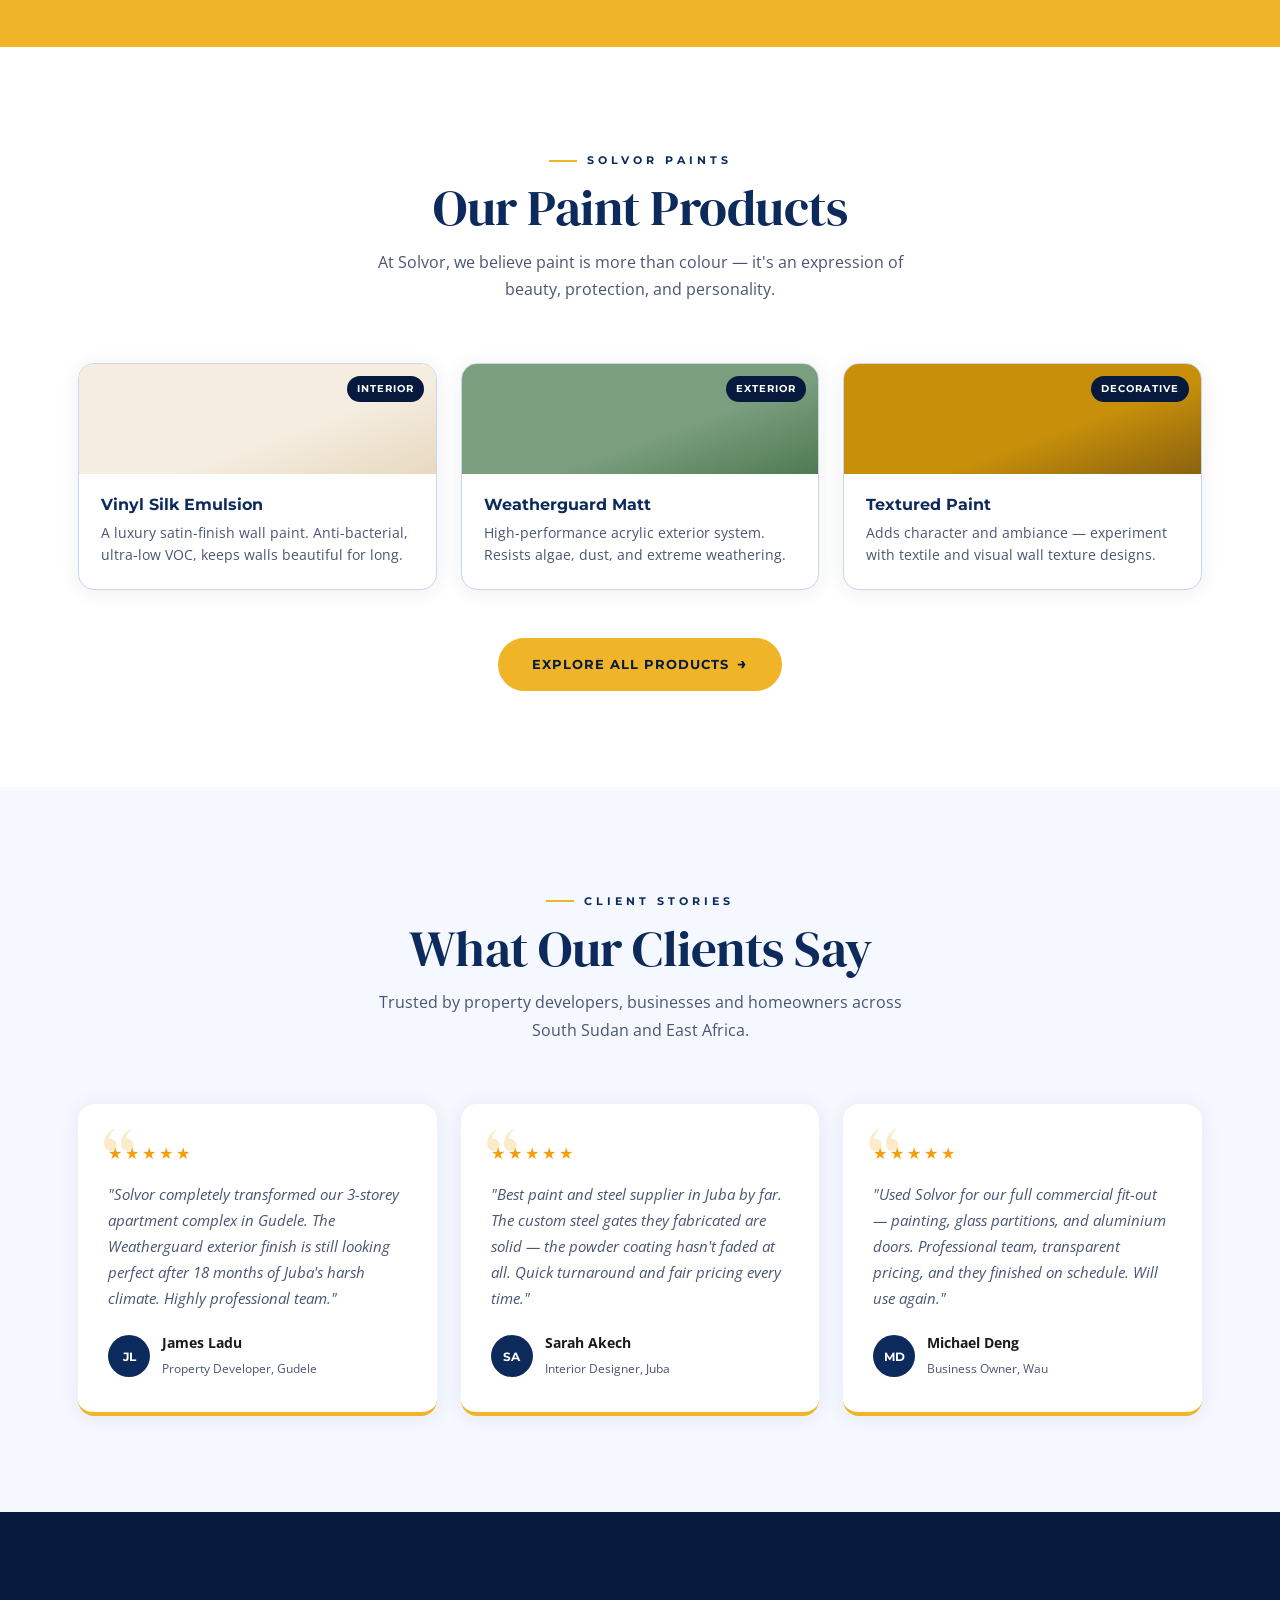
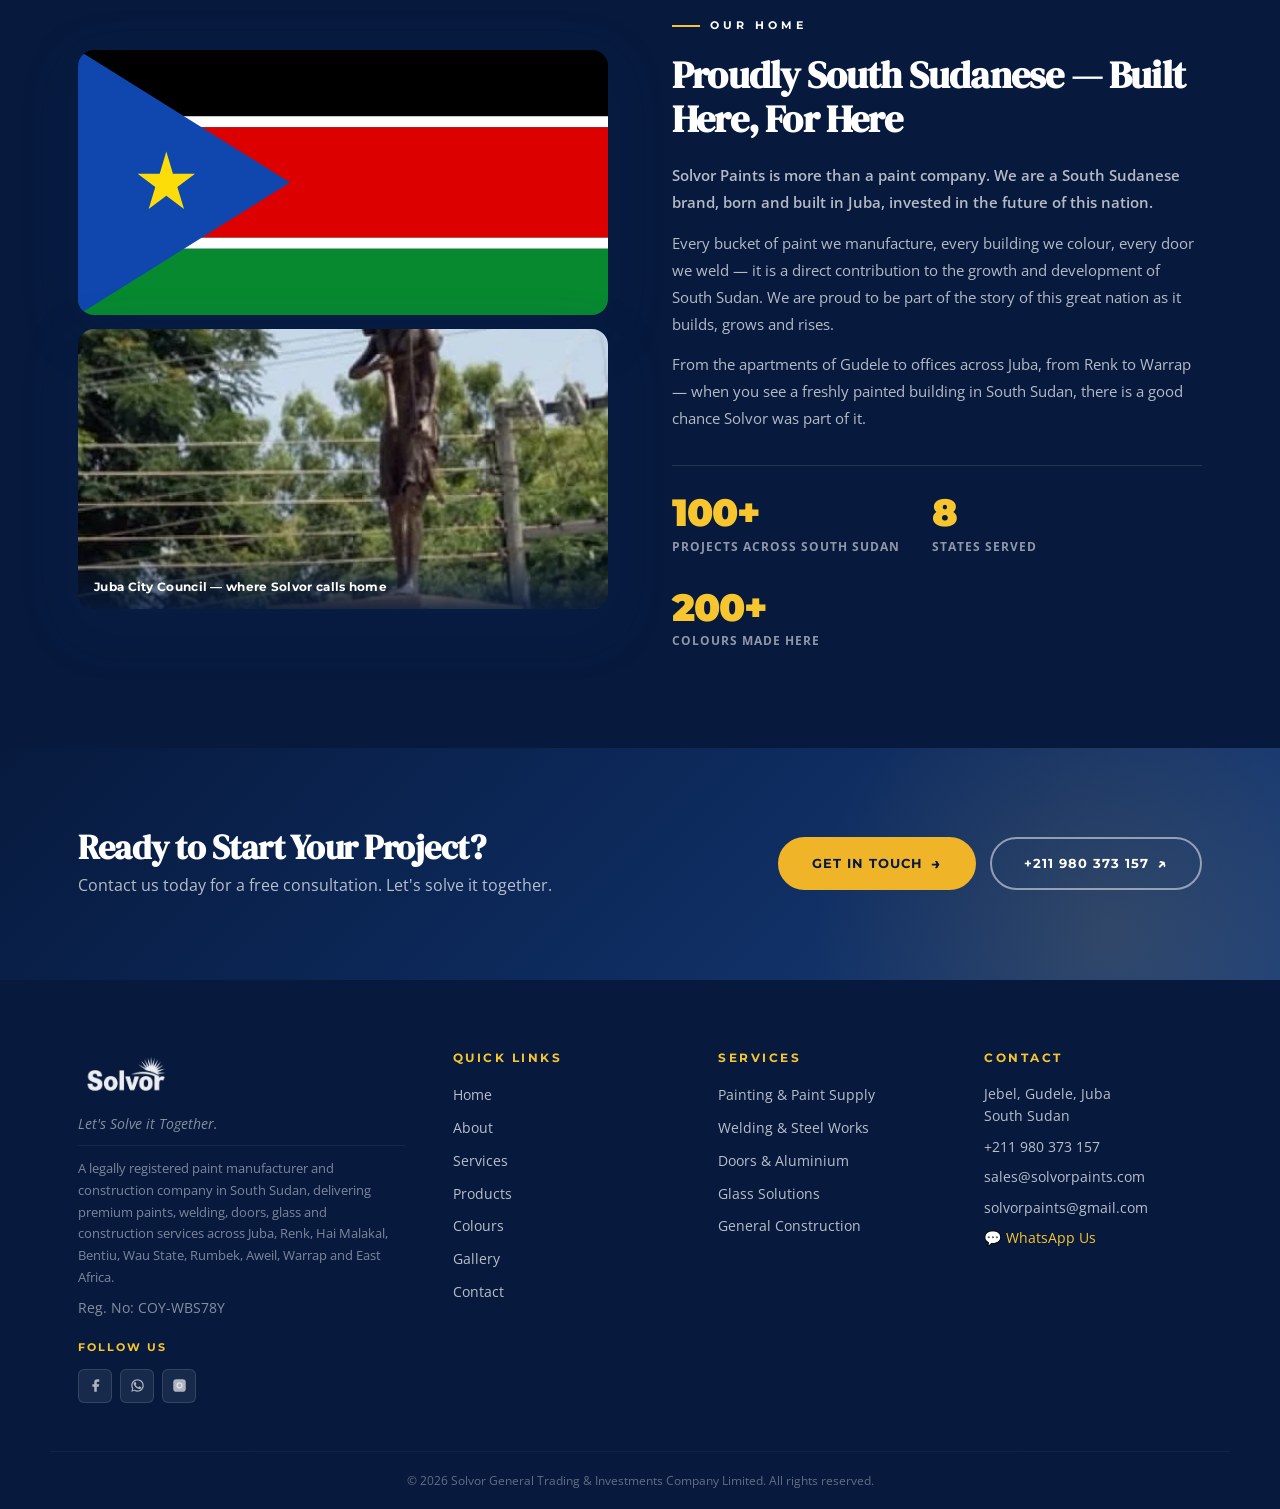
==== commit 3562766e: "accessibility, social links, WhatsApp float & product CTAs across all pages - Skip-to-main-content l" ====
--- a/index.html
+++ b/index.html
@@ -143,6 +143,7 @@
 </head>
 
 <body>
+  <a class="skip-link" href="#main-content">Skip to main content</a>
 
   <!-- TOP CONTACT BAR -->
   <div class="topbar">
@@ -233,6 +234,7 @@
   </nav>
 
   <!-- HERO CAROUSEL -->
+  <main id="main-content">
   <section class="hero-carousel" id="home">
     <div class="carousel-track" id="carouselTrack">
       <div class="carousel-slide active">
@@ -241,7 +243,7 @@
         <div class="slide-overlay"></div>
         <div class="slide-content">
           <p class="hero-eyebrow">Solvor Paints — Made in South Sudan</p>
-          <h1>Colour That <span>Protects</span><br>&amp; Inspires</h1>
+          <h1>Colour That <span>Protects</span> &amp; Inspires</h1>
           <p class="hero-subtitle">Premium interior &amp; exterior paints with 200+ decorative colours for every surface
             and style.</p>
           <div class="hero-cta">
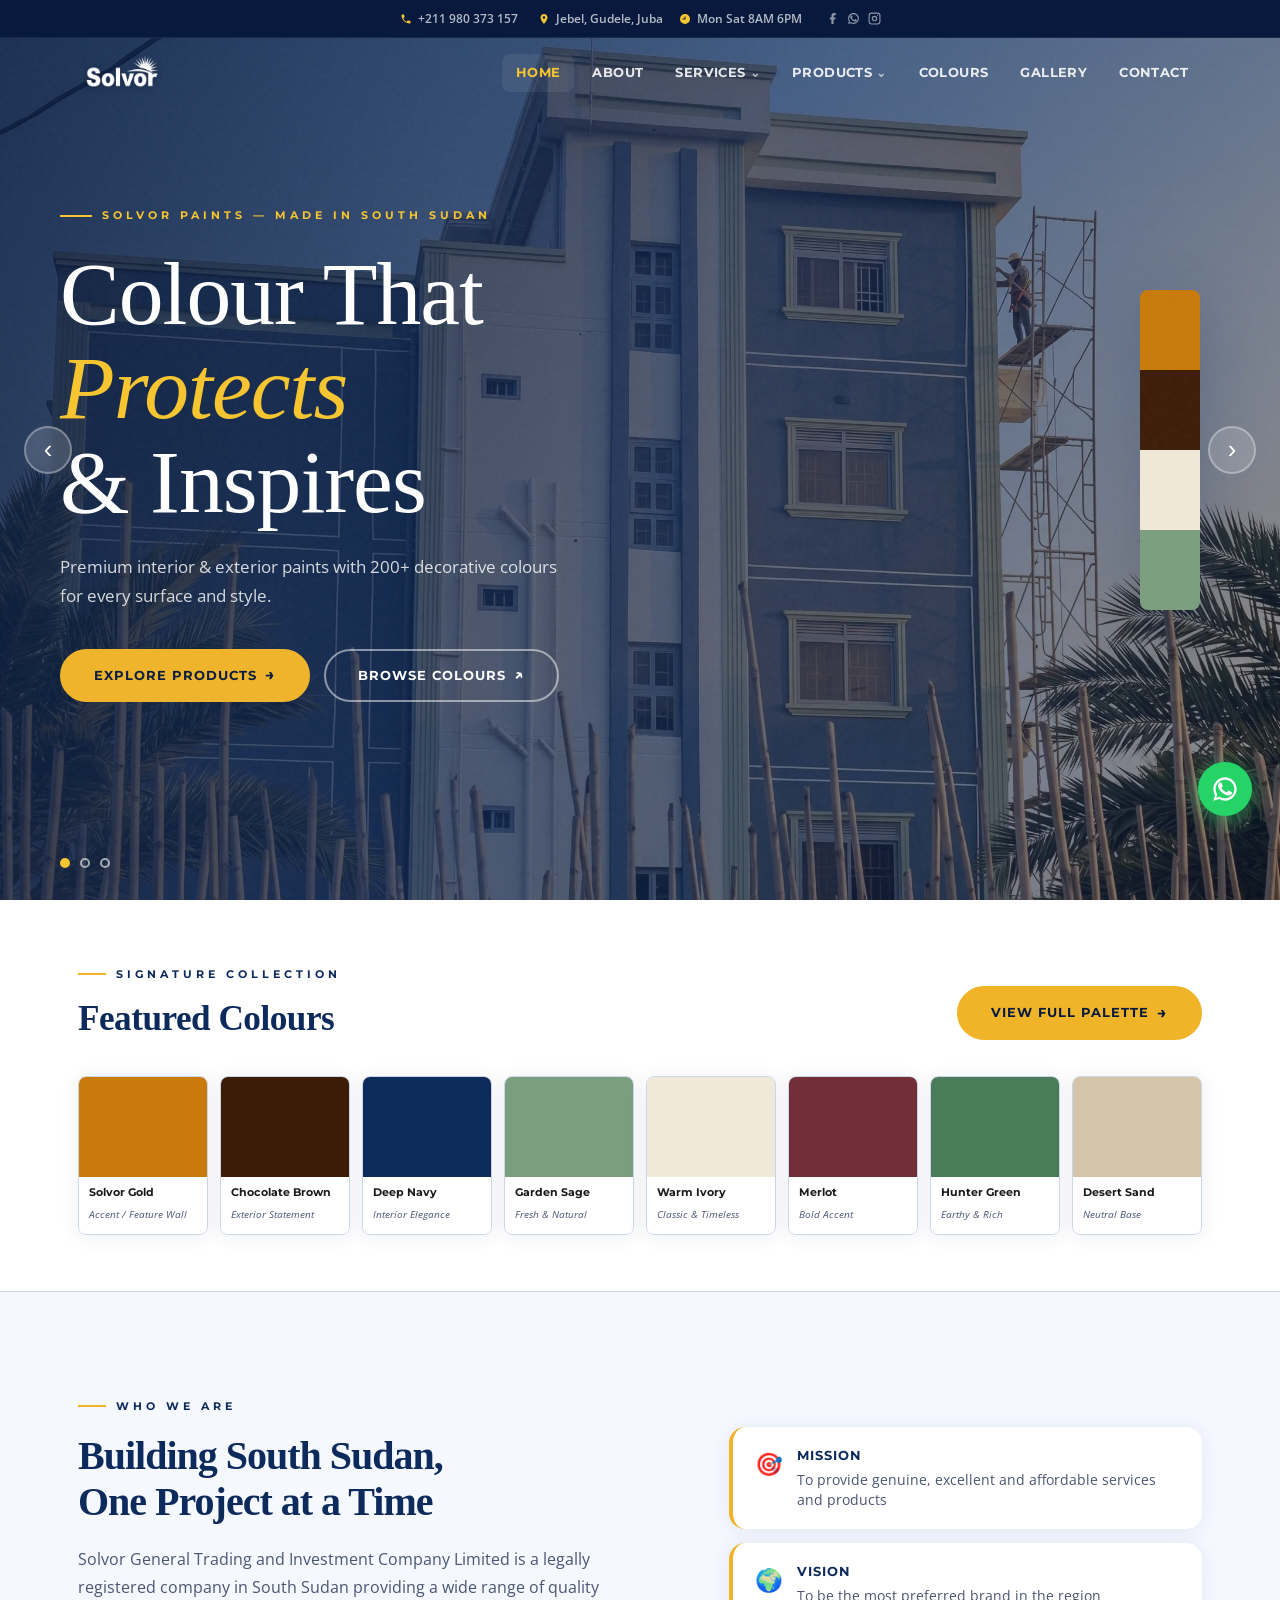
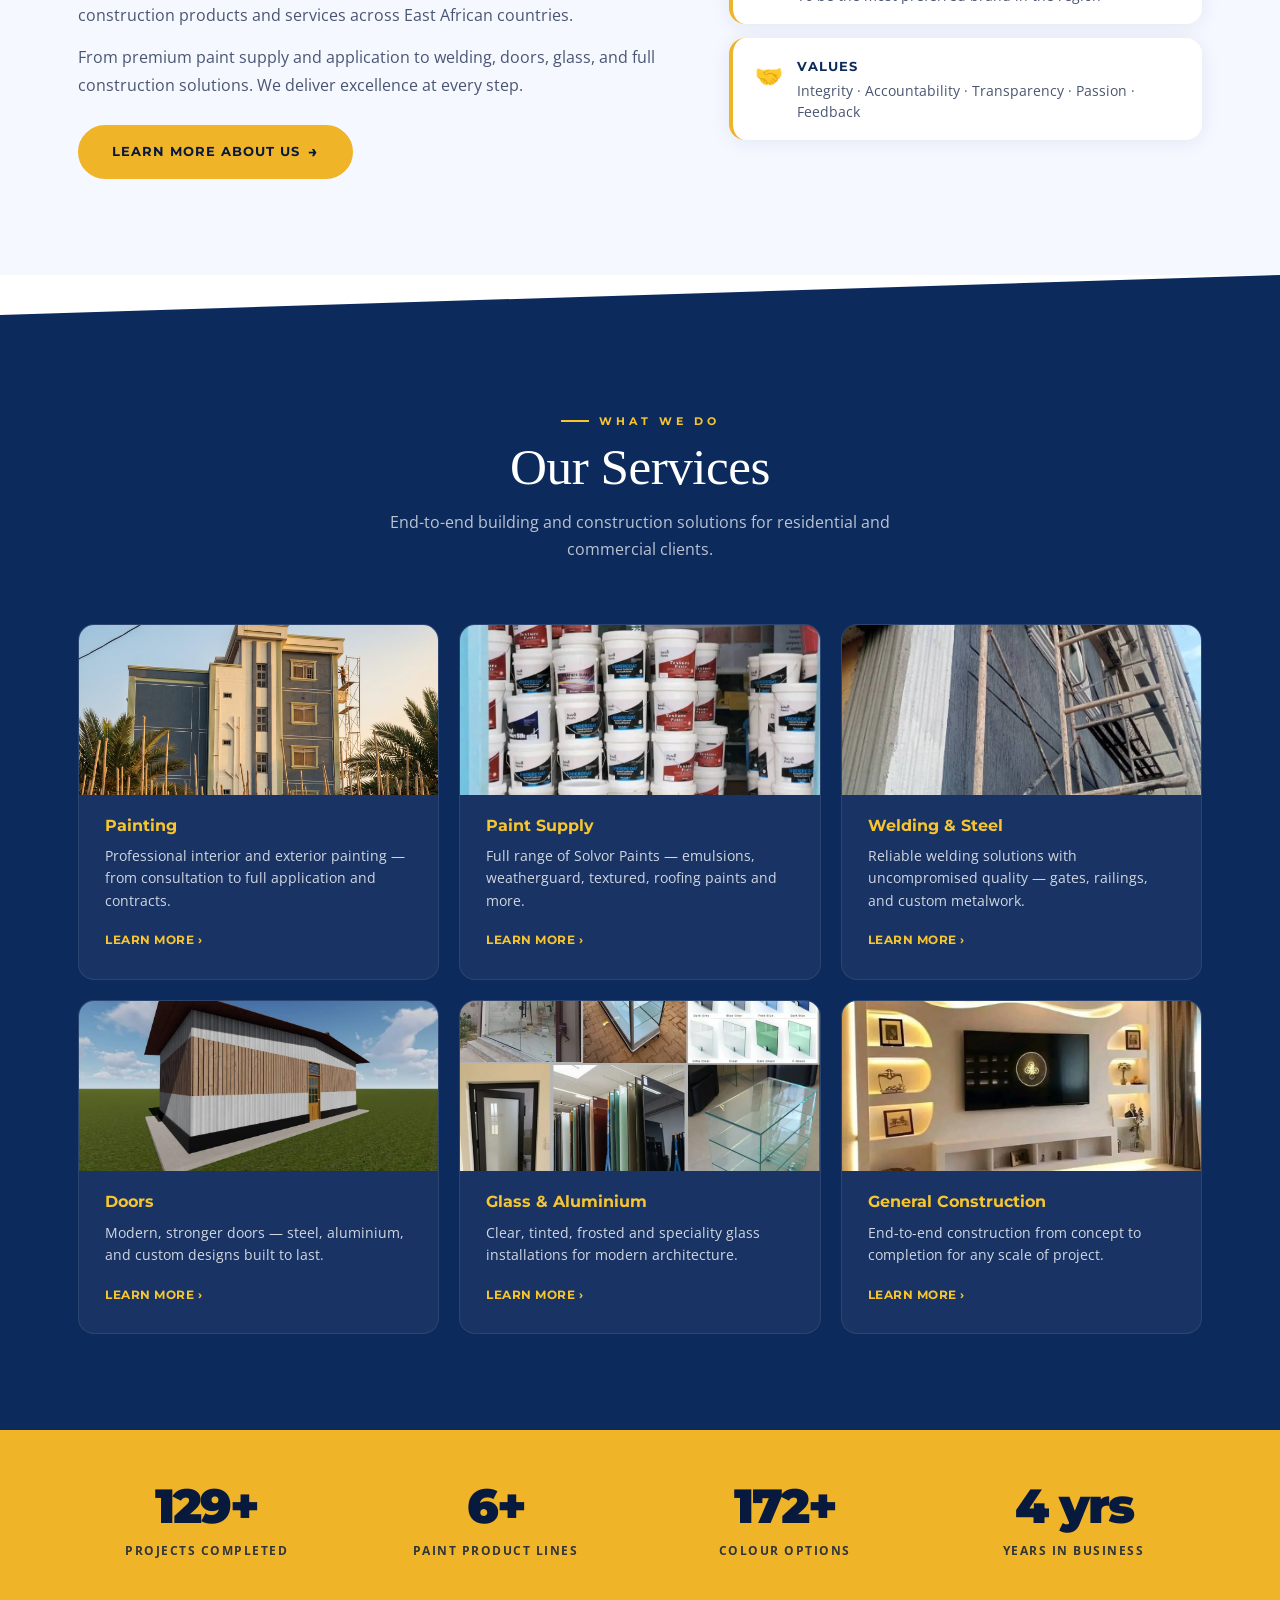
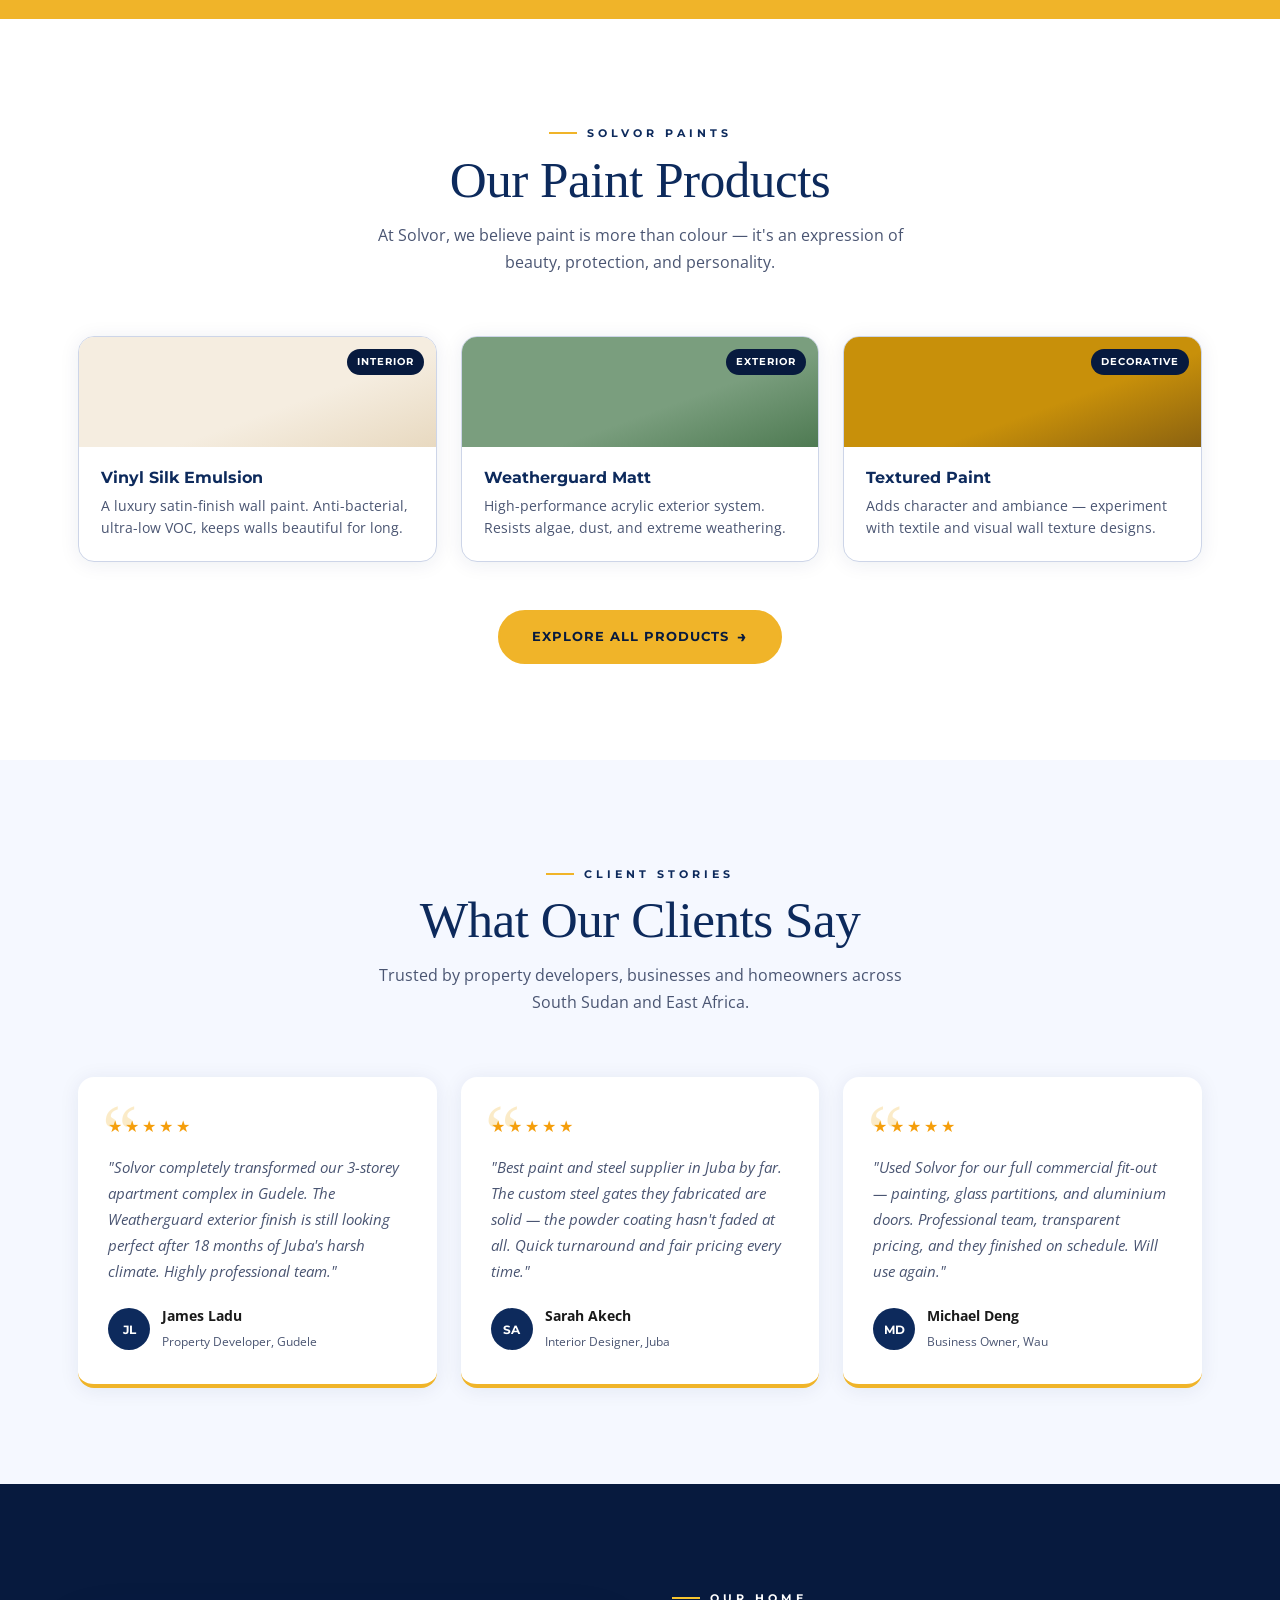
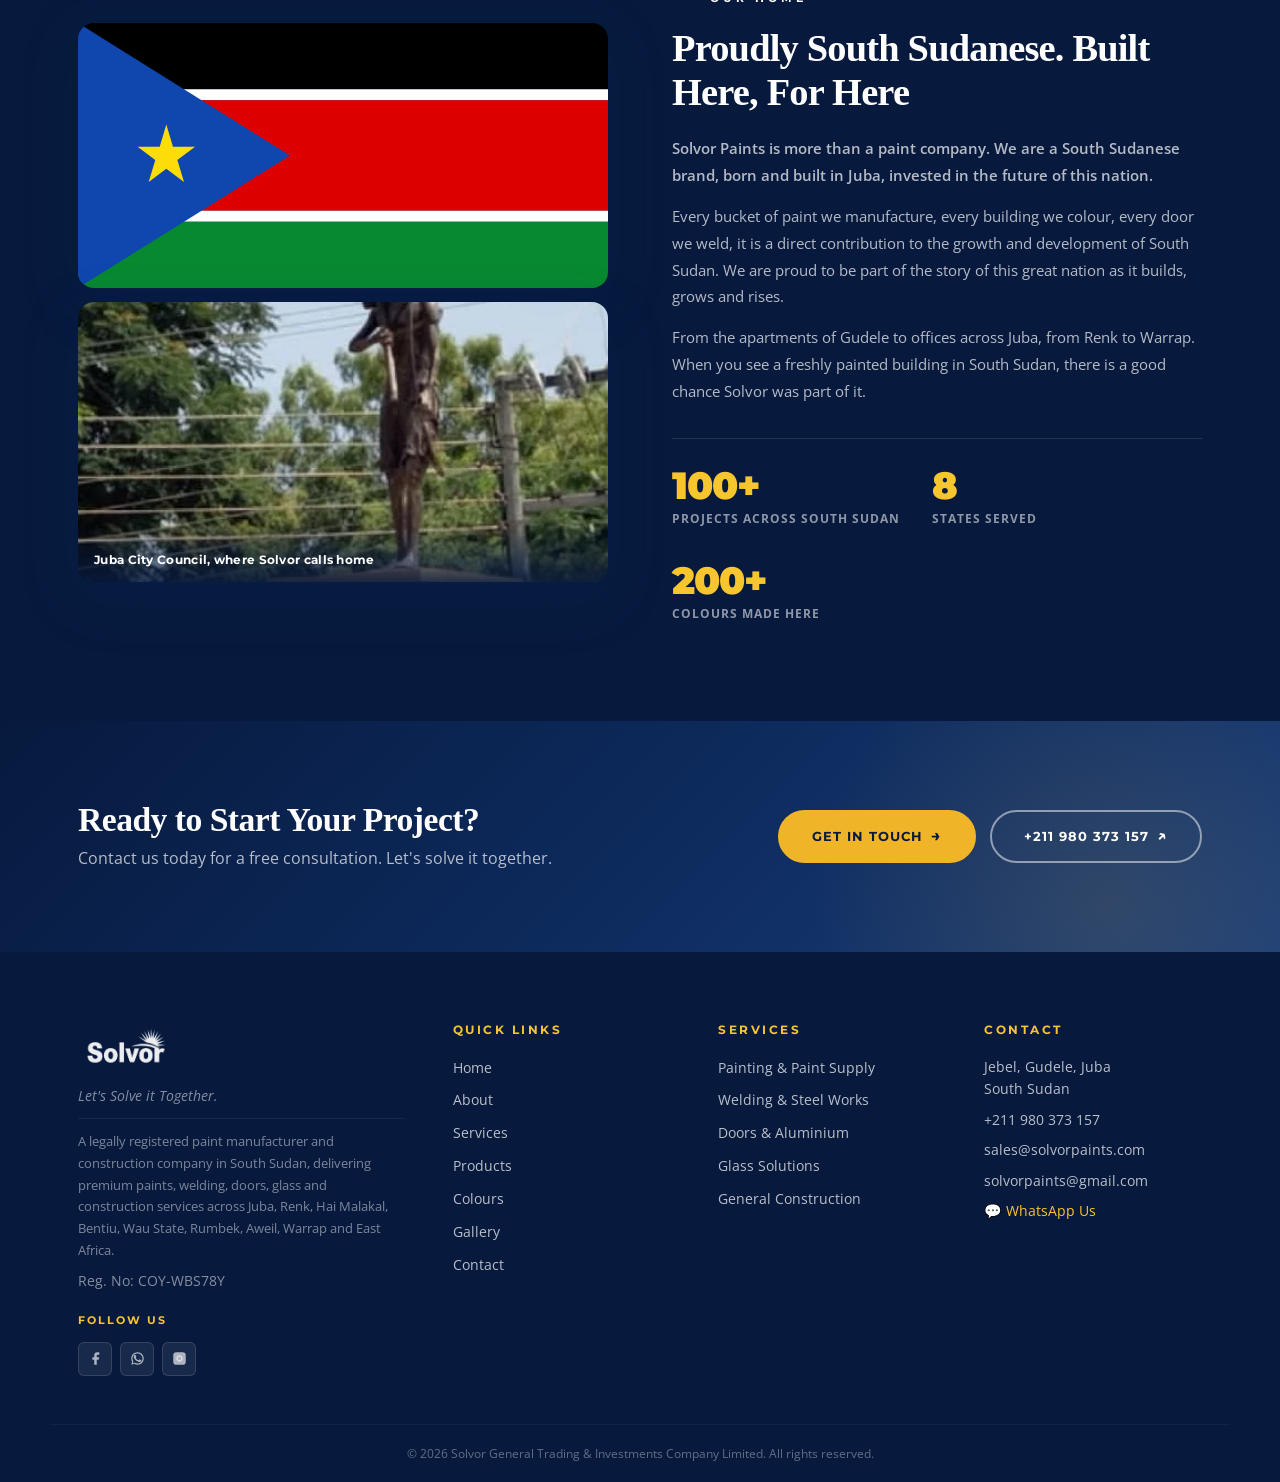
==== commit a7cbcc9c: "fix HTML bugs across all pages: orphaned text, unclosed main, broken nav links - Remove stray orphan" ====
--- a/index.html
+++ b/index.html
@@ -4,7 +4,7 @@
 <head>
   <meta charset="UTF-8" />
   <meta name="viewport" content="width=device-width, initial-scale=1.0" />
-  <title>Solvor Paints — Premium Paints &amp; Construction | Juba, South Sudan</title>
+  <title>Solvor Paints — Premium Paints &amp; Construction Services | Juba, South Sudan</title>
   <meta name="description"
     content="Solvor General Trading &amp; Investments offers premium interior &amp; exterior paints, welding, doors, glass and full construction services across South Sudan and East Africa. 200+ colours. Call +211 980 373 157." />
   <meta name="keywords"
@@ -25,7 +25,6 @@
     content="Premium paints, welding, doors, glass &amp; construction services across East Africa." />
   <meta name="twitter:image" content="https://solvorpaints.com/images/solvor paints Apartment painting project.webp" />
   <!-- Favicon -->
-  <meta name="theme-color" content="#0d2a5c" />
   <link rel="icon" type="image/png" href="images/solvor favicon.png" />
   <!-- Schema.org: LocalBusiness -->
   <script type="application/ld+json">
@@ -135,15 +134,12 @@
   }
   </script>
   <link rel="stylesheet" href="styles.css" />
-  <link rel="preconnect" href="https://fonts.googleapis.com" />
-  <link rel="preconnect" href="https://fonts.gstatic.com" crossorigin />
   <link
-    href="https://fonts.googleapis.com/css2?family=DM+Serif+Display:ital@0;1&family=Montserrat:wght@400;600;700;800;900&family=Open+Sans:wght@400;600&display=swap"
+    href="https://fonts.googleapis.com/css2?family=Montserrat:wght@400;600;700;800;900&family=Open+Sans:wght@400;600&display=swap"
     rel="stylesheet" />
 </head>
 
 <body>
-  <a class="skip-link" href="#main-content">Skip to main content</a>
 
   <!-- TOP CONTACT BAR -->
   <div class="topbar">
@@ -196,7 +192,7 @@
   <nav class="navbar" id="navbar">
     <div class="nav-container">
       <a href="/" class="nav-logo">
-        <img src="images/solvor company logo.webp" alt="Solvor Paints" class="nav-logo-img" fetchpriority="high" />
+        <img src="images/solvor company logo.webp" alt="Solvor Paints" class="nav-logo-img" />
       </a>
       <button class="nav-toggle" id="nav-toggle" aria-label="Toggle navigation">
         <span></span><span></span><span></span>
@@ -234,7 +230,6 @@
   </nav>
 
   <!-- HERO CAROUSEL -->
-  <main id="main-content">
   <section class="hero-carousel" id="home">
     <div class="carousel-track" id="carouselTrack">
       <div class="carousel-slide active">
@@ -243,7 +238,7 @@
         <div class="slide-overlay"></div>
         <div class="slide-content">
           <p class="hero-eyebrow">Solvor Paints — Made in South Sudan</p>
-          <h1>Colour That <span>Protects</span> &amp; Inspires</h1>
+          <h1>Colour That <span>Protects</span><br>&amp; Inspires</h1>
           <p class="hero-subtitle">Premium interior &amp; exterior paints with 200+ decorative colours for every surface
             and style.</p>
           <div class="hero-cta">
@@ -264,7 +259,7 @@
         <div class="slide-overlay"></div>
         <div class="slide-content">
           <p class="hero-eyebrow">Painting · Welding · Doors · Construction</p>
-          <h2 class="slide-h1">Built to Last,<br>Designed to <span>Impress</span></h2>
+          <h1>Built to Last,<br>Designed to <span>Impress</span></h1>
           <p class="hero-subtitle">From large apartment blocks to residential homes — professional painting and
             construction across East Africa.</p>
           <div class="hero-cta">
@@ -285,7 +280,7 @@
         <div class="slide-overlay"></div>
         <div class="slide-content">
           <p class="hero-eyebrow">Serving South Sudan &amp; East Africa</p>
-          <h2 class="slide-h1">Your Complete<br><span>Paint</span> Solution</h2>
+          <h1>Your Complete<br><span>Paint</span> Solution</h1>
           <p class="hero-subtitle">Weatherguard, Vinyl Silk, Texture Paste, Undercoat and more — the full Solvor range,
             ready for your project.</p>
           <div class="hero-cta">
@@ -564,20 +559,26 @@
 
         <div class="ss-pride-images">
           <div class="ss-pride-img-main">
-            <img src="images/south-sudan-flag.svg" alt="South Sudan flag — Solvor Paints proudly serves this nation" loading="lazy" />
+            <img src="images/south-sudan-flag.svg" alt="South Sudan flag — Solvor Paints proudly serves this nation"
+              loading="lazy" />
           </div>
           <div class="ss-pride-img-secondary">
-            <img src="images/Solvor paint Juba.webp" alt="Juba City Council — Solvor Paints proudly serves Juba, South Sudan" loading="lazy" />
-            <div class="ss-pride-img-caption">Juba City Council — where Solvor calls home</div>
+            <img src="images/Solvor paint Juba.webp"
+              alt="Juba City Council — Solvor Paints proudly serves Juba, South Sudan" loading="lazy" />
+            <div class="ss-pride-img-caption">Juba City Council, where Solvor calls home</div>
           </div>
         </div>
 
         <div class="ss-pride-text">
           <span class="section-label">Our Home</span>
-          <h2>Proudly South Sudanese — Built Here, For Here</h2>
-          <p class="ss-pride-lead">Solvor Paints is more than a paint company. We are a South Sudanese brand, born and built in Juba, invested in the future of this nation.</p>
-          <p>Every bucket of paint we manufacture, every building we colour, every door we weld — it is a direct contribution to the growth and development of South Sudan. We are proud to be part of the story of this great nation as it builds, grows and rises.</p>
-          <p>From the apartments of Gudele to offices across Juba, from Renk to Warrap — when you see a freshly painted building in South Sudan, there is a good chance Solvor was part of it.</p>
+          <h2>Proudly South Sudanese. Built Here, For Here</h2>
+          <p class="ss-pride-lead">Solvor Paints is more than a paint company. We are a South Sudanese brand, born and
+            built in Juba, invested in the future of this nation.</p>
+          <p>Every bucket of paint we manufacture, every building we colour, every door we weld, it is a direct
+            contribution to the growth and development of South Sudan. We are proud to be part of the story of this
+            great nation as it builds, grows and rises.</p>
+          <p>From the apartments of Gudele to offices across Juba, from Renk to Warrap. When you see a freshly painted
+            building in South Sudan, there is a good chance Solvor was part of it.</p>
           <div class="ss-pride-stats">
             <div class="ss-stat">
               <span class="ss-stat-num">100+</span>
@@ -613,6 +614,7 @@
   </section>
 
   <!-- FOOTER -->
+  </main>
   <footer class="footer">
     <div class="container footer-inner">
       <div class="footer-brand">
--- a/styles.css
+++ b/styles.css
@@ -1,6 +1,20 @@
 /* ============================================================
    SOLVOR — STYLES  (Sherwin-Williams inspired)
    ============================================================ */
+
+/* ── Skip Navigation ──────────────────────────────────────── */
+.skip-link {
+  position: absolute;
+  top: -100%;
+  left: 0;
+  padding: 10px 20px;
+  background: var(--primary, #0d2a5c);
+  color: #fff;
+  font-weight: 700;
+  z-index: 9999;
+  text-decoration: none;
+}
+.skip-link:focus { top: 0; }
 
 /* ── Reset & Base ─────────────────────────────────────────── */
 *, *::before, *::after { box-sizing: border-box; margin: 0; padding: 0; }
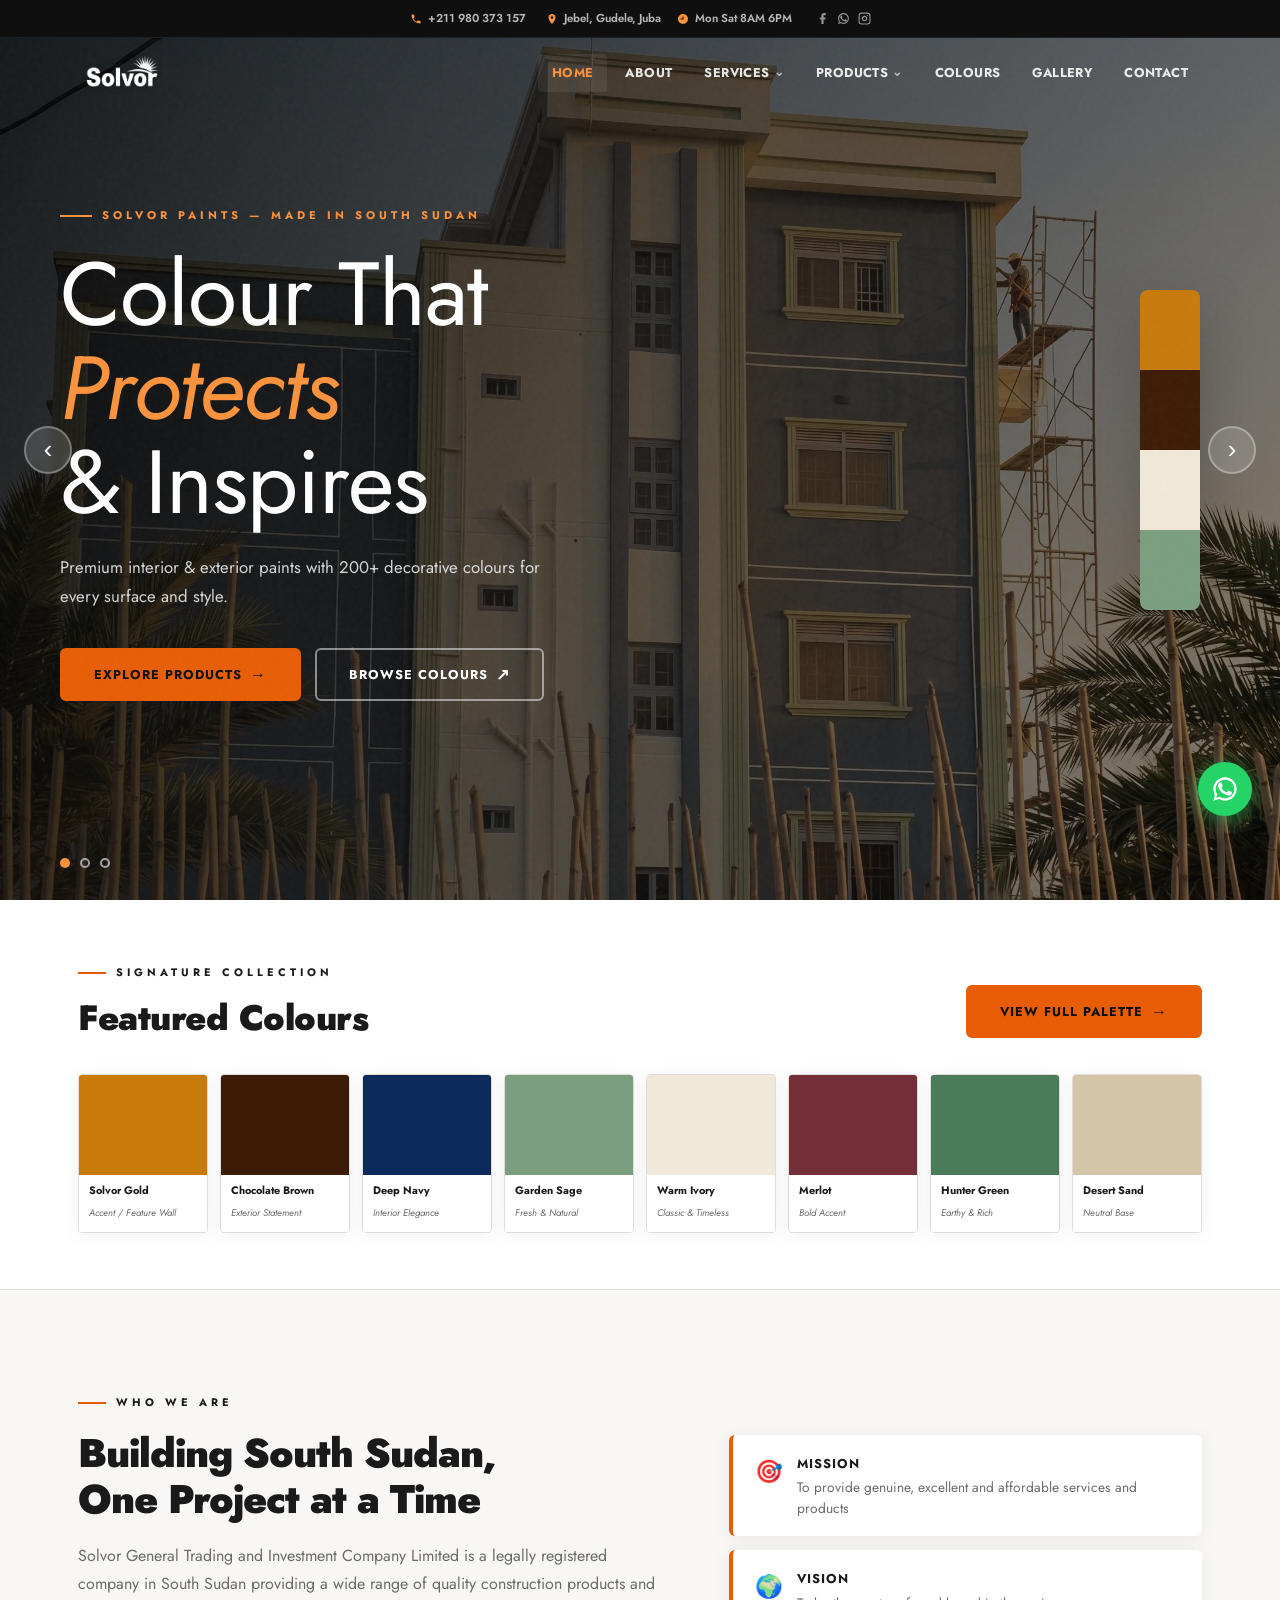
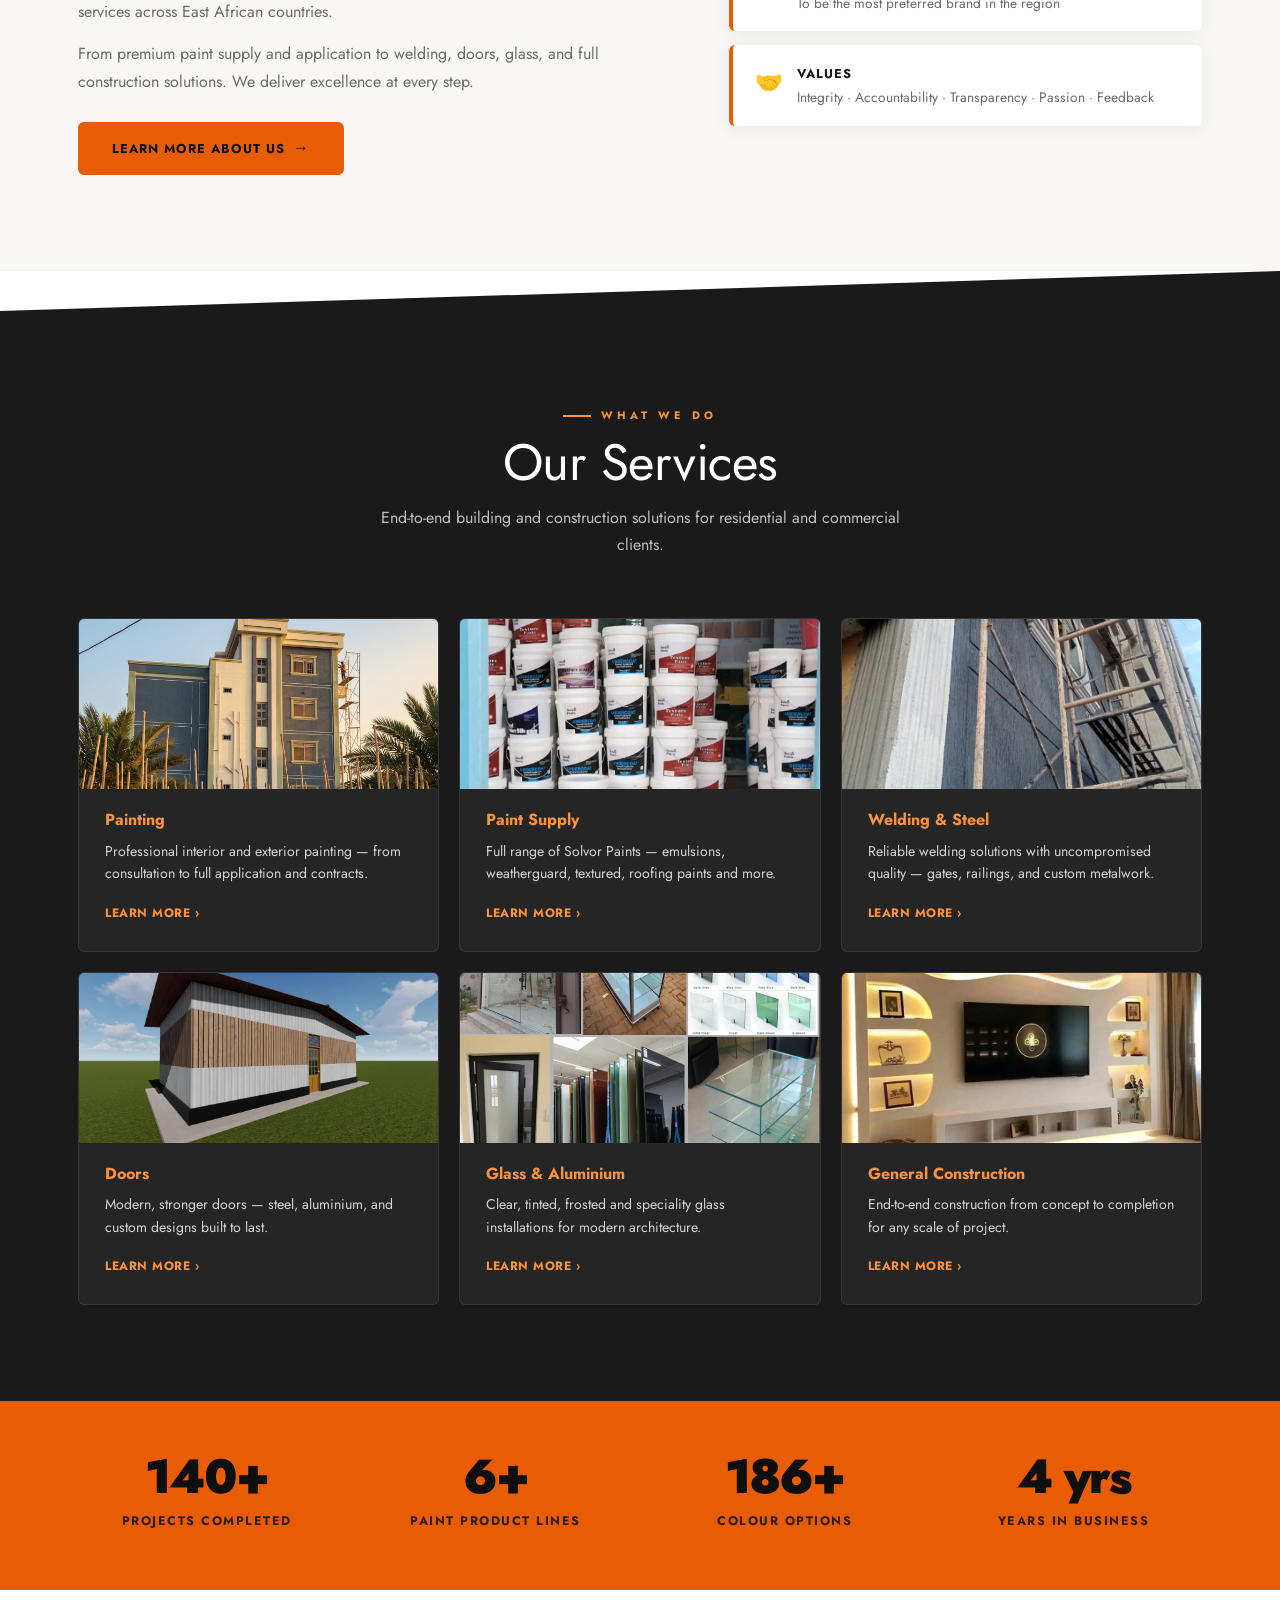
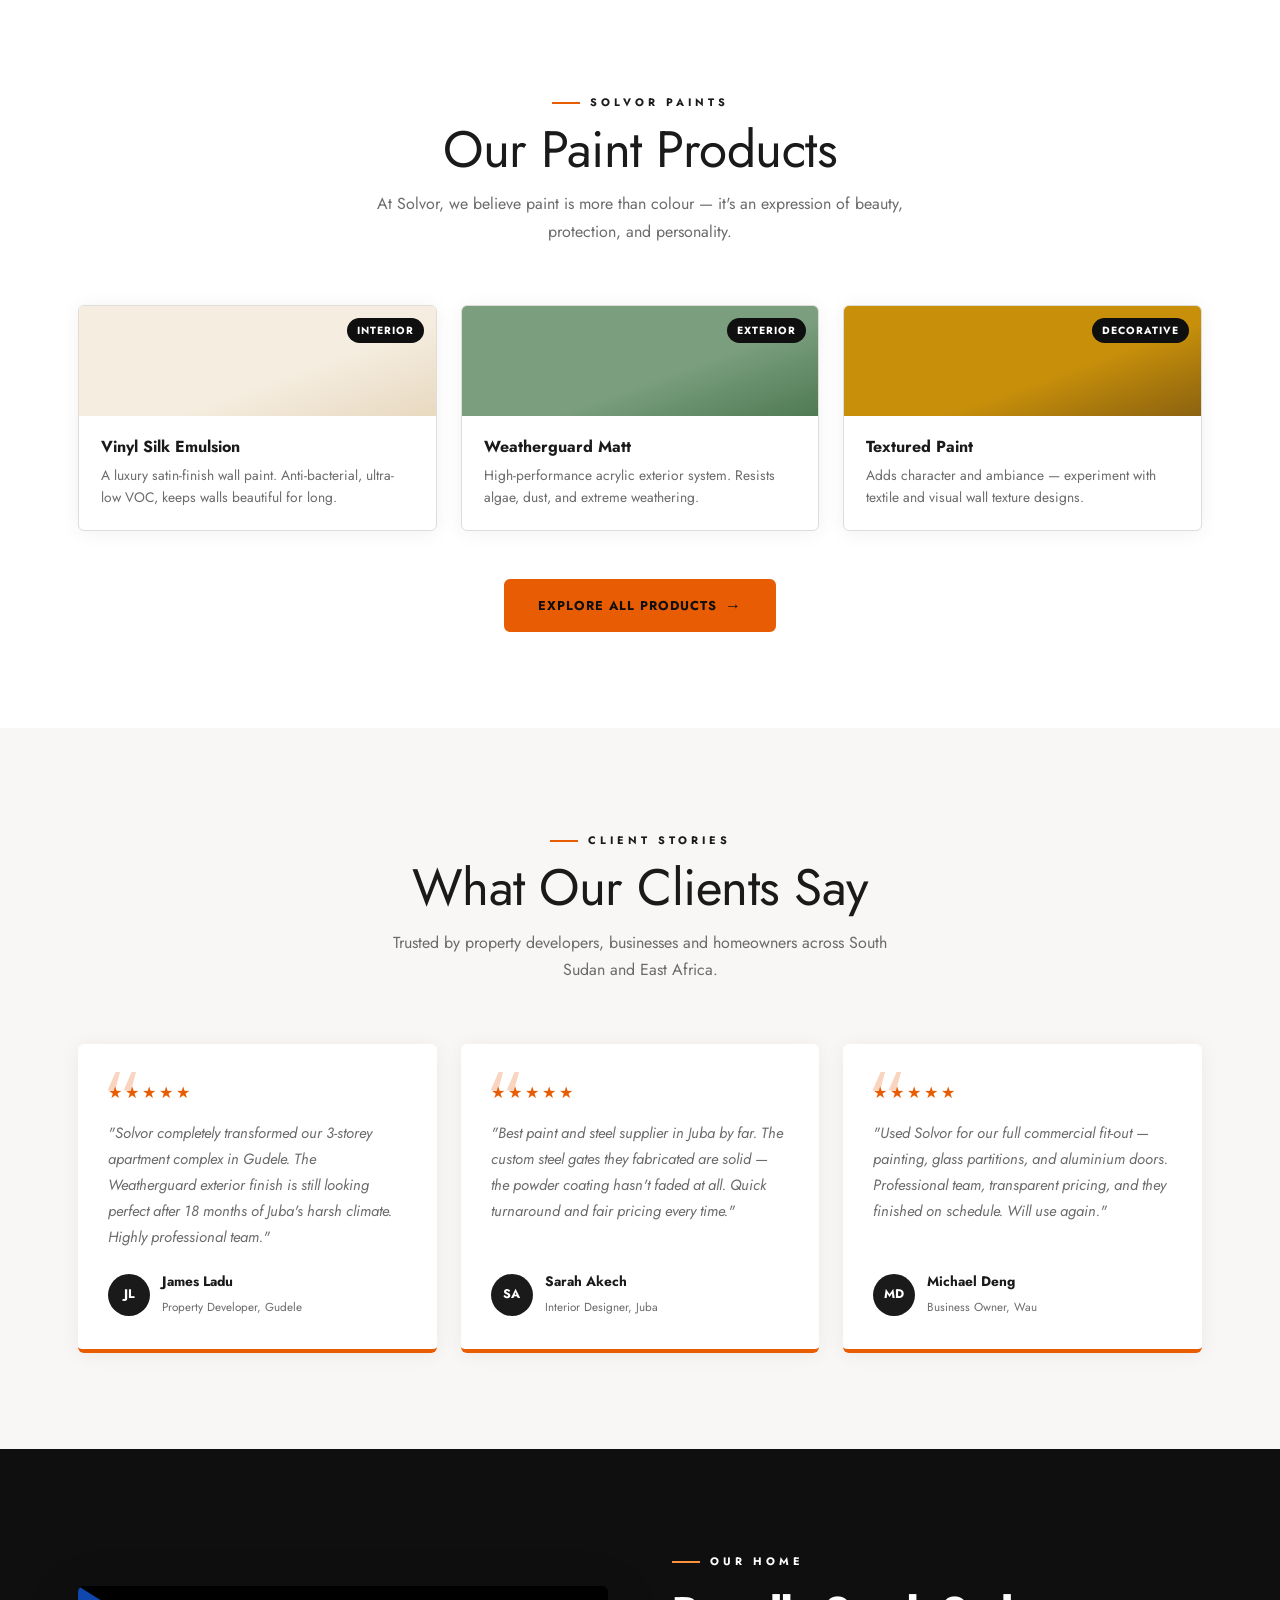
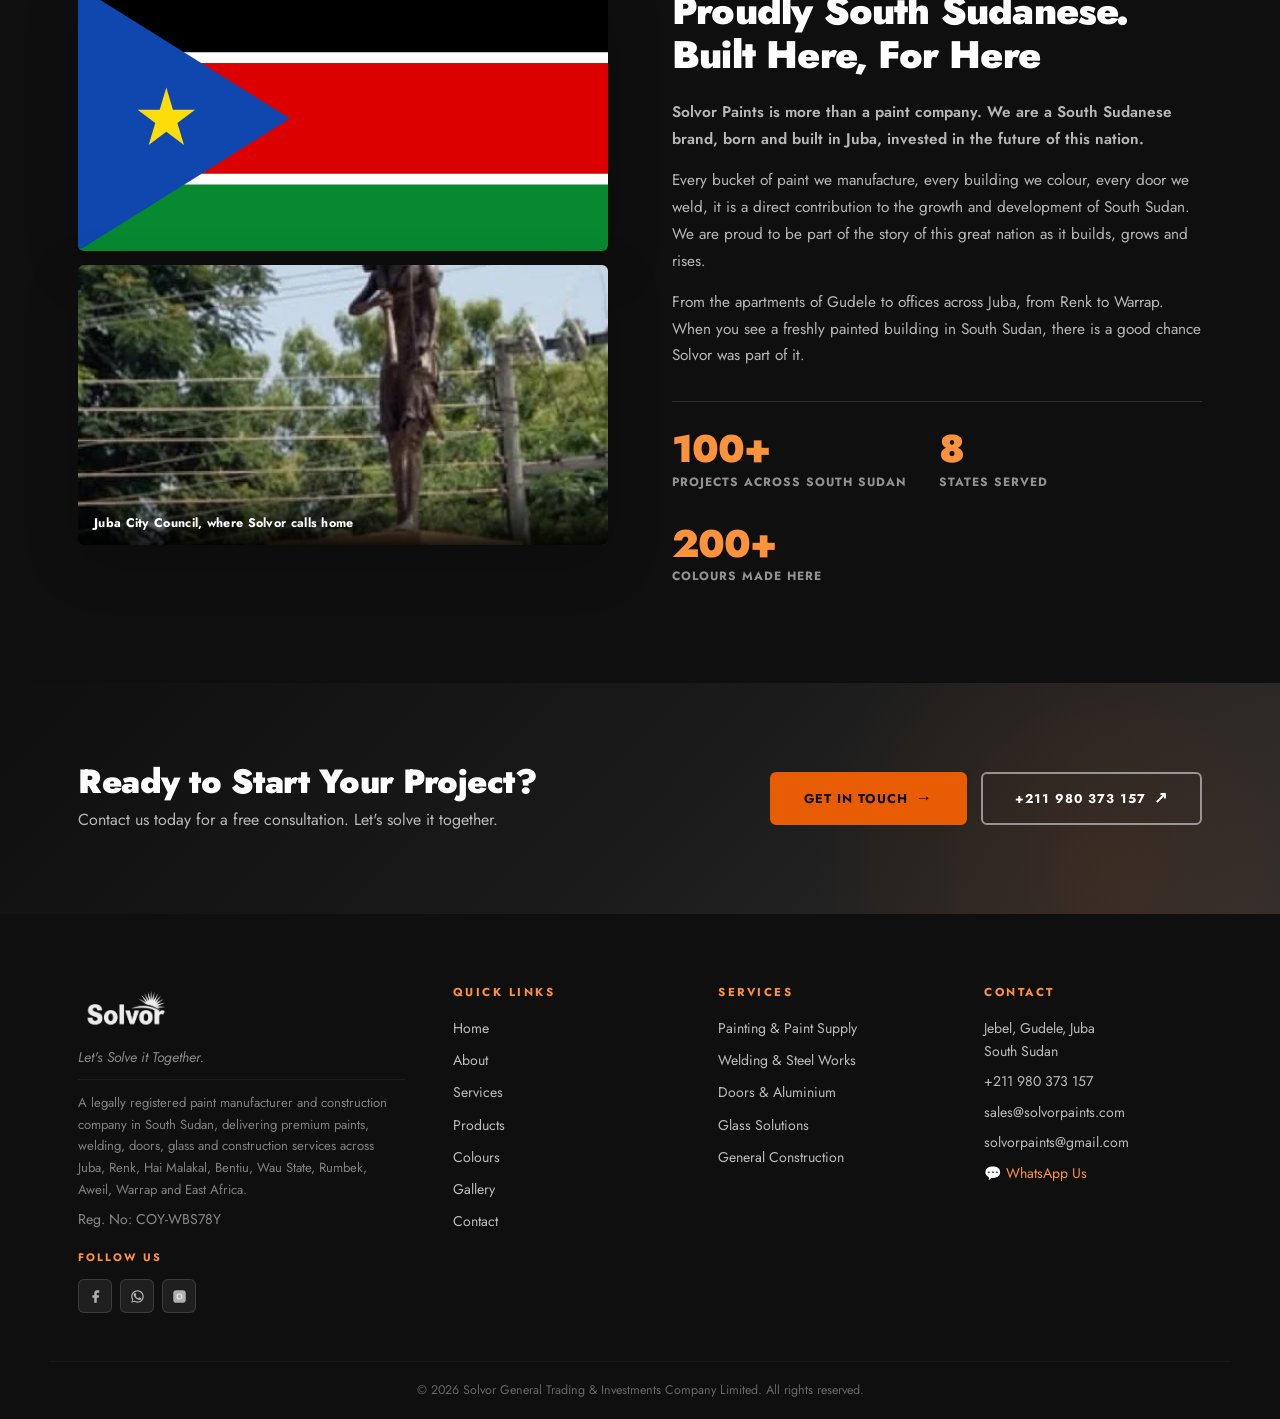
==== commit 94a6e460: "redesign to Benher-style: Jost font, charcoal/orange palette, rectangular elements - Replace DM Seri" ====
--- a/index.html
+++ b/index.html
@@ -135,7 +135,7 @@
   </script>
   <link rel="stylesheet" href="styles.css" />
   <link
-    href="https://fonts.googleapis.com/css2?family=Montserrat:wght@400;600;700;800;900&family=Open+Sans:wght@400;600&display=swap"
+    href="https://fonts.googleapis.com/css2?family=Jost:ital,wght@0,400;0,500;0,600;0,700;0,800;1,400;1,700&display=swap"
     rel="stylesheet" />
 </head>
 
--- a/styles.css
+++ b/styles.css
@@ -8,7 +8,7 @@
   top: -100%;
   left: 0;
   padding: 10px 20px;
-  background: var(--primary, #0d2a5c);
+  background: var(--primary, #1a1a1a);
   color: #fff;
   font-weight: 700;
   z-index: 9999;
@@ -20,37 +20,37 @@
 *, *::before, *::after { box-sizing: border-box; margin: 0; padding: 0; }
 
 :root {
-  /* Theme: Navy Blue · White · Yellow */
-  --primary:      #0d2a5c;
-  --primary-dark: #071a3e;
-  --accent:       #f0b429;
-  --accent-light: #f7c52e;
-  --navy:         #0d2a5c;
-  --navy-light:   #1a3e7a;
+  /* Theme: Charcoal · White · Orange (Benher-inspired) */
+  --primary:      #1a1a1a;
+  --primary-dark: #0f0f0f;
+  --accent:       #e85d04;
+  --accent-light: #fb923c;
+  --navy:         #1a1a1a;
+  --navy-light:   #2d2d2d;
   --white:        #ffffff;
-  --off-white:    #f5f8ff;
-  --light-gray:   #eef1f8;
+  --off-white:    #f8f7f5;
+  --light-gray:   #f0ede8;
   --text:         #1a1a1a;
-  --text-muted:   #4a5572;
-  --border:       #cdd5e8;
+  --text-muted:   #6b6b6b;
+  --border:       #e0ddd8;
   /* Fonts */
-  --font-display: 'DM Serif Display', Georgia, serif;
-  --font-sans:    'Montserrat', sans-serif;
-  --font-body:    'Open Sans', sans-serif;
+  --font-display: 'Jost', sans-serif;
+  --font-sans:    'Jost', sans-serif;
+  --font-body:    'Jost', sans-serif;
   /* Sizing */
-  --radius:    16px;
-  --radius-sm: 8px;
-  --radius-pill: 100px;
-  --shadow:    0 2px 20px rgba(13,42,92,0.08);
-  --shadow-md: 0 8px 32px rgba(13,42,92,0.14);
-  --shadow-lg: 0 16px 56px rgba(13,42,92,0.22);
+  --radius:    6px;
+  --radius-sm: 4px;
+  --radius-pill: 6px;
+  --shadow:    0 2px 20px rgba(0,0,0,0.06);
+  --shadow-md: 0 8px 32px rgba(0,0,0,0.12);
+  --shadow-lg: 0 16px 56px rgba(0,0,0,0.20);
   --transition: all 0.3s cubic-bezier(0.4,0,0.2,1);
   --topbar-h: 38px;
   --nav-h: 70px;
 }
 
 html { scroll-behavior: smooth; }
-body { font-family: 'Open Sans', sans-serif; color: var(--text); background: var(--white); line-height: 1.7; }
+body { font-family: 'Jost', sans-serif; color: var(--text); background: var(--white); line-height: 1.65; }
 a { color: inherit; text-decoration: none; }
 ul { list-style: none; }
 img { max-width: 100%; display: block; }
@@ -64,7 +64,7 @@
 /* ── Typography scale ─────────────────────────────────────── */
 h1, h2, h3, h4 { font-family: var(--font-sans); line-height: 1.15; }
 /* Display headings — serif for editorial gravitas */
-h2 { font-family: var(--font-display); font-weight: 400; letter-spacing: -0.3px; }
+h2 { font-family: var(--font-display); font-weight: 800; letter-spacing: -0.5px; }
 .section-header h2,
 .about-teaser-text h2,
 .about-text h2,
@@ -72,7 +72,7 @@
 .cta-inner h2,
 .page-hero-content h1 {
   font-family: var(--font-display);
-  font-weight: 400;
+  font-weight: 800;
 }
 
 /* ── Buttons ──────────────────────────────────────────────── */
@@ -110,7 +110,7 @@
   background: var(--accent-light);
   border-color: var(--accent-light);
   transform: translateY(-2px);
-  box-shadow: 0 8px 28px rgba(240,180,41,0.50);
+  box-shadow: 0 8px 28px rgba(232,93,4,0.45);
 }
 .btn-primary:hover::after { transform: translateX(4px); }
 
@@ -242,14 +242,14 @@
 }
 .nav-logo-img:hover { opacity: 0.88; }
 .logo-text {
-  font-family: 'Montserrat', sans-serif;
+  font-family: 'Jost', sans-serif;
   font-size: 1.55rem;
   font-weight: 900;
   color: var(--white);
   letter-spacing: -1px;
 }
 .logo-sub {
-  font-family: 'Montserrat', sans-serif;
+  font-family: 'Jost', sans-serif;
   font-size: 0.78rem;
   font-weight: 700;
   color: var(--accent-light);
@@ -271,7 +271,7 @@
   gap: 4px;
   padding: 8px 14px;
   color: rgba(255,255,255,0.88);
-  font-family: 'Montserrat', sans-serif;
+  font-family: 'Jost', sans-serif;
   font-size: 0.8rem;
   font-weight: 700;
   letter-spacing: 0.4px;
@@ -314,7 +314,7 @@
   display: block;
   padding: 10px 18px;
   color: var(--text);
-  font-family: 'Open Sans', sans-serif;
+  font-family: 'Jost', sans-serif;
   font-size: 0.88rem;
   font-weight: 600;
   transition: var(--transition);
@@ -387,10 +387,10 @@
 .about-photo-badge {
   position: absolute;
   bottom: 0; left: 0; right: 0;
-  background: linear-gradient(transparent, rgba(7,26,62,0.85));
+  background: linear-gradient(transparent, rgba(0,0,0,0.85));
   padding: 40px 24px 20px;
   color: var(--white);
-  font-family: 'Montserrat', sans-serif;
+  font-family: 'Jost', sans-serif;
   font-size: 0.9rem;
   font-weight: 700;
 }
@@ -439,7 +439,7 @@
 .slide-overlay {
   position: absolute;
   inset: 0;
-  background: linear-gradient(110deg, rgba(7,26,62,0.88) 0%, rgba(13,42,92,0.70) 50%, rgba(7,26,62,0.45) 100%);
+  background: linear-gradient(110deg, rgba(0,0,0,0.88) 0%, rgba(20,20,20,0.72) 50%, rgba(0,0,0,0.48) 100%);
 }
 
 .slide-content {
@@ -606,7 +606,7 @@
 }
 .chip-label span {
   display: block;
-  font-family: 'Montserrat', sans-serif;
+  font-family: 'Jost', sans-serif;
   font-size: 0.68rem;
   font-weight: 700;
   color: var(--text);
@@ -709,7 +709,7 @@
 .teaser-icon { font-size: 1.4rem; flex-shrink: 0; }
 .teaser-card strong {
   display: block;
-  font-family: 'Montserrat', sans-serif;
+  font-family: 'Jost', sans-serif;
   font-size: 0.8rem;
   font-weight: 700;
   text-transform: uppercase;
@@ -778,7 +778,7 @@
 .service-link {
   display: inline-block;
   margin-top: 18px;
-  font-family: 'Montserrat', sans-serif;
+  font-family: 'Jost', sans-serif;
   font-size: 0.76rem;
   font-weight: 700;
   letter-spacing: 0.5px;
@@ -799,7 +799,7 @@
 .stat { color: var(--primary-dark); }
 .stat-num {
   display: block;
-  font-family: 'Montserrat', sans-serif;
+  font-family: 'Jost', sans-serif;
   font-size: 3rem;
   font-weight: 900;
   line-height: 1;
@@ -854,7 +854,7 @@
   right: 12px;
   background: var(--primary-dark);
   color: var(--white);
-  font-family: 'Montserrat', sans-serif;
+  font-family: 'Jost', sans-serif;
   font-size: 0.65rem;
   font-weight: 700;
   letter-spacing: 1px;
@@ -910,7 +910,7 @@
   border: 2px solid var(--border);
   border-radius: 4px;
   background: var(--white);
-  font-family: 'Montserrat', sans-serif;
+  font-family: 'Jost', sans-serif;
   font-size: 0.76rem;
   font-weight: 700;
   letter-spacing: 0.5px;
@@ -925,7 +925,7 @@
 .colour-family { margin-bottom: 56px; }
 
 .family-title {
-  font-family: 'Montserrat', sans-serif;
+  font-family: 'Jost', sans-serif;
   font-size: 1.1rem;
   font-weight: 800;
   color: var(--primary);
@@ -975,7 +975,7 @@
 }
 .chip-name {
   display: block;
-  font-family: 'Montserrat', sans-serif;
+  font-family: 'Jost', sans-serif;
   font-size: 0.68rem;
   font-weight: 700;
   color: var(--text);
@@ -1025,7 +1025,7 @@
 .badge-icon { font-size: 1.5rem; flex-shrink: 0; }
 .badge strong {
   display: block;
-  font-family: 'Montserrat', sans-serif;
+  font-family: 'Jost', sans-serif;
   font-size: 0.82rem;
   font-weight: 700;
   color: var(--primary);
@@ -1036,7 +1036,7 @@
 .badge p { font-size: 0.88rem; color: var(--text-muted); margin: 0; }
 
 .about-values h3 {
-  font-family: 'Montserrat', sans-serif;
+  font-family: 'Jost', sans-serif;
   font-size: 1.25rem;
   font-weight: 800;
   color: var(--primary);
@@ -1066,7 +1066,7 @@
   padding: 26px;
 }
 .aims-box h4 {
-  font-family: 'Montserrat', sans-serif;
+  font-family: 'Jost', sans-serif;
   font-size: 0.8rem;
   font-weight: 700;
   color: var(--accent-light);
@@ -1133,7 +1133,7 @@
 .contact-icon { font-size: 1.4rem; flex-shrink: 0; margin-top: 2px; }
 .contact-item strong {
   display: block;
-  font-family: 'Montserrat', sans-serif;
+  font-family: 'Jost', sans-serif;
   font-size: 0.78rem;
   font-weight: 700;
   text-transform: uppercase;
@@ -1157,7 +1157,7 @@
 .form-group { margin-bottom: 18px; }
 .form-group label {
   display: block;
-  font-family: 'Montserrat', sans-serif;
+  font-family: 'Jost', sans-serif;
   font-size: 0.72rem;
   font-weight: 700;
   text-transform: uppercase;
@@ -1172,7 +1172,7 @@
   padding: 11px 14px;
   border: 2px solid var(--border);
   border-radius: var(--radius-sm);
-  font-family: 'Open Sans', sans-serif;
+  font-family: 'Jost', sans-serif;
   font-size: 0.93rem;
   color: var(--text);
   background: var(--white);
@@ -1183,7 +1183,7 @@
 .form-group select:focus,
 .form-group textarea:focus {
   border-color: var(--accent);
-  box-shadow: 0 0 0 3px rgba(200,122,10,0.16);
+  box-shadow: 0 0 0 3px rgba(232,93,4,0.18);
 }
 .form-group textarea { resize: vertical; }
 
@@ -1248,9 +1248,9 @@
 .ss-pride-img-caption {
   position: absolute;
   bottom: 0; left: 0; right: 0;
-  background: linear-gradient(transparent, rgba(7,26,62,0.88));
+  background: linear-gradient(transparent, rgba(0,0,0,0.88));
   color: var(--white);
-  font-family: 'Montserrat', sans-serif;
+  font-family: 'Jost', sans-serif;
   font-size: 0.78rem;
   font-weight: 700;
   padding: 24px 16px 12px;
@@ -1292,7 +1292,7 @@
 .ss-stat { text-align: left; }
 .ss-stat-num {
   display: block;
-  font-family: 'Montserrat', sans-serif;
+  font-family: 'Jost', sans-serif;
   font-size: 2.4rem;
   font-weight: 900;
   color: var(--accent-light);
@@ -1322,7 +1322,7 @@
 
 /* ── CTA Banner ───────────────────────────────────────────── */
 .cta-banner {
-  background: linear-gradient(135deg, var(--primary-dark) 0%, var(--primary) 50%, var(--navy-light) 100%);
+  background: linear-gradient(135deg, #0f0f0f 0%, #1a1a1a 50%, #2d2d2d 100%);
   padding: 80px 0;
   position: relative;
   overflow: hidden;
@@ -1332,7 +1332,7 @@
   position: absolute;
   top: -50%; right: -10%;
   width: 600px; height: 600px;
-  background: radial-gradient(circle, rgba(240,180,41,0.12) 0%, transparent 70%);
+  background: radial-gradient(circle, rgba(232,93,4,0.10) 0%, transparent 70%);
   pointer-events: none;
 }
 .cta-inner {
@@ -1359,7 +1359,7 @@
   display: flex;
   align-items: center;
   justify-content: center;
-  background: linear-gradient(135deg, var(--primary-dark) 0%, var(--primary) 60%, var(--navy-light) 100%);
+  background: linear-gradient(135deg, #0f0f0f 0%, #1a1a1a 60%, #2d2d2d 100%);
   overflow: hidden;
   padding-top: calc(var(--nav-h) + var(--topbar-h));
 }
@@ -1372,7 +1372,7 @@
 .page-hero-overlay {
   position: absolute;
   inset: 0;
-  background: linear-gradient(135deg, rgba(7,26,62,0.85) 0%, rgba(13,42,92,0.65) 100%);
+  background: linear-gradient(135deg, rgba(0,0,0,0.85) 0%, rgba(0,0,0,0.65) 100%);
 }
 .page-hero-content {
   position: relative;
@@ -1420,7 +1420,7 @@
 .footer-reg { font-size: 0.72rem; opacity: 0.5; margin-top: 8px; font-style: normal !important; }
 
 .footer-links h4, .footer-services h4, .footer-contact h4 {
-  font-family: 'Montserrat', sans-serif;
+  font-family: 'Jost', sans-serif;
   font-size: 0.72rem;
   font-weight: 700;
   letter-spacing: 2.5px;
@@ -1514,7 +1514,7 @@
     border-top: none;
     border-left: 3px solid var(--accent);
     border-radius: 0;
-    background: rgba(0,0,0,0.2);
+    background: rgba(0,0,0,0.15);
     display: none;
   }
 
@@ -1587,7 +1587,7 @@
   transition: var(--transition);
 }
 .testimonial-card:hover { transform: translateY(-5px); box-shadow: var(--shadow-md); }
-.testimonial-stars { color: #f59e0b; font-size: 1rem; letter-spacing: 3px; margin-bottom: 14px; }
+.testimonial-stars { color: #e85d04; font-size: 1rem; letter-spacing: 3px; margin-bottom: 14px; }
 .testimonial-text {
   font-size: 0.93rem;
   color: var(--text-muted);
@@ -1605,7 +1605,7 @@
   display: flex;
   align-items: center;
   justify-content: center;
-  font-family: 'Montserrat', sans-serif;
+  font-family: 'Jost', sans-serif;
   font-size: 0.78rem;
   font-weight: 700;
   flex-shrink: 0;
@@ -1654,7 +1654,7 @@
 /* ── Social Links (footer) ────────────────────────────────── */
 .footer-social { margin-top: 18px; }
 .footer-social h5 {
-  font-family: 'Montserrat', sans-serif;
+  font-family: 'Jost', sans-serif;
   font-size: 0.68rem;
   font-weight: 700;
   letter-spacing: 2px;
@@ -1705,7 +1705,7 @@
 .gallery-overlay {
   position: absolute;
   inset: 0;
-  background: linear-gradient(transparent 45%, rgba(7,26,62,0.90) 100%);
+  background: linear-gradient(transparent 45%, rgba(0,0,0,0.90) 100%);
   opacity: 0;
   transition: opacity 0.3s ease;
   display: flex;
@@ -1729,7 +1729,7 @@
 }
 .gallery-label {
   color: white;
-  font-family: 'Montserrat', sans-serif;
+  font-family: 'Jost', sans-serif;
   font-size: 0.88rem;
   font-weight: 700;
   line-height: 1.3;
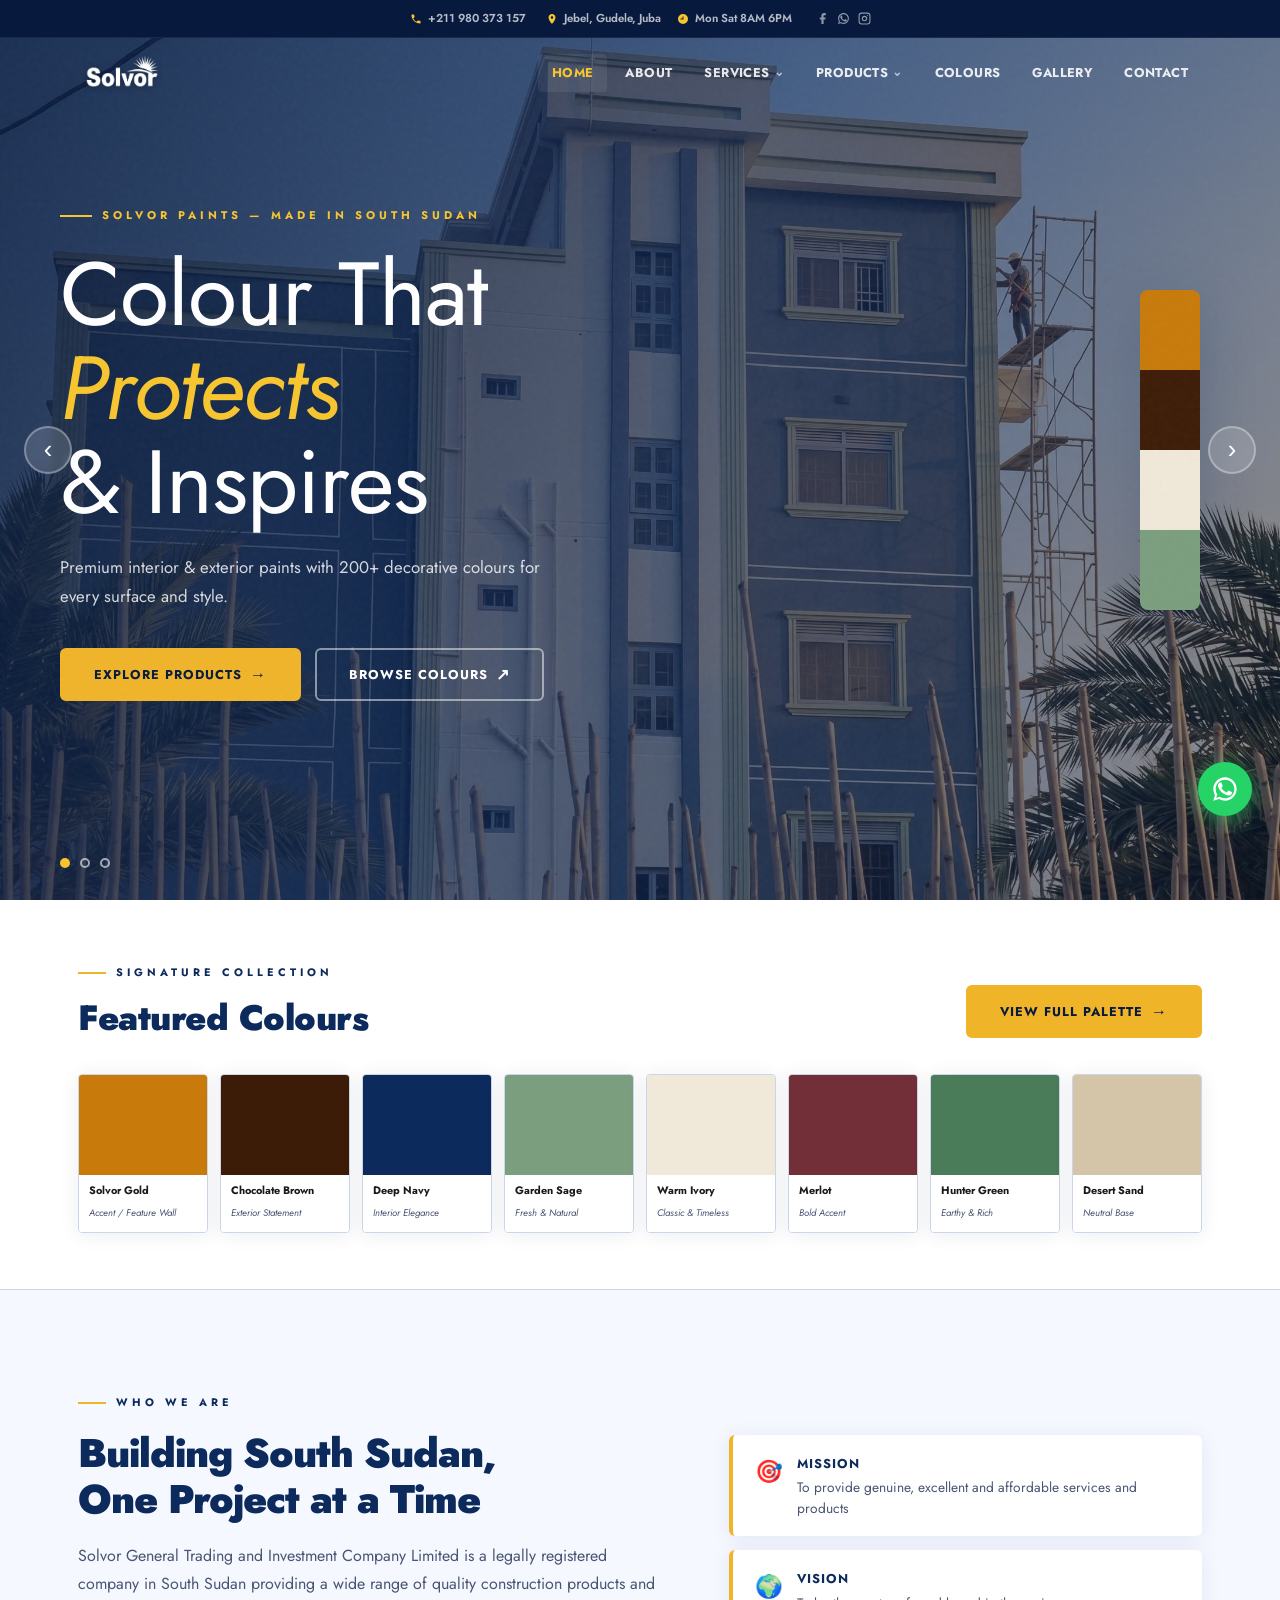
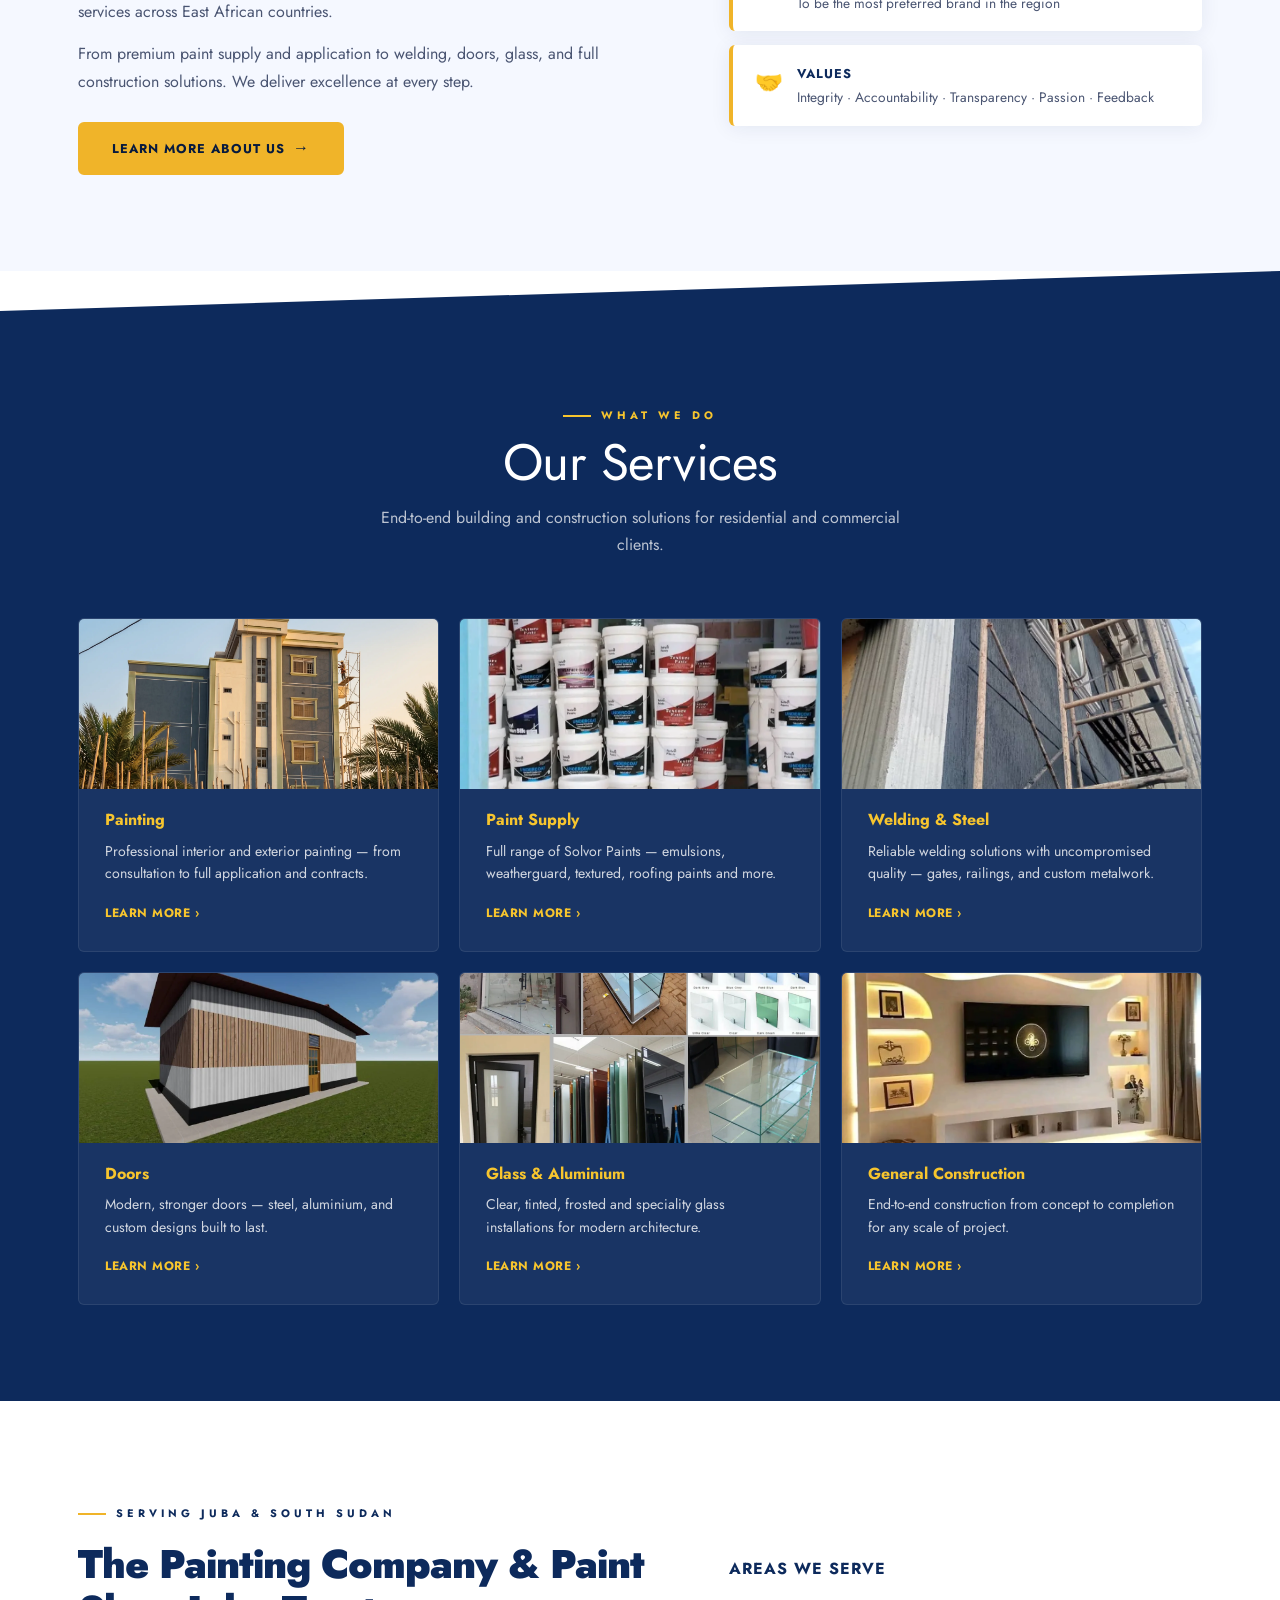
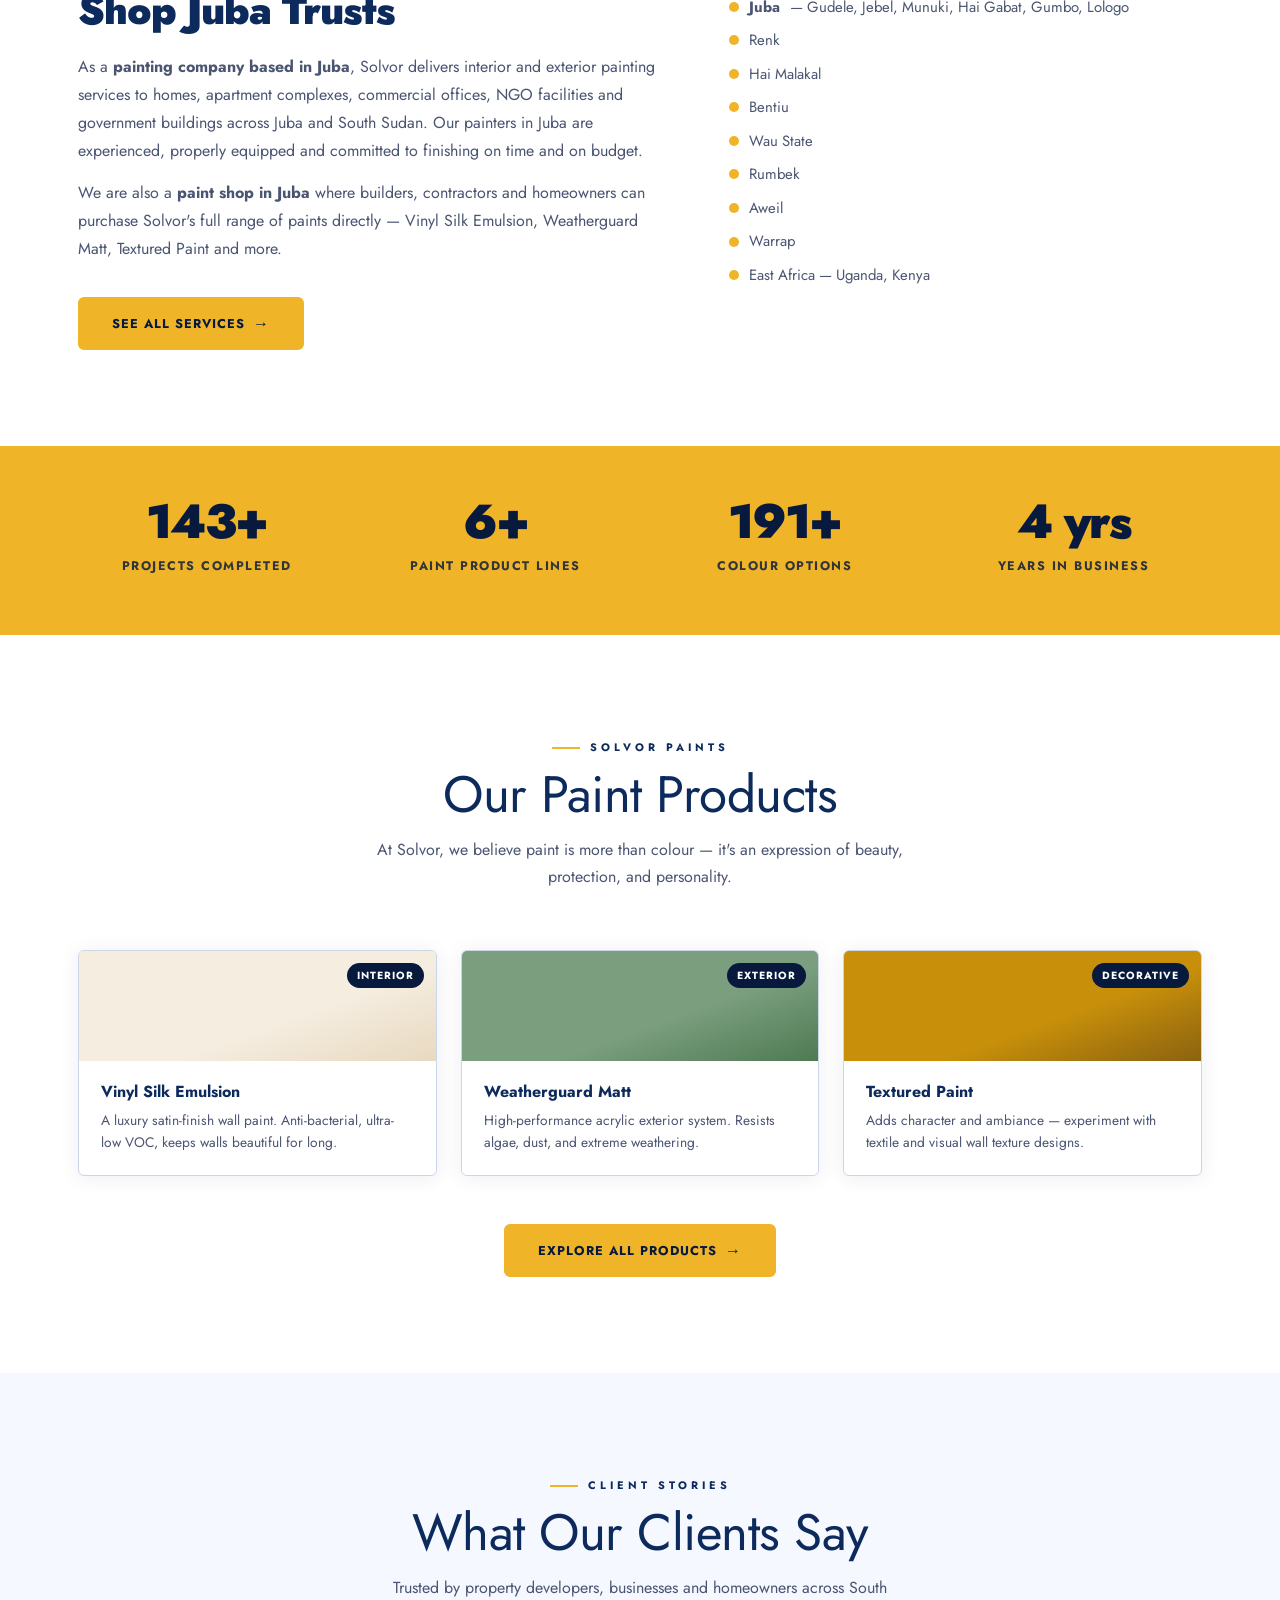
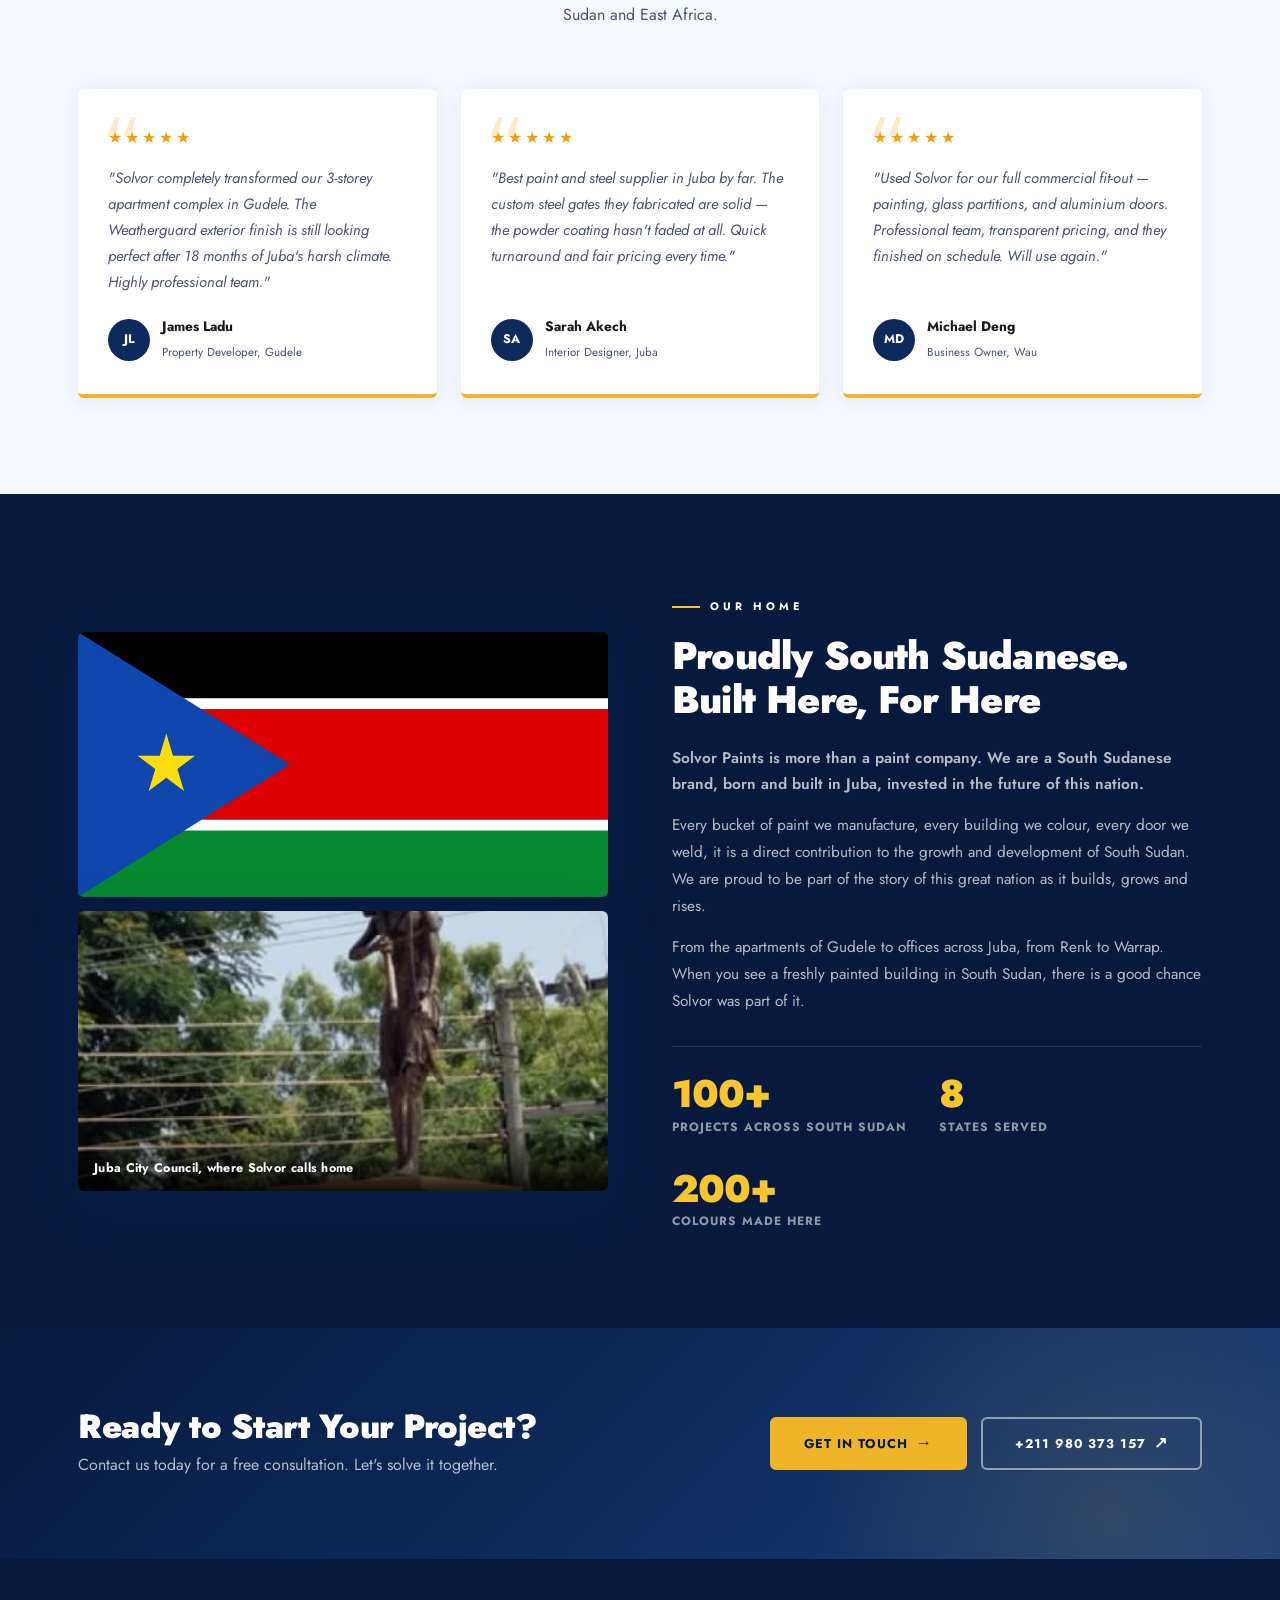
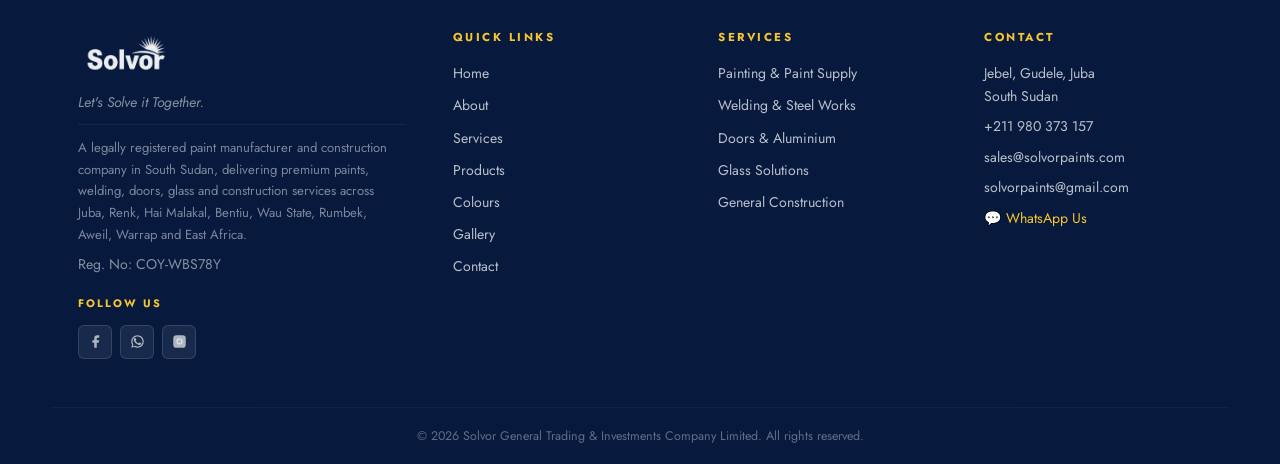
==== commit b5d50870: "local SEO overhaul — target paint/painters in Juba search queries Title tags: lead with 'Paint Shop " ====
--- a/index.html
+++ b/index.html
@@ -4,9 +4,9 @@
 <head>
   <meta charset="UTF-8" />
   <meta name="viewport" content="width=device-width, initial-scale=1.0" />
-  <title>Solvor Paints — Premium Paints &amp; Construction Services | Juba, South Sudan</title>
+  <title>Paint Shop &amp; Painting Company in Juba, South Sudan | Solvor Paints</title>
   <meta name="description"
-    content="Solvor General Trading &amp; Investments offers premium interior &amp; exterior paints, welding, doors, glass and full construction services across South Sudan and East Africa. 200+ colours. Call +211 980 373 157." />
+    content="Solvor Paints — Juba's leading paint shop and painting company. Buy interior &amp; exterior paints, hire professional painters, welding, doors &amp; construction across South Sudan. Call +211 980 373 157." />
   <meta name="keywords"
     content="paint company South Sudan, painting services Juba, Solvor Paints, construction company Juba, paint supply East Africa, weatherguard paint, steel doors Juba" />
   <meta name="robots" content="index, follow" />
@@ -30,7 +30,7 @@
   <script type="application/ld+json">
   {
     "@context": "https://schema.org",
-    "@type": "LocalBusiness",
+    "@type": ["LocalBusiness", "HomeAndConstructionBusiness", "Store"],
     "@id": "https://solvorpaints.com/#business",
     "name": "Solvor General Trading & Investments Company Limited",
     "alternateName": "Solvor Paints",
@@ -47,7 +47,7 @@
       "addressRegion": "Central Equatoria",
       "addressCountry": "SS"
     },
-    "geo": { "@type": "GeoCoordinates", "latitude": 4.8717, "longitude": 31.5713 },
+    "geo": { "@type": "GeoCoordinates", "latitude": 4.87170, "longitude": 31.57130 },
     "openingHoursSpecification": [{
       "@type": "OpeningHoursSpecification",
       "dayOfWeek": ["Monday","Tuesday","Wednesday","Thursday","Friday","Saturday"],
@@ -56,6 +56,24 @@
     "priceRange": "$$",
     "currenciesAccepted": "SSP, USD",
     "paymentAccepted": "Cash, Bank Transfer",
+    "foundingDate": "2021",
+    "aggregateRating": {
+      "@type": "AggregateRating",
+      "ratingValue": "5.0",
+      "reviewCount": "3",
+      "bestRating": "5",
+      "worstRating": "1"
+    },
+    "knowsAbout": [
+      "Paint manufacturing Juba",
+      "Interior painting South Sudan",
+      "Exterior painting Juba",
+      "Painting contractor Juba",
+      "Paint shop Juba",
+      "Construction services South Sudan",
+      "Welding and steel fabrication Juba",
+      "Glass and aluminium installation"
+    ],
     "areaServed": [
       {"@type": "City", "name": "Juba"},
       {"@type": "City", "name": "Renk"},
@@ -119,7 +137,7 @@
     "contactPoint": {
       "@type": "ContactPoint",
       "telephone": "+211980373157",
-    "email": "sales@solvorpaints.com",
+      "email": "sales@solvorpaints.com",
       "contactType": "customer service",
       "areaServed": "SS",
       "availableLanguage": "English"
@@ -455,6 +473,35 @@
     </div>
   </section>
 
+  <!-- LOCAL SERVICE AREA -->
+  <section class="section about-teaser" style="background:var(--white);">
+    <div class="container">
+      <div class="about-teaser-grid">
+        <div class="about-teaser-text">
+          <span class="section-label">Serving Juba &amp; South Sudan</span>
+          <h2>The Painting Company &amp; Paint Shop Juba Trusts</h2>
+          <p>As a <strong>painting company based in Juba</strong>, Solvor delivers interior and exterior painting services to homes, apartment complexes, commercial offices, NGO facilities and government buildings across Juba and South Sudan. Our painters in Juba are experienced, properly equipped and committed to finishing on time and on budget.</p>
+          <p>We are also a <strong>paint shop in Juba</strong> where builders, contractors and homeowners can purchase Solvor's full range of paints directly — Vinyl Silk Emulsion, Weatherguard Matt, Textured Paint and more.</p>
+          <a href="services/" class="btn btn-primary" style="margin-top:20px;">See All Services</a>
+        </div>
+        <div>
+          <h3 style="font-size:1rem;font-weight:700;color:var(--primary);margin-bottom:16px;text-transform:uppercase;letter-spacing:1px;">Areas We Serve</h3>
+          <ul class="service-features">
+            <li><span class="value-dot"></span><strong>Juba</strong> — Gudele, Jebel, Munuki, Hai Gabat, Gumbo, Lologo</li>
+            <li><span class="value-dot"></span>Renk</li>
+            <li><span class="value-dot"></span>Hai Malakal</li>
+            <li><span class="value-dot"></span>Bentiu</li>
+            <li><span class="value-dot"></span>Wau State</li>
+            <li><span class="value-dot"></span>Rumbek</li>
+            <li><span class="value-dot"></span>Aweil</li>
+            <li><span class="value-dot"></span>Warrap</li>
+            <li><span class="value-dot"></span>East Africa — Uganda, Kenya</li>
+          </ul>
+        </div>
+      </div>
+    </div>
+  </section>
+
   <!-- STATS -->
   <section class="stats-bar">
     <div class="container stats-grid">
--- a/styles.css
+++ b/styles.css
@@ -8,7 +8,7 @@
   top: -100%;
   left: 0;
   padding: 10px 20px;
-  background: var(--primary, #1a1a1a);
+  background: var(--primary, #0d2a5c);
   color: #fff;
   font-weight: 700;
   z-index: 9999;
@@ -20,19 +20,19 @@
 *, *::before, *::after { box-sizing: border-box; margin: 0; padding: 0; }
 
 :root {
-  /* Theme: Charcoal · White · Orange (Benher-inspired) */
-  --primary:      #1a1a1a;
-  --primary-dark: #0f0f0f;
-  --accent:       #e85d04;
-  --accent-light: #fb923c;
-  --navy:         #1a1a1a;
-  --navy-light:   #2d2d2d;
+  /* Theme: Navy Blue · White · Yellow */
+  --primary:      #0d2a5c;
+  --primary-dark: #071a3e;
+  --accent:       #f0b429;
+  --accent-light: #f7c52e;
+  --navy:         #0d2a5c;
+  --navy-light:   #1a3e7a;
   --white:        #ffffff;
-  --off-white:    #f8f7f5;
-  --light-gray:   #f0ede8;
+  --off-white:    #f5f8ff;
+  --light-gray:   #eef1f8;
   --text:         #1a1a1a;
-  --text-muted:   #6b6b6b;
-  --border:       #e0ddd8;
+  --text-muted:   #4a5572;
+  --border:       #cdd5e8;
   /* Fonts */
   --font-display: 'Jost', sans-serif;
   --font-sans:    'Jost', sans-serif;
@@ -41,9 +41,9 @@
   --radius:    6px;
   --radius-sm: 4px;
   --radius-pill: 6px;
-  --shadow:    0 2px 20px rgba(0,0,0,0.06);
-  --shadow-md: 0 8px 32px rgba(0,0,0,0.12);
-  --shadow-lg: 0 16px 56px rgba(0,0,0,0.20);
+  --shadow:    0 2px 20px rgba(13,42,92,0.08);
+  --shadow-md: 0 8px 32px rgba(13,42,92,0.14);
+  --shadow-lg: 0 16px 56px rgba(13,42,92,0.22);
   --transition: all 0.3s cubic-bezier(0.4,0,0.2,1);
   --topbar-h: 38px;
   --nav-h: 70px;
@@ -110,7 +110,7 @@
   background: var(--accent-light);
   border-color: var(--accent-light);
   transform: translateY(-2px);
-  box-shadow: 0 8px 28px rgba(232,93,4,0.45);
+  box-shadow: 0 8px 28px rgba(240,180,41,0.50);
 }
 .btn-primary:hover::after { transform: translateX(4px); }
 
@@ -387,7 +387,7 @@
 .about-photo-badge {
   position: absolute;
   bottom: 0; left: 0; right: 0;
-  background: linear-gradient(transparent, rgba(0,0,0,0.85));
+  background: linear-gradient(transparent, rgba(7,26,62,0.85));
   padding: 40px 24px 20px;
   color: var(--white);
   font-family: 'Jost', sans-serif;
@@ -439,7 +439,7 @@
 .slide-overlay {
   position: absolute;
   inset: 0;
-  background: linear-gradient(110deg, rgba(0,0,0,0.88) 0%, rgba(20,20,20,0.72) 50%, rgba(0,0,0,0.48) 100%);
+  background: linear-gradient(110deg, rgba(7,26,62,0.88) 0%, rgba(13,42,92,0.70) 50%, rgba(7,26,62,0.45) 100%);
 }
 
 .slide-content {
@@ -1183,7 +1183,7 @@
 .form-group select:focus,
 .form-group textarea:focus {
   border-color: var(--accent);
-  box-shadow: 0 0 0 3px rgba(232,93,4,0.18);
+  box-shadow: 0 0 0 3px rgba(200,122,10,0.16);
 }
 .form-group textarea { resize: vertical; }
 
@@ -1322,7 +1322,7 @@
 
 /* ── CTA Banner ───────────────────────────────────────────── */
 .cta-banner {
-  background: linear-gradient(135deg, #0f0f0f 0%, #1a1a1a 50%, #2d2d2d 100%);
+  background: linear-gradient(135deg, var(--primary-dark) 0%, var(--primary) 50%, var(--navy-light) 100%);
   padding: 80px 0;
   position: relative;
   overflow: hidden;
@@ -1332,7 +1332,7 @@
   position: absolute;
   top: -50%; right: -10%;
   width: 600px; height: 600px;
-  background: radial-gradient(circle, rgba(232,93,4,0.10) 0%, transparent 70%);
+  background: radial-gradient(circle, rgba(240,180,41,0.12) 0%, transparent 70%);
   pointer-events: none;
 }
 .cta-inner {
@@ -1359,7 +1359,7 @@
   display: flex;
   align-items: center;
   justify-content: center;
-  background: linear-gradient(135deg, #0f0f0f 0%, #1a1a1a 60%, #2d2d2d 100%);
+  background: linear-gradient(135deg, var(--primary-dark) 0%, var(--primary) 60%, var(--navy-light) 100%);
   overflow: hidden;
   padding-top: calc(var(--nav-h) + var(--topbar-h));
 }
@@ -1372,7 +1372,7 @@
 .page-hero-overlay {
   position: absolute;
   inset: 0;
-  background: linear-gradient(135deg, rgba(0,0,0,0.85) 0%, rgba(0,0,0,0.65) 100%);
+  background: linear-gradient(135deg, rgba(7,26,62,0.85) 0%, rgba(13,42,92,0.65) 100%);
 }
 .page-hero-content {
   position: relative;
@@ -1587,7 +1587,7 @@
   transition: var(--transition);
 }
 .testimonial-card:hover { transform: translateY(-5px); box-shadow: var(--shadow-md); }
-.testimonial-stars { color: #e85d04; font-size: 1rem; letter-spacing: 3px; margin-bottom: 14px; }
+.testimonial-stars { color: #f59e0b; font-size: 1rem; letter-spacing: 3px; margin-bottom: 14px; }
 .testimonial-text {
   font-size: 0.93rem;
   color: var(--text-muted);
@@ -1705,7 +1705,7 @@
 .gallery-overlay {
   position: absolute;
   inset: 0;
-  background: linear-gradient(transparent 45%, rgba(0,0,0,0.90) 100%);
+  background: linear-gradient(transparent 45%, rgba(7,26,62,0.90) 100%);
   opacity: 0;
   transition: opacity 0.3s ease;
   display: flex;
